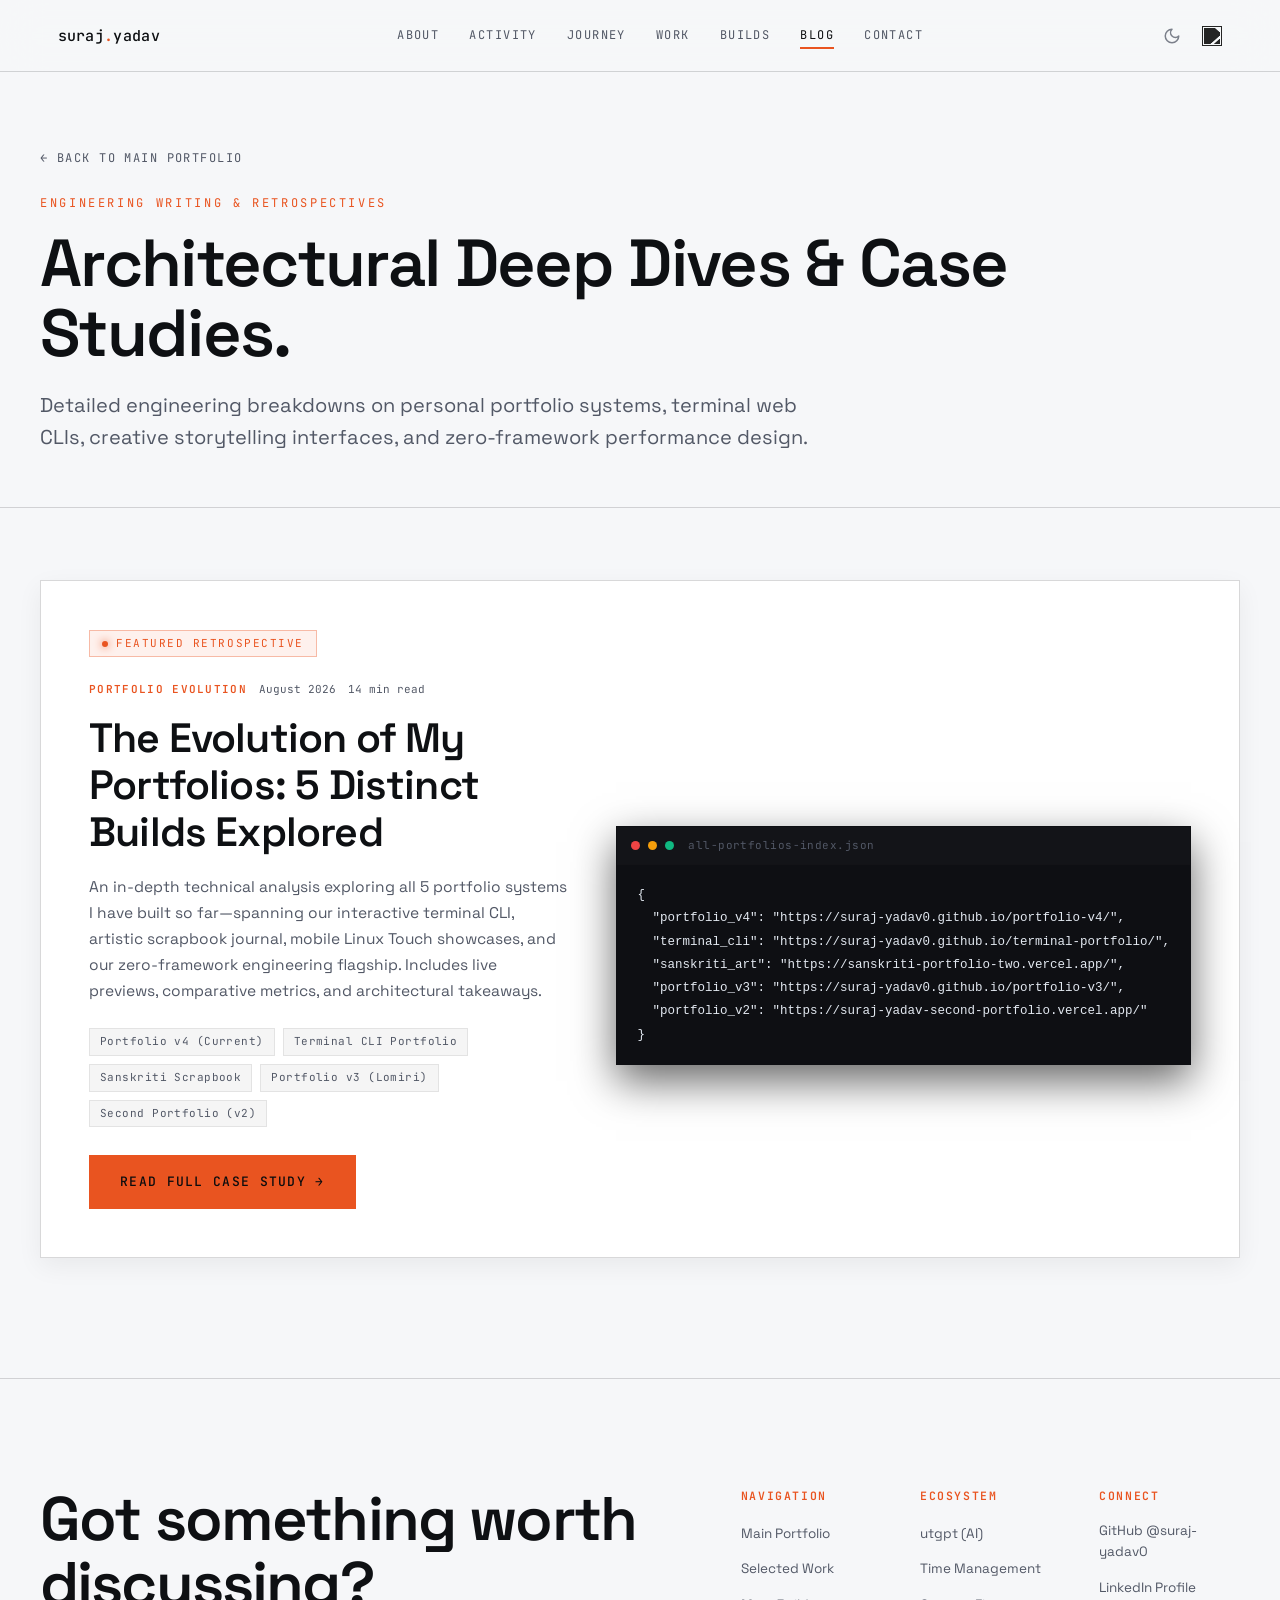
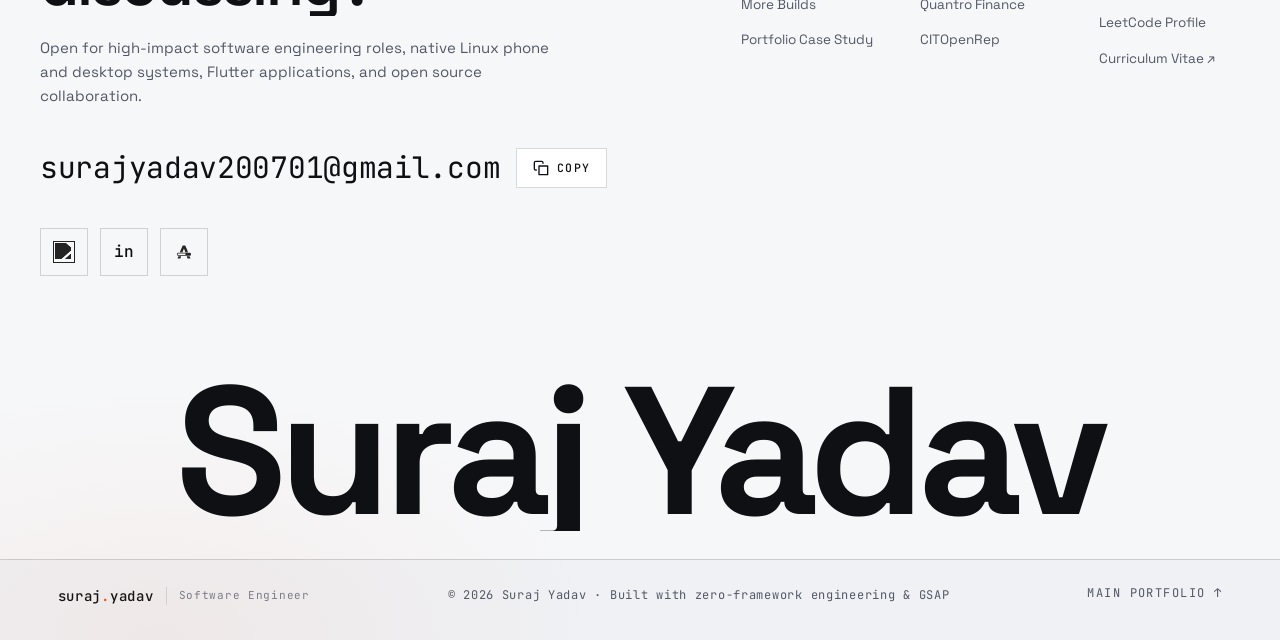
==== blog.html @ f17b277f "feat(footer): add monumental name typography, sitemap navigation grid, and GSAP scroll reveal" ====
<!DOCTYPE html>
<html lang="en">
<head>
  <meta charset="UTF-8">
  <meta name="viewport" content="width=device-width, initial-scale=1.0">
  <title>Engineering Blog · Suraj Yadav | Software Engineer</title>
  <meta name="description" content="Technical writing, case studies, and portfolio retrospectives by Suraj Yadav.">
  <link rel="canonical" href="https://suraj-yadav0.github.io/blog.html">

  <!-- Open Graph -->
  <meta property="og:type" content="website">
  <meta property="og:url" content="https://suraj-yadav0.github.io/blog.html">
  <meta property="og:site_name" content="Suraj Yadav · Engineering Blog">
  <meta property="og:title" content="Engineering Blog · Suraj Yadav">
  <meta property="og:description" content="Technical breakdowns on personal portfolio systems, Linux desktop tooling, and on-device software.">
  <meta property="og:image" content="https://avatars.githubusercontent.com/u/90672206?v=4&s=512">

  <!-- Favicon & PWA Manifest -->
  <link rel="icon" href="data:image/svg+xml,%3Csvg xmlns='http://www.w3.org/2000/svg' viewBox='0 0 64 64'%3E%3Crect width='64' height='64' rx='14' fill='%23E95420'/%3E%3Ctext x='32' y='43' font-family='ui-monospace,monospace' font-size='27' font-weight='700' text-anchor='middle' fill='%230B0C0E'%3ESY%3C/text%3E%3C/svg%3E">
  <link rel="manifest" href="site.webmanifest">
  <meta name="theme-color" content="#0B0C0E" media="(prefers-color-scheme: dark)">
  <meta name="theme-color" content="#F6F7F9" media="(prefers-color-scheme: light)">

  <link rel="preconnect" href="https://fonts.googleapis.com">
  <link rel="preconnect" href="https://fonts.gstatic.com" crossorigin>
  <link href="https://fonts.googleapis.com/css2?family=JetBrains+Mono:wght@400;500;600;700&family=Space+Grotesk:wght@400;500;600;700&display=swap" rel="stylesheet">
  <link rel="stylesheet" href="css/style.css">

  <script>
    (function () {
      var saved = localStorage.getItem("theme");
      var theme = saved || (window.matchMedia("(prefers-color-scheme: light)").matches ? "light" : "dark");
      document.documentElement.setAttribute("data-theme", theme);
    })();
  </script>
</head>
<body class="blog-body">
  <div class="scroll-progress" aria-hidden="true"><span></span></div>
  <div class="cursor-glow" aria-hidden="true"></div>

  <!-- SITE NAV -->
  <header class="nav">
    <a class="nav-logo" href="index.html" aria-label="Back to home">suraj<span aria-hidden="true">.</span>yadav</a>
    <nav class="nav-links" aria-label="Primary">
      <a href="index.html#about">About</a>
      <a href="index.html#activity">Activity</a>
      <a href="index.html#journey">Journey</a>
      <a href="index.html#work">Work</a>
      <a href="index.html#builds">Builds</a>
      <a class="active" href="blog.html">Blog</a>
      <a href="index.html#contact">Contact</a>
    </nav>
    <div class="nav-actions">
      <button class="theme-toggle" type="button" aria-label="Toggle light or dark theme" title="Toggle theme">
        <svg class="theme-icon sun-icon" width="18" height="18" viewBox="0 0 24 24" fill="none" stroke="currentColor" stroke-width="2" stroke-linecap="round" stroke-linejoin="round" aria-hidden="true">
          <circle cx="12" cy="12" r="4"></circle>
          <path d="M12 2v2M12 20v2M4.93 4.93l1.41 1.41M17.66 17.66l1.41 1.41M2 12h2M20 12h2M6.34 17.66l-1.41 1.41M19.07 4.93l-1.41 1.41"></path>
        </svg>
        <svg class="theme-icon moon-icon" width="18" height="18" viewBox="0 0 24 24" fill="none" stroke="currentColor" stroke-width="2" stroke-linecap="round" stroke-linejoin="round" aria-hidden="true">
          <path d="M12 3a6 6 0 0 0 9 9 9 9 0 1 1-9-9Z"></path>
        </svg>
      </button>
      <a class="nav-icon" href="https://github.com/suraj-yadav0" target="_blank" rel="noopener" aria-label="GitHub profile">
        <img class="icon-adaptive" src="https://cdn.simpleicons.org/github/E8E9EB" width="20" height="20" alt="" loading="lazy">
      </a>
    </div>
  </header>

  <main id="main">
    <section class="blog-hero">
      <div class="shell">
        <div class="blog-back-wrap">
          <a class="back-link" href="index.html">← Back to Main Portfolio</a>
        </div>
        <p class="eyebrow">Engineering Writing &amp; Retrospectives</p>
        <h1 class="blog-hero-title">Architectural Deep Dives &amp; Case Studies.</h1>
        <p class="blog-hero-sub">Detailed engineering breakdowns on personal portfolio systems, terminal web CLIs, creative storytelling interfaces, and zero-framework performance design.</p>
      </div>
    </section>

    <!-- FEATURED ARTICLE SECTION -->
    <section class="blog-posts-section">
      <div class="shell">

        <!-- SINGLE COMPREHENSIVE SPOTLIGHT ARTICLE -->
        <article class="featured-post-card" data-category="portfolios">
          <div class="featured-post-badge">
            <span class="pulse-dot"></span> FEATURED RETROSPECTIVE
          </div>
          <div class="featured-post-grid">
            <div class="featured-post-body">
              <div class="post-meta-row">
                <span class="post-tag">Portfolio Evolution</span>
                <span class="post-date">August 2026</span>
                <span class="post-readtime">14 min read</span>
              </div>
              <h2 class="featured-post-title">
                <a href="blog/evolution-of-my-portfolios.html">The Evolution of My Portfolios: 5 Distinct Builds Explored</a>
              </h2>
              <p class="featured-post-desc">An in-depth technical analysis exploring all 5 portfolio systems I have built so far—spanning our interactive terminal CLI, artistic scrapbook journal, mobile Linux Touch showcases, and our zero-framework engineering flagship. Includes live previews, comparative metrics, and architectural takeaways.</p>
              
              <div class="featured-post-takeaways">
                <span class="takeaway-pill">Portfolio v4 (Current)</span>
                <span class="takeaway-pill">Terminal CLI Portfolio</span>
                <span class="takeaway-pill">Sanskriti Scrapbook</span>
                <span class="takeaway-pill">Portfolio v3 (Lomiri)</span>
                <span class="takeaway-pill">Second Portfolio (v2)</span>
              </div>
              
              <div class="featured-post-action">
                <a class="btn btn-solid magnetic" href="blog/evolution-of-my-portfolios.html">Read Full Case Study →</a>
              </div>
            </div>

            <div class="featured-post-preview">
              <div class="code-preview-box">
                <div class="code-preview-head">
                  <span class="dot red"></span><span class="dot yellow"></span><span class="dot green"></span>
                  <span class="code-title">all-portfolios-index.json</span>
                </div>
                <pre class="code-block"><code>{
  "portfolio_v4": "https://suraj-yadav0.github.io/portfolio-v4/",
  "terminal_cli": "https://suraj-yadav0.github.io/terminal-portfolio/",
  "sanskriti_art": "https://sanskriti-portfolio-two.vercel.app/",
  "portfolio_v3": "https://suraj-yadav0.github.io/portfolio-v3/",
  "portfolio_v2": "https://suraj-yadav-second-portfolio.vercel.app/"
}</code></pre>
              </div>
            </div>
          </div>
        </article>

      </div>
    </section>

    <!-- FOOTER -->
    <footer class="contact" id="contact">
      <div class="shell">
        <div class="footer-top-grid">
          <div class="footer-contact-block">
            <h2 class="contact-title"><span class="line"><span class="line-inner">Got something worth</span></span><span class="line"><span class="line-inner">discussing?</span></span></h2>
            <p class="footer-desc">Open for high-impact software engineering roles, native Linux phone and desktop systems, Flutter applications, and open source collaboration.</p>
            <div class="email-row">
              <a class="email-link" href="mailto:surajyadav200701@gmail.com" title="Send email to surajyadav200701@gmail.com">surajyadav200701@gmail.com</a>
              <button class="copy-email-btn magnetic" type="button" aria-label="Copy email address to clipboard" data-copy="surajyadav200701@gmail.com" title="Copy email address">
                <svg class="copy-icon icon-copy" width="16" height="16" viewBox="0 0 24 24" fill="none" stroke="currentColor" stroke-width="2" stroke-linecap="round" stroke-linejoin="round" aria-hidden="true">
                  <rect x="9" y="9" width="13" height="13" rx="0" ry="0"></rect>
                  <path d="M5 15H4a2 2 0 0 1-2-2V4a2 2 0 0 1 2-2h9a2 2 0 0 1 2 2v1"></path>
                </svg>
                <svg class="copy-icon icon-check" width="16" height="16" viewBox="0 0 24 24" fill="none" stroke="currentColor" stroke-width="2.5" stroke-linecap="round" stroke-linejoin="round" aria-hidden="true">
                  <polyline points="20 6 9 17 4 12"></polyline>
                </svg>
                <span class="copy-btn-text">Copy</span>
              </button>
            </div>
            <ul class="social-row">
              <li><a href="https://github.com/suraj-yadav0" target="_blank" rel="noopener" aria-label="GitHub"><img src="https://cdn.simpleicons.org/github/E8E9EB" width="22" height="22" alt="" loading="lazy"></a></li>
              <li><a href="https://www.linkedin.com/in/suraj-yadav-a63b3b220" target="_blank" rel="noopener" aria-label="LinkedIn"><span class="social-txt">in</span></a></li>
              <li><a href="https://open-store.io/app/utgpt.surajyadav" target="_blank" rel="noopener" aria-label="OpenStore"><img src="assets/icons/openstore.svg" width="22" height="22" alt="" loading="lazy"></a></li>
            </ul>
          </div>

          <div class="footer-nav-grid">
            <div class="footer-nav-col">
              <span class="footer-col-title">Navigation</span>
              <ul>
                <li><a href="index.html">Main Portfolio</a></li>
                <li><a href="index.html#work">Selected Work</a></li>
                <li><a href="index.html#builds">More Builds</a></li>
                <li><a href="blog/evolution-of-my-portfolios.html">Portfolio Case Study</a></li>
              </ul>
            </div>
            <div class="footer-nav-col">
              <span class="footer-col-title">Ecosystem</span>
              <ul>
                <li><a href="https://open-store.io/app/utgpt.surajyadav" target="_blank" rel="noopener">utgpt (AI)</a></li>
                <li><a href="https://open-store.io/app/ubtms" target="_blank" rel="noopener">Time Management</a></li>
                <li><a href="https://money-manager-eight-nu.vercel.app" target="_blank" rel="noopener">Quantro Finance</a></li>
                <li><a href="https://github.com/CITOpenRep/timemanagement" target="_blank" rel="noopener">CITOpenRep</a></li>
              </ul>
            </div>
            <div class="footer-nav-col">
              <span class="footer-col-title">Connect</span>
              <ul>
                <li><a href="https://github.com/suraj-yadav0" target="_blank" rel="noopener">GitHub @suraj-yadav0</a></li>
                <li><a href="https://www.linkedin.com/in/suraj-yadav-a63b3b220" target="_blank" rel="noopener">LinkedIn Profile</a></li>
                <li><a href="https://www.leetcode.com/suraj_yadav07" target="_blank" rel="noopener">LeetCode Profile</a></li>
                <li><a href="https://suraj-yadav0.github.io/SurajYadav-sCV/cv.pdf" target="_blank" rel="noopener">Curriculum Vitae ↗</a></li>
              </ul>
            </div>
          </div>
        </div>

        <!-- Big Architectural Name Display -->
        <div class="footer-big-name-wrap" aria-label="Suraj Yadav">
          <p class="footer-big-name">Suraj Yadav</p>
        </div>
      </div>

      <div class="foot-bottom">
        <div class="foot-row">
          <div class="foot-brand">
            <a class="foot-logo" href="index.html" aria-label="Back to main portfolio">suraj<span class="accent-dot">.</span>yadav</a>
            <span class="foot-role">Software Engineer</span>
          </div>
          <div class="foot-copy">
            <p>© 2026 Suraj Yadav · Built with zero-framework engineering &amp; GSAP</p>
          </div>
          <a class="to-top" href="index.html">Main Portfolio ↑</a>
        </div>
      </div>
    </footer>
  </main>

  <div class="toast" id="toast" role="status" aria-live="polite" aria-hidden="true">
    <span class="toast-icon">✓</span>
    <span class="toast-msg">Copied to clipboard</span>
  </div>

  <script src="https://cdn.jsdelivr.net/npm/gsap@3.12.5/dist/gsap.min.js" defer></script>
  <script src="https://cdn.jsdelivr.net/npm/gsap@3.12.5/dist/ScrollTrigger.min.js" defer></script>
  <script src="https://cdn.jsdelivr.net/npm/lenis@1.1.18/dist/lenis.min.js" defer></script>
  <script src="js/main.js" defer></script>
</body>
</html>
---- css/style.css ----
/* ============================================================
   Suraj Yadav · Portfolio v4
   Dark engineering system · Space Grotesk + JetBrains Mono
   Accent: Ubuntu orange #E95420 (locked, single accent)
   Shape rule: radius 0 everywhere; circles only on images
   ============================================================ */

:root {
  --bg: #0B0C0E;
  --bg-2: #131417;
  --bg-3: #18191D;
  --line: rgba(232, 233, 235, 0.1);
  --line-strong: rgba(232, 233, 235, 0.22);
  --text: #F2F3F5;
  --text-2: #B2B7BF;
  --accent: #E95420;
  --accent-soft: rgba(233, 84, 32, 0.14);
  --accent-line: rgba(233, 84, 32, 0.4);
  --nav-bg: rgba(11, 12, 14, 0.82);
  --foot-bg: rgba(11, 12, 14, 0.4);
  --card-media-bg: #0E0F12;
  --hero-grid-line: rgba(232, 233, 235, 0.045);
  --hero-glow: rgba(233, 84, 32, 0.07);
  --card-shadow: 0 -28px 64px rgba(0, 0, 0, 0.75), 0 1px 0 rgba(232, 233, 235, 0.1);
  --pan-shadow: 0 12px 36px rgba(0, 0, 0, 0.4);
  --chip-bg: rgba(255, 255, 255, 0.04);
  --chip-text: #E2E4E8;
  --card-desc-color: #CBD0D6;
  --cursor-glow-bg: radial-gradient(circle, rgba(233, 84, 32, 0.12) 0%, rgba(233, 84, 32, 0.03) 45%, transparent 70%);
  --heat-l0: #17181D;
  --heat-l1: #52200F;
  --heat-l2: #8C2E0C;
  --heat-l3: #C64113;
  --heat-l4: #E95420;
  --font-d: "Space Grotesk", system-ui, -apple-system, sans-serif;
  --font-m: "JetBrains Mono", ui-monospace, SFMono-Regular, Menlo, monospace;
  --nav-h: 72px;
  --ease-out: cubic-bezier(0.16, 1, 0.3, 1);
}

[data-theme="light"] {
  --bg: #F6F7F9;
  --bg-2: #FFFFFF;
  --bg-3: #ECEEF2;
  --line: rgba(15, 17, 20, 0.08);
  --line-strong: rgba(15, 17, 20, 0.16);
  --text: #0E1013;
  --text-2: #525866;
  --accent: #E95420;
  --accent-soft: rgba(233, 84, 32, 0.08);
  --accent-line: rgba(233, 84, 32, 0.35);
  --nav-bg: rgba(246, 247, 249, 0.88);
  --foot-bg: rgba(236, 238, 242, 0.6);
  --card-media-bg: #E8EBEF;
  --hero-grid-line: rgba(15, 17, 20, 0.05);
  --hero-glow: rgba(233, 84, 32, 0.06);
  --card-shadow: 0 16px 40px rgba(0, 0, 0, 0.08), 0 1px 2px rgba(0, 0, 0, 0.04);
  --pan-shadow: 0 8px 24px rgba(0, 0, 0, 0.06);
  --chip-bg: rgba(15, 17, 20, 0.04);
  --chip-text: #2C3038;
  --card-desc-color: #525866;
  --cursor-glow-bg: radial-gradient(circle, rgba(233, 84, 32, 0.14) 0%, rgba(233, 84, 32, 0.03) 50%, transparent 70%);
  --heat-l0: #EBEDF0;
  --heat-l1: #FFD4C2;
  --heat-l2: #FFA583;
  --heat-l3: #F66D39;
  --heat-l4: #E95420;
}

*, *::before, *::after { box-sizing: border-box; margin: 0; padding: 0; }

html { scroll-behavior: smooth; }

body {
  background: var(--bg);
  color: var(--text);
  font-family: var(--font-d);
  font-size: 16px;
  line-height: 1.6;
  -webkit-font-smoothing: antialiased;
  overflow-x: hidden;
  min-height: 100dvh;
  transition: background-color 0.3s ease, color 0.3s ease;
}

img { display: block; max-width: 100%; }
ul, ol { list-style: none; }
a { color: inherit; text-decoration: none; }
button { font: inherit; color: inherit; background: none; border: 0; cursor: pointer; }

::selection { background: var(--accent); color: #0B0C0E; }

:focus-visible { outline: 2px solid var(--accent); outline-offset: 3px; }

section[id], footer[id] { scroll-margin-top: calc(var(--nav-h) + 24px); }

::-webkit-scrollbar { width: 10px; }
::-webkit-scrollbar-track { background: var(--bg); }
::-webkit-scrollbar-thumb { background: #26282E; border: 2px solid var(--bg); }

/* ---------- Utilities ---------- */

.shell { width: min(1200px, calc(100% - 48px)); margin-inline: auto; }
.shell-wide { width: min(1360px, calc(100% - 48px)); margin-inline: auto; }

.skip-link {
  position: fixed; top: -48px; left: 16px; z-index: 200;
  background: var(--accent); color: #0B0C0E;
  padding: 10px 18px; font-weight: 600; font-size: 14px;
  transition: top 0.25s var(--ease-out);
}
.skip-link:focus { top: 12px; }

/* ---------- Fixed layers ---------- */

.noise {
  position: fixed; inset: 0; z-index: 90; pointer-events: none; opacity: 0.05;
  background-image: url("data:image/svg+xml,%3Csvg xmlns='http://www.w3.org/2000/svg' width='160' height='160'%3E%3Cfilter id='n'%3E%3CfeTurbulence type='fractalNoise' baseFrequency='0.9' numOctaves='2' stitchTiles='stitch'/%3E%3C/filter%3E%3Crect width='100%25' height='100%25' filter='url(%23n)'/%3E%3C/svg%3E");
}

.scroll-progress { position: fixed; top: 0; left: 0; right: 0; height: 2px; z-index: 80; }
.scroll-progress span {
  display: block; height: 100%; width: 100%;
  background: var(--accent);
  transform-origin: left center;
  transform: scaleX(0);
}

/* ---------- Persistent Ambient Pointer Highlighter ---------- */

.cursor-glow {
  position: fixed;
  top: 0; left: 0;
  width: 260px; height: 260px;
  margin-top: -130px; margin-left: -130px;
  border-radius: 50%;
  pointer-events: none;
  background: var(--cursor-glow-bg);
  z-index: 45;
  opacity: 0;
  will-change: transform, opacity;
  transition: opacity 0.4s ease;
  mix-blend-mode: screen;
}
.cursor-glow.active { opacity: 1; }
.cursor-glow.hidden,
body:has(.heatmap-card:hover) .cursor-glow {
  opacity: 0 !important;
}

.loader {
  position: fixed; inset: 0; z-index: 100;
  display: grid; place-content: center; justify-items: center; gap: 20px;
  background: var(--bg);
}
html:not(.js) .loader { display: none; }
.loader-mark {
  font-family: var(--font-m); font-size: 15px; font-weight: 500;
  letter-spacing: 0.5em; text-indent: 0.5em; color: var(--text-2);
}
.loader-bar { width: 132px; height: 1px; background: var(--line-strong); overflow: hidden; }
.loader-bar span { display: block; height: 100%; width: 100%; background: var(--accent); transform-origin: left center; transform: scaleX(0); animation: loaderfill 1.6s var(--ease-out) forwards; }
@keyframes loaderfill { to { transform: scaleX(1); } }

html.lenis, html.lenis body { height: auto; }
.lenis.lenis-smooth { scroll-behavior: auto !important; }
.lenis.lenis-smooth [data-lenis-prevent] { overscroll-behavior: contain; }
.lenis.lenis-stopped { overflow: hidden; }

/* ---------- Nav ---------- */

.nav {
  position: fixed; top: 0; left: 0; right: 0; z-index: 60;
  width: 100%;
  max-width: 100vw;
  height: var(--nav-h);
  display: flex; align-items: center; justify-content: space-between; gap: 24px;
  padding-inline: clamp(16px, 4.5vw, 64px);
  background: var(--nav-bg);
  -webkit-backdrop-filter: blur(20px) saturate(140%);
  backdrop-filter: blur(20px) saturate(140%);
  border-bottom: 1px solid var(--line-strong);
  box-sizing: border-box;
  overflow: hidden;
  transition: transform 0.3s ease, background 0.3s ease, border-color 0.3s ease;
}
.nav-logo {
  font-family: var(--font-m); font-size: 15px; font-weight: 500;
  letter-spacing: 0.02em; white-space: nowrap;
  flex-shrink: 0;
}
.nav-logo span { color: var(--accent); }
.nav-links { display: flex; align-items: center; gap: clamp(16px, 2.4vw, 30px); }
.nav-links a {
  position: relative;
  font-family: var(--font-m); font-size: 12px; text-transform: uppercase;
  letter-spacing: 0.12em; color: var(--text-2);
  transition: color 0.25s ease;
  padding-block: 4px;
}
.nav-links a:hover, .nav-links a.active { color: var(--text); }
.nav-links a::after {
  content: ""; position: absolute; bottom: 0; left: 0; right: 0; height: 2px;
  background: var(--accent); transform: scaleX(0); transform-origin: left center;
  transition: transform 0.25s var(--ease-out);
}
.nav-links a.active::after { transform: scaleX(1); }

.nav-actions { display: flex; align-items: center; gap: 18px; }
.theme-toggle {
  display: grid; place-items: center;
  width: 24px; height: 24px;
  padding: 0; margin: 0;
  border: none;
  background: transparent;
  color: var(--text-2);
  opacity: 0.75;
  cursor: pointer;
  transition: opacity 0.2s ease, color 0.2s ease, transform 0.3s var(--ease-out);
}
.theme-toggle:hover {
  opacity: 1;
  color: var(--accent);
  transform: rotate(20deg) scale(1.08);
}
.sun-icon { display: block; }
.moon-icon { display: none; }
[data-theme="light"] .sun-icon { display: none; }
[data-theme="light"] .moon-icon { display: block; }

.nav-icon img { opacity: 0.75; transition: opacity 0.2s ease; }
.nav-icon:hover img { opacity: 1; }

/* ---------- Hero ---------- */

.hero { position: relative; min-height: 100dvh; display: flex; align-items: stretch; overflow: hidden; }
.hero-bg { position: absolute; inset: 0; will-change: transform; }
.hero-bg::before {
  content: ""; position: absolute; inset: 0;
  background-image:
    linear-gradient(var(--hero-grid-line) 1px, transparent 1px),
    linear-gradient(90deg, var(--hero-grid-line) 1px, transparent 1px);
  background-size: 72px 72px;
  -webkit-mask-image: radial-gradient(ellipse 95% 85% at 50% 38%, black 25%, transparent 78%);
  mask-image: radial-gradient(ellipse 95% 85% at 50% 38%, black 25%, transparent 78%);
}
.hero-bg::after {
  content: ""; position: absolute; inset: 0;
  background: radial-gradient(ellipse 55% 45% at 78% 8%, var(--hero-glow), transparent 70%);
}
.hero-inner {
  position: relative; z-index: 1;
  display: flex; flex-direction: column; justify-content: center;
  padding-top: calc(var(--nav-h) + 60px);
  padding-bottom: 72px;
  max-width: 100%;
}
.hero-status {
  display: flex;
  flex-wrap: wrap;
  align-items: center;
  gap: 8px 12px;
  font-family: var(--font-m);
  font-size: 11.5px;
  text-transform: uppercase;
  letter-spacing: 0.08em;
  color: var(--text-2);
  margin-bottom: 32px;
  max-width: 100%;
}
.hero-avatar { width: 24px; height: 24px; object-fit: cover; border: 1px solid var(--line-strong); flex-shrink: 0; }
.hero-status span { max-width: 100%; line-height: 1.4; word-break: break-word; }
.hero-title {
  font-size: clamp(2.4rem, 6.5vw, 6.25rem);
  font-weight: 600;
  line-height: 1.04;
  letter-spacing: -0.03em;
  word-break: break-word;
  overflow-wrap: break-word;
  max-width: 100%;
}
.hero-title .line { display: block; overflow: hidden; max-width: 100%; }
.hero-title .line-inner { display: inline-block; will-change: transform; max-width: 100%; }
.hero-title .line:nth-child(2) { padding-left: clamp(0px, 4vw, 72px); }
.hero-sub {
  margin-top: 32px; max-width: 46ch;
  font-size: clamp(1rem, 1.35vw, 1.125rem);
  line-height: 1.7; color: var(--text-2);
  word-break: break-word;
}
.hero-ctas { margin-top: 44px; display: flex; flex-wrap: wrap; gap: 16px; max-width: 100%; }

.btn {
  display: inline-flex; align-items: center; justify-content: center;
  height: 54px; padding: 0 30px; white-space: nowrap; max-width: 100%;
  font-family: var(--font-m); font-size: 13px; font-weight: 500;
  text-transform: uppercase; letter-spacing: 0.1em;
  border: 1px solid transparent;
  transition: background-color 0.25s ease, border-color 0.25s ease, color 0.25s ease;
}
.btn-solid { background: var(--accent); color: #0B0C0E; }
.btn-solid:hover { background: #F26A38; }
.btn-ghost { border-color: var(--line-strong); color: var(--text); }
.btn-ghost:hover { border-color: var(--text-2); background: rgba(232, 233, 235, 0.04); }
.btn:active { transform: translateY(1px); }

/* ---------- Ticker ---------- */

.ticker { border-block: 1px solid var(--line); padding: 18px 0; overflow: hidden; }
.marquee {
  overflow: hidden;
  -webkit-mask-image: linear-gradient(90deg, transparent, black 8%, black 92%, transparent);
  mask-image: linear-gradient(90deg, transparent, black 8%, black 92%, transparent);
}
.marquee-track { display: flex; gap: 56px; width: max-content; padding-right: 56px; }
.marquee-track.marquee-ready { animation: ticker-scroll 34s linear infinite; }
@keyframes ticker-scroll { to { transform: translateX(-50%); } }
.marquee-track li { display: flex; align-items: center; gap: 12px; flex-shrink: 0; }
.marquee-track li span {
  font-family: var(--font-m); font-size: 13px; text-transform: uppercase;
  letter-spacing: 0.12em; color: var(--text-2); white-space: nowrap;
}
.marquee-track li img { opacity: 0.9; }

/* ---------- Section headers ---------- */

section { padding-block: clamp(96px, 13vh, 160px) 0; }
.work, .manifesto, .stats, .activity, .journey, .morebuilds, .writing { padding-bottom: 0; }

.section-head { margin-bottom: 64px; display: grid; gap: 18px; }
.section-head h2 {
  font-size: clamp(2rem, 4.4vw, 3.3rem);
  font-weight: 600; letter-spacing: -0.02em; line-height: 1.08;
}
.eyebrow {
  font-family: var(--font-m); font-size: 12px; text-transform: uppercase;
  letter-spacing: 0.22em; color: var(--accent);
}

/* ---------- Flagship stack cards ---------- */

.stack-wrap { display: block; }
.stack-card {
  position: relative;
  display: grid; grid-template-columns: 1.05fr 1fr; gap: clamp(28px, 4vw, 56px);
  align-items: stretch;
  background: var(--bg-2);
  border: 1px solid var(--line-strong);
  padding: clamp(24px, 3.4vw, 44px);
  margin-bottom: 28px;
  min-height: min(76vh, 720px);
  box-shadow: var(--card-shadow);
  will-change: transform;
  --mouse-x: 50%;
  --mouse-y: 50%;
  transition: background-color 0.3s ease, border-color 0.3s ease, box-shadow 0.3s ease;
}
.stack-card::before, .pan-card::before, .cell::before {
  content: ""; position: absolute; inset: -1px; pointer-events: none;
  background: radial-gradient(450px circle at var(--mouse-x, 50%) var(--mouse-y, 50%), rgba(233, 84, 32, 0.18), transparent 45%);
  opacity: 0; transition: opacity 0.45s ease; z-index: 2;
}
.stack-card:hover::before, .pan-card:hover::before, .cell:hover::before {
  opacity: 1;
}

.card-meta-bar {
  display: flex; align-items: center; justify-content: space-between;
  padding-bottom: 14px; margin-bottom: 18px;
  border-bottom: 1px solid var(--line-strong);
  font-family: var(--font-m); font-size: 11px;
  letter-spacing: 0.16em; color: var(--text-2);
}
.card-idx { font-weight: 500; color: var(--text-2); }
.card-pulse {
  display: inline-flex; align-items: center; gap: 8px;
  font-size: 10.5px; text-transform: uppercase; color: var(--accent);
}
.pulse-dot {
  width: 6px; height: 6px; border-radius: 50%;
  background: var(--accent);
  box-shadow: 0 0 8px var(--accent);
  animation: pulse-glow 2s infinite ease-in-out;
}
@keyframes pulse-glow {
  0%, 100% { transform: scale(1); opacity: 1; }
  50% { transform: scale(1.4); opacity: 0.4; }
}

.card-media { position: relative; overflow: hidden; border: 1px solid var(--line-strong); background: var(--card-media-bg); min-height: 380px; }
.card-media img {
  width: 100%; height: 100%; object-fit: cover;
  filter: none;
  transform: scale(1.001);
  transition: transform 0.8s var(--ease-out);
}
.stack-card:hover .card-media img {
  transform: scale(1.03);
}
.card-body { position: relative; z-index: 3; display: flex; flex-direction: column; justify-content: center; padding-block: 8px; }
.card-tags {
  font-family: var(--font-m); font-size: 11px; text-transform: uppercase;
  letter-spacing: 0.2em; color: var(--accent); margin-bottom: 18px;
}
.card-title {
  font-size: clamp(2.2rem, 3.8vw, 3.4rem);
  font-weight: 600; letter-spacing: -0.02em; line-height: 1.02;
  color: var(--text);
  margin-bottom: 20px;
}
.card-desc { color: var(--card-desc-color); font-size: 15.5px; line-height: 1.7; max-width: 46ch; margin-bottom: 28px; }
.chip-row { display: flex; flex-wrap: wrap; gap: 10px; margin-bottom: 32px; }
.chip-row li {
  font-family: var(--font-m); font-size: 11px; text-transform: uppercase;
  letter-spacing: 0.14em; color: var(--chip-text);
  border: 1px solid var(--line-strong); background: var(--chip-bg); padding: 8px 12px;
}
.card-links { display: flex; flex-wrap: wrap; gap: 20px; align-items: center; }
.card-link {
  display: inline-flex; align-items: center; gap: 8px; width: fit-content;
  font-size: 14.5px; font-weight: 500; color: var(--text);
  border-bottom: 1px solid var(--line-strong); padding-bottom: 6px;
  transition: color 0.25s ease, border-color 0.25s ease, transform 0.25s var(--ease-out);
}
.card-link:hover { color: var(--accent); border-color: var(--accent); transform: translateX(3px); }

/* ---------- Universal word scroll scrub illumination ---------- */

.manifesto .shell { display: block; }
.scrub-text {
  font-size: clamp(1.65rem, 3.4vw, 2.85rem);
  font-weight: 500; line-height: 1.32; letter-spacing: -0.02em;
  max-width: 900px;
  cursor: default;
}

.w-group {
  display: inline;
}

.w {
  display: inline-block;
  will-change: opacity;
  transition: color 0.25s ease, text-shadow 0.25s ease;
}
.w:hover {
  color: #FFFFFF !important;
  text-shadow: 0 0 14px rgba(233, 84, 32, 0.45);
}

[data-theme="light"] .w:hover {
  color: #0E1013 !important;
  text-shadow: 0 0 10px rgba(233, 84, 32, 0.3);
}

.hero-title .line-inner,
.section-head h2,
.card-title,
.contact-title,
.contact-title .line-inner {
  transition: text-shadow 0.3s ease, color 0.3s ease;
  cursor: default;
}
.hero-title .line-inner:hover,
.section-head h2:hover,
.contact-title .line-inner:hover {
  text-shadow: 0 0 16px rgba(233, 84, 32, 0.25);
}

/* ---------- Stats bento ---------- */

.stats-grid {
  display: grid; grid-template-columns: repeat(12, 1fr);
  gap: 20px; grid-auto-flow: dense;
}
.cell {
  position: relative;
  display: flex; flex-direction: column; justify-content: space-between; gap: 20px;
  border: 1px solid var(--line);
  padding: clamp(24px, 2.6vw, 36px); min-height: 210px;
  transition: border-color 0.3s ease, transform 0.3s var(--ease-out);
}
.cell:hover { border-color: var(--line-strong); }
.cell-top-row {
  display: flex; align-items: center; justify-content: space-between; gap: 12px;
}
.cell-top-row .cell-kicker { margin-bottom: 0; }
.live-pill {
  display: inline-flex; align-items: center; gap: 6px;
  font-family: var(--font-m); font-size: 10px; text-transform: uppercase;
  letter-spacing: 0.14em; color: var(--accent);
  border: 1px solid var(--accent-line); background: var(--accent-soft);
  padding: 3px 8px; white-space: nowrap;
}
.cell-stats-sub {
  display: flex; flex-wrap: wrap; align-items: center; gap: 8px; margin-top: 4px;
}
.sub-badge {
  display: inline-flex; align-items: center; gap: 6px;
  font-family: var(--font-m); font-size: 11px; letter-spacing: 0.06em;
  color: var(--text-2); background: var(--chip-bg);
  border: 1px solid var(--line); padding: 4px 10px;
}
.sub-badge strong { color: var(--text); font-weight: 500; }
.sub-badge img { opacity: 0.85; }
.span6 { grid-column: span 6; }
.span4 { grid-column: span 4; }
.span3 { grid-column: span 3; }
.cell-num { background: transparent; }
.cell-mid { background: var(--bg-2); }
.numeral {
  font-family: var(--font-m); font-weight: 500;
  font-size: clamp(2.6rem, 4.4vw, 4rem); letter-spacing: -0.02em;
  color: var(--accent); line-height: 1;
}
.cell-label { color: var(--text-2); font-size: 14.5px; line-height: 1.65; max-width: 44ch; }
.cell-kicker {
  font-family: var(--font-m); font-size: 11px; text-transform: uppercase;
  letter-spacing: 0.2em; color: var(--text-2); margin-bottom: 14px;
}
.cell-big { font-size: clamp(1.45rem, 2.1vw, 1.9rem); font-weight: 600; letter-spacing: -0.01em; }
.cell-accent {
  background: linear-gradient(150deg, rgba(233, 84, 32, 0.2), rgba(233, 84, 32, 0.05));
  border-color: var(--accent-line);
}
.cell-img { position: relative; overflow: hidden; padding: 0; min-height: 240px; }
.cell-img img {
  position: absolute; inset: 0; width: 100%; height: 100%; object-fit: cover;
  filter: grayscale(0.85) contrast(1.05) brightness(0.62);
  transition: filter 0.5s ease, transform 0.5s ease;
}
.cell-img:hover img {
  filter: grayscale(0.4) contrast(1.08) brightness(0.75);
  transform: scale(1.04);
}

/* ---------- GitHub Activity & Achievements ---------- */

.activity { padding-bottom: 0; }

.heatmap-card {
  position: relative;
  background: var(--bg-2);
  border: 1px solid var(--line-strong);
  padding: clamp(20px, 3vw, 36px);
  margin-bottom: 44px;
  box-shadow: var(--pan-shadow);
  overflow: hidden;
  max-width: 100%;
  transition: background-color 0.3s ease, border-color 0.3s ease, box-shadow 0.3s ease;
}

.heatmap-head {
  display: flex; flex-wrap: wrap; align-items: center; justify-content: space-between;
  gap: 16px; padding-bottom: 18px; margin-bottom: 18px;
  border-bottom: 1px solid var(--line-strong);
}
.heatmap-title {
  font-family: var(--font-m); font-size: 13px; font-weight: 600;
  text-transform: uppercase; letter-spacing: 0.14em; color: var(--text);
}
.heatmap-sub {
  font-family: var(--font-m); font-size: 12px; color: var(--text-2); margin-left: 8px;
}
.heatmap-meta { display: flex; align-items: center; gap: 16px; flex-wrap: wrap; }

.heatmap-alltime-pill {
  display: inline-flex; align-items: center; gap: 8px;
  font-family: var(--font-m); font-size: 11px; text-transform: uppercase;
  letter-spacing: 0.12em; color: var(--accent);
  background: var(--accent-soft); border: 1px solid var(--accent-line);
  padding: 5px 12px;
}
.heatmap-alltime-pill strong { color: var(--text); font-weight: 700; }

.heatmap-profile-link {
  display: inline-flex; align-items: center; gap: 6px;
  font-family: var(--font-m); font-size: 12px; text-transform: uppercase;
  letter-spacing: 0.1em; color: var(--text);
  border-bottom: 1px solid var(--line-strong); padding-bottom: 3px;
  transition: color 0.2s ease, border-color 0.2s ease;
}
.heatmap-profile-link:hover { color: var(--accent); border-color: var(--accent); }

/* Year switcher tabs */
.heatmap-years-bar {
  display: flex; flex-wrap: wrap; gap: 8px;
  margin-bottom: 18px;
}
.year-tab {
  font-family: var(--font-m); font-size: 11.5px;
  letter-spacing: 0.08em; text-transform: uppercase;
  padding: 6px 14px;
  background: var(--bg); border: 1px solid var(--line);
  color: var(--text-2); cursor: pointer;
  transition: background-color 0.2s ease, border-color 0.2s ease, color 0.2s ease;
}
.year-tab:hover {
  border-color: var(--line-strong); color: var(--text);
}
.year-tab.active {
  background: var(--accent-soft); border-color: var(--accent);
  color: var(--accent); font-weight: 600;
}

.heatmap-scroll-wrap {
  position: relative;
  width: 100%;
  overflow-x: auto;
  -webkit-overflow-scrolling: touch;
  padding-block: 8px 14px;
}
.heatmap-scroll-wrap::-webkit-scrollbar { height: 6px; }
.heatmap-scroll-wrap::-webkit-scrollbar-track { background: var(--bg); }
.heatmap-scroll-wrap::-webkit-scrollbar-thumb { background: var(--line-strong); }

.heatmap-inner {
  min-width: 820px;
  display: flex;
  justify-content: center;
  align-items: center;
}
.heatmap-svg {
  width: 100%;
  max-width: 860px;
  height: auto;
  display: block;
  overflow: visible;
}
.heat-square {
  cursor: pointer;
  shape-rendering: geometricPrecision;
  transition: stroke 0.15s ease, filter 0.15s ease;
}
.heat-square:hover {
  stroke: #FFFFFF;
  stroke-width: 1.5px;
  filter: drop-shadow(0 0 5px var(--accent));
}
[data-theme="light"] .heat-square:hover {
  stroke: #0E1013;
}

.heatmap-month-txt {
  font-family: var(--font-m);
  font-size: 10px;
  fill: var(--text-2);
  letter-spacing: 0.04em;
}
.heatmap-wday-txt {
  font-family: var(--font-m);
  font-size: 9px;
  fill: var(--text-2);
}

/* Floating interactive tooltip */
.heat-tooltip {
  position: absolute;
  pointer-events: none;
  z-index: 60;
  opacity: 0;
  visibility: hidden;
  transform: translate(-50%, -100%) translateY(-10px);
  transition: opacity 0.15s ease, transform 0.15s ease, visibility 0.15s ease;
}
.heat-tooltip.show {
  opacity: 1;
  visibility: visible;
  transform: translate(-50%, -100%) translateY(-8px);
}
.heat-tooltip-body {
  background: #0C0D11;
  color: #FFFFFF;
  border: 1px solid var(--accent);
  box-shadow: 0 10px 28px rgba(0, 0, 0, 0.75);
  padding: 7px 12px;
  font-family: var(--font-m);
  font-size: 11.5px;
  letter-spacing: 0.04em;
  white-space: nowrap;
}
.heat-tooltip-body strong {
  color: var(--accent);
  font-weight: 700;
}
[data-theme="light"] .heat-tooltip-body {
  background: #FFFFFF;
  color: #0E1013;
  box-shadow: 0 8px 24px rgba(0, 0, 0, 0.15);
}
.heat-tooltip-arrow {
  position: absolute;
  bottom: -4px; left: 50%;
  transform: translateX(-50%) rotate(45deg);
  width: 8px; height: 8px;
  background: #0C0D11;
  border-right: 1px solid var(--accent);
  border-bottom: 1px solid var(--accent);
}
[data-theme="light"] .heat-tooltip-arrow {
  background: #FFFFFF;
}

.heatmap-footer {
  display: flex; flex-wrap: wrap; align-items: center; justify-content: space-between;
  gap: 16px; margin-top: 18px; padding-top: 16px;
  border-top: 1px solid var(--line);
  font-family: var(--font-m); font-size: 11.5px; color: var(--text-2);
}
.heatmap-period-info { display: flex; align-items: center; gap: 14px; flex-wrap: wrap; }
.heatmap-period-info strong { color: var(--text); font-weight: 600; }
.heatmap-peak-badge {
  font-size: 10.5px; text-transform: uppercase; letter-spacing: 0.1em;
  color: var(--accent); background: var(--accent-soft); border: 1px solid var(--accent-line);
  padding: 2px 8px;
}
.heatmap-legend { display: flex; align-items: center; gap: 5px; }
.legend-txt { font-size: 10.5px; text-transform: uppercase; letter-spacing: 0.08em; margin-inline: 2px; }
.legend-box { width: 11px; height: 11px; border: 1px solid rgba(255, 255, 255, 0.08); }
.legend-box.level-0 { background: var(--heat-l0); }
.legend-box.level-1 { background: var(--heat-l1); }
.legend-box.level-2 { background: var(--heat-l2); }
.legend-box.level-3 { background: var(--heat-l3); }
.legend-box.level-4 { background: var(--heat-l4); }

/* ---------- Trophies Grid ---------- */

.trophies-wrap { margin-top: 40px; }
.trophies-head {
  display: flex; flex-wrap: wrap; align-items: center; justify-content: space-between;
  gap: 12px; margin-bottom: 22px;
}
.trophies-badge {
  font-family: var(--font-m); font-size: 11px; text-transform: uppercase;
  letter-spacing: 0.12em; color: #F59E0B;
  background: rgba(245, 158, 11, 0.1); border: 1px solid rgba(245, 158, 11, 0.3);
  padding: 4px 10px;
}

.trophies-grid {
  display: grid;
  grid-template-columns: repeat(auto-fill, minmax(130px, 1fr));
  gap: 12px;
  align-items: stretch;
}

.trophy-card {
  position: relative;
  display: flex;
  flex-direction: column;
  align-items: center;
  justify-content: space-between;
  background: var(--bg-2);
  border: 1px solid var(--line-strong);
  padding: 16px 8px 14px;
  height: 100%;
  min-height: 180px;
  box-sizing: border-box;
  text-align: center;
  transition: border-color 0.25s ease, box-shadow 0.25s ease, background-color 0.3s ease;
  --mouse-x: 50%;
  --mouse-y: 50%;
}
.trophy-card::before {
  content: ""; position: absolute; inset: -1px; pointer-events: none;
  background: radial-gradient(180px circle at var(--mouse-x, 50%) var(--mouse-y, 50%), rgba(233, 84, 32, 0.15), transparent 45%);
  opacity: 0; transition: opacity 0.4s ease; z-index: 2;
}
.trophy-card:hover::before { opacity: 1; }
.trophy-card:hover {
  border-color: var(--accent);
  box-shadow: 0 8px 24px rgba(0, 0, 0, 0.25);
}

.trophy-tag {
  font-family: var(--font-m); font-size: 9.5px; font-weight: 600;
  text-transform: uppercase; letter-spacing: 0.1em; color: #60A5FA;
  margin-bottom: 6px; width: 100%; white-space: nowrap; overflow: hidden; text-overflow: ellipsis;
}
.trophy-icon-wrap {
  display: flex; align-items: center; justify-content: center;
  height: 60px; width: 100%; margin-block: 4px;
}
.trophy-svg { display: block; max-width: 100%; height: auto; }
.trophy-title {
  font-size: 11px; font-weight: 600; color: var(--text);
  margin-top: 6px; line-height: 1.25;
  min-height: 28px;
  display: flex; align-items: center; justify-content: center;
  text-align: center;
}
.trophy-pts {
  font-family: var(--font-m); font-size: 10px; color: var(--text-2); margin-top: 2px;
}
.trophy-bar {
  width: 78%; height: 2px; background: var(--line-strong);
  margin-top: 8px; overflow: hidden;
}
.trophy-bar span { display: block; height: 100%; }

/* ---------- Journey timeline ---------- */

.journey .tl-rail path { stroke: rgba(232, 233, 235, 0.1); stroke-width: 2; vector-effect: non-scaling-stroke; fill: none; }
.journey .tl { position: relative; padding-left: 52px; }
.tl-rail { position: absolute; left: 8px; top: 4px; bottom: 4px; width: 2px; height: auto; }
.tl-list { display: grid; gap: 76px; }
.tl-item { display: grid; grid-template-columns: 190px 1fr; gap: 32px; }
.tl-when p {
  font-family: var(--font-m); font-size: 12px; text-transform: uppercase;
  letter-spacing: 0.14em; color: var(--text-2); padding-top: 7px;
}
.tl-what h3 { font-size: clamp(1.35rem, 2.3vw, 1.8rem); font-weight: 600; letter-spacing: -0.01em; }
.tl-org { margin-top: 8px; font-size: 14px; font-weight: 500; color: var(--accent); }
.tl-body { margin-top: 16px; color: var(--text-2); font-size: 15.5px; line-height: 1.7; max-width: 62ch; }
.tl-progress { stroke: var(--accent) !important; }

/* ---------- More builds horizontal pan ---------- */

.morebuilds { overflow: hidden; }
.pan-pin { padding-top: clamp(96px, 13vh, 160px); }
.pan-head {
  display: flex; flex-wrap: wrap; align-items: flex-end; justify-content: space-between;
  gap: 24px; margin-bottom: 56px;
}
.pan-head-content h2 {
  font-size: clamp(2rem, 4.4vw, 3.3rem);
  font-weight: 600; letter-spacing: -0.02em;
}
.pan-head-content p { color: var(--text-2); max-width: 46ch; margin-top: 8px; }
.pan-progress-wrap {
  display: flex; align-items: center; gap: 14px;
  font-family: var(--font-m); font-size: 12px; letter-spacing: 0.1em;
  color: var(--text-2);
}
.pan-progress-track {
  width: 140px; height: 2px; background: var(--line-strong);
  overflow: hidden; position: relative;
}
.pan-progress-bar {
  height: 100%; width: 100%; background: var(--accent);
  transform-origin: left center; transform: scaleX(0.09);
  transition: transform 0.1s linear;
}
.pan-track-wrap {
  overflow-x: auto;
  scrollbar-width: none;
  -webkit-overflow-scrolling: touch;
  scroll-snap-type: x mandatory;
}
@media (min-width: 900px) {
  .pan-track-wrap { overflow: visible; scroll-snap-type: none; }
}
.pan-track-wrap::-webkit-scrollbar { display: none; }
.pan-track { display: flex; gap: 24px; width: max-content; padding-inline: 24px; padding-right: 48px; }
@media (min-width: 1248px) {
  .pan-track { padding-inline: max(calc((100vw - 1200px) / 2), 24px); }
}
.pan-card {
  width: clamp(280px, 30vw, 400px); flex-shrink: 0;
  border: 1px solid var(--line-strong); background: var(--bg-2);
  scroll-snap-align: center;
  position: relative;
  box-shadow: var(--pan-shadow);
  will-change: transform;
  --mouse-x: 50%;
  --mouse-y: 50%;
  transition: background-color 0.3s ease, border-color 0.3s ease, box-shadow 0.3s ease;
}
.pan-card figure { overflow: hidden; aspect-ratio: 720 / 520; border-bottom: 1px solid var(--line-strong); background: var(--card-media-bg); }
.pan-card figure img {
  width: 100%; height: 100%; object-fit: cover;
  filter: none;
  transform: scale(1.001);
  transition: transform 0.8s var(--ease-out);
}
.pan-card:hover figure img {
  transform: scale(1.03);
}
.pan-meta { position: relative; z-index: 3; padding: 24px 24px 28px; }
.pan-meta h3 { font-size: 1.25rem; font-weight: 600; color: var(--text); margin-bottom: 8px; }
.pan-meta p { color: var(--card-desc-color); font-size: 14px; line-height: 1.6; }
.pan-links { display: flex; gap: 20px; margin-top: 16px; }
.pan-links a {
  font-family: var(--font-m); font-size: 12px; text-transform: uppercase;
  letter-spacing: 0.12em; color: var(--text);
  border-bottom: 1px solid var(--line-strong); padding-bottom: 4px;
  transition: color 0.2s ease, border-color 0.2s ease, transform 0.2s ease;
}
.pan-links a:hover { color: var(--accent); border-color: var(--accent); transform: translateX(2px); }

/* ---------- Contact footer ---------- */

.contact {
  border-top: 1px solid var(--line-strong);
  padding: clamp(90px, 12vh, 150px) 0 0;
  position: relative;
  overflow: hidden;
}
.contact::before {
  content: ""; position: absolute; inset: 0; pointer-events: none;
  background: radial-gradient(ellipse 50% 42% at 12% 100%, var(--hero-glow), transparent 70%);
}
.contact .shell { position: relative; padding-bottom: 0; }

.footer-top-grid {
  display: grid;
  grid-template-columns: 1.25fr 1fr;
  gap: clamp(36px, 6vw, 80px);
  align-items: start;
  position: relative;
  z-index: 2;
}

.footer-contact-block {
  display: flex;
  flex-direction: column;
}

.contact-title {
  font-size: clamp(2.2rem, 4.8vw, 4.2rem);
  font-weight: 600; line-height: 1.05; letter-spacing: -0.03em;
}
.contact-title .line { display: block; overflow: hidden; }
.contact-title .line-inner { display: inline-block; will-change: transform; }

.footer-desc {
  margin-top: 20px;
  font-size: 15px;
  line-height: 1.6;
  color: var(--text-2);
  max-width: 520px;
}

.email-row {
  display: flex; flex-wrap: wrap; align-items: center; gap: 16px;
  margin-top: 36px;
}
.email-link {
  display: inline-block; margin-top: 0;
  font-family: var(--font-m); font-size: clamp(1.05rem, 2.4vw, 1.85rem); font-weight: 400;
  letter-spacing: -0.01em;
  background-image: linear-gradient(var(--accent), var(--accent));
  background-repeat: no-repeat; background-position: 0 100%; background-size: 0% 2px;
  transition: background-size 0.5s var(--ease-out), color 0.3s ease;
  overflow-wrap: anywhere;
}
.email-link:hover { color: var(--accent); background-size: 100% 2px; }

.copy-email-btn {
  display: inline-flex; align-items: center; gap: 8px;
  height: 40px; padding: 0 16px;
  font-family: var(--font-m); font-size: 11.5px; font-weight: 500;
  text-transform: uppercase; letter-spacing: 0.1em;
  border: 1px solid var(--line-strong); background: var(--bg-2);
  color: var(--text); cursor: pointer; white-space: nowrap;
  transition: background-color 0.25s ease, border-color 0.25s ease, color 0.25s ease, transform 0.25s var(--ease-out);
}
.copy-email-btn:hover {
  border-color: var(--accent); background: var(--accent-soft); color: var(--accent);
}
.copy-email-btn .icon-check { display: none; }
.copy-email-btn.copied {
  border-color: #22c55e; background: rgba(34, 197, 94, 0.12); color: #22c55e;
}
.copy-email-btn.copied .icon-copy { display: none; }
.copy-email-btn.copied .icon-check { display: inline-block; }

.social-row { display: flex; gap: 12px; margin-top: 36px; }
.social-row a {
  display: grid; place-items: center; width: 48px; height: 48px;
  border: 1px solid var(--line-strong);
  transition: background-color 0.25s ease, border-color 0.25s ease;
}
.social-row a:hover { background: var(--accent); border-color: var(--accent); }
.social-row a:hover img { filter: brightness(0) invert(1); }
.social-row a:hover .social-txt { color: #FFFFFF; }
.social-txt {
  font-family: var(--font-m); font-size: 16px; font-weight: 500;
  color: var(--text); line-height: 1;
}

/* Footer Navigation Sitemap */
.footer-nav-grid {
  display: grid;
  grid-template-columns: repeat(3, 1fr);
  gap: clamp(20px, 3vw, 40px);
}
.footer-nav-col {
  display: flex;
  flex-direction: column;
  gap: 14px;
}
.footer-col-title {
  font-family: var(--font-m);
  font-size: 11.5px;
  text-transform: uppercase;
  letter-spacing: 0.14em;
  color: var(--accent);
  font-weight: 600;
}
.footer-nav-col ul {
  display: flex;
  flex-direction: column;
  gap: 10px;
}
.footer-nav-col a {
  font-family: var(--font-d);
  font-size: 13.5px;
  color: var(--text-2);
  transition: color 0.2s ease, transform 0.2s ease;
  display: inline-block;
}
.footer-nav-col a:hover {
  color: var(--text);
  transform: translateX(3px);
}

/* Big Name Architectural Display at Bottom */
.footer-big-name-wrap {
  width: 100%;
  max-width: 100vw;
  overflow: hidden;
  margin-top: clamp(48px, 8vw, 96px);
  margin-bottom: clamp(12px, 2.5vw, 28px);
  padding-inline: clamp(12px, 3.5vw, 48px);
  display: flex;
  justify-content: center;
  align-items: center;
  box-sizing: border-box;
  position: relative;
  user-select: none;
}
.footer-big-name {
  font-family: var(--font-d);
  font-size: clamp(3.4rem, 14.2vw, 16.5rem);
  font-weight: 700;
  line-height: 0.88;
  letter-spacing: -0.04em;
  color: var(--text);
  text-align: center;
  white-space: nowrap;
  margin: 0;
  padding: 0;
  width: 100%;
  display: block;
  cursor: default;
  transition: color 0.3s ease, letter-spacing 0.5s var(--ease-out);
}
.footer-big-name:hover {
  letter-spacing: -0.02em;
}

/* ---------- Toast notification ---------- */

.toast {
  position: fixed; bottom: 32px; right: 32px; z-index: 150;
  display: flex; align-items: center; gap: 12px;
  padding: 14px 20px;
  background: var(--bg-2);
  border: 1px solid var(--accent);
  box-shadow: 0 16px 40px rgba(0, 0, 0, 0.6);
  font-family: var(--font-m); font-size: 12.5px; letter-spacing: 0.04em;
  color: var(--text);
  pointer-events: none;
  opacity: 0; transform: translateY(16px);
  transition: opacity 0.3s var(--ease-out), transform 0.3s var(--ease-out);
}
.toast.show { opacity: 1; transform: translateY(0); pointer-events: auto; }
.toast-icon {
  display: grid; place-items: center;
  width: 20px; height: 20px;
  background: var(--accent); color: #0B0C0E;
  font-weight: 700; font-size: 11px;
}

/* Footer Bottom Bar */
.foot-bottom {
  width: 100%;
  border-top: 1px solid var(--line-strong);
  padding: 24px 0 32px;
  background: var(--foot-bg);
  transition: background-color 0.3s ease, border-color 0.3s ease;
}
.foot-row {
  display: flex;
  flex-wrap: wrap;
  align-items: center;
  justify-content: space-between;
  gap: 16px;
  padding-inline: clamp(24px, 4.5vw, 64px);
  font-family: var(--font-m);
  font-size: 12px;
  letter-spacing: 0.06em;
  color: var(--text-2);
}
.foot-brand {
  display: flex;
  align-items: center;
  gap: 12px;
}
.foot-logo {
  font-family: var(--font-m);
  font-size: 14px;
  font-weight: 500;
  color: var(--text);
}
.foot-logo .accent-dot {
  color: var(--accent);
}
.foot-role {
  font-size: 11px;
  color: var(--text-2);
  opacity: 0.75;
  border-left: 1px solid var(--line-strong);
  padding-left: 12px;
}
.foot-copy {
  display: flex;
  align-items: center;
  gap: 8px;
}
.to-top {
  font-family: var(--font-m);
  font-size: 12px;
  text-transform: uppercase;
  letter-spacing: 0.12em;
  color: var(--text-2);
  border-bottom: 1px solid transparent;
  padding-bottom: 3px;
  transition: color 0.2s ease, border-color 0.2s ease;
}
.to-top:hover {
  color: var(--text);
  border-color: var(--accent);
}

/* ---------- Adaptive Icons & Elements for Light Mode ---------- */

[data-theme="light"] .marquee-track img,
[data-theme="light"] .nav-icon img,
[data-theme="light"] .card-links img,
[data-theme="light"] .sub-badge img,
[data-theme="light"] .social-row img {
  filter: brightness(0);
  opacity: 0.85;
}

[data-theme="light"] .social-row a:hover img {
  filter: brightness(0) invert(1);
  opacity: 1;
}

[data-theme="light"] .toast {
  background: #FFFFFF;
  box-shadow: 0 12px 32px rgba(0, 0, 0, 0.12);
}

[data-theme="light"] .copy-email-btn {
  background: #FFFFFF;
}

[data-theme="light"] .noise {
  opacity: 0.03;
  filter: invert(1);
}

/* ============================================================
   BLOG & EDITORIAL ARTICLES
   ============================================================ */

.blog-hero {
  padding-top: calc(var(--nav-h) + clamp(48px, 8vh, 80px));
  padding-bottom: clamp(40px, 6vh, 64px);
  border-bottom: 1px solid var(--line-strong);
}
.blog-back-wrap { margin-bottom: 24px; }
.back-link {
  font-family: var(--font-m); font-size: 12px; text-transform: uppercase;
  letter-spacing: 0.12em; color: var(--text-2);
  border-bottom: 1px solid transparent; padding-bottom: 2px;
  transition: color 0.2s ease, border-color 0.2s ease;
}
.back-link:hover { color: var(--accent); border-color: var(--accent); }
.blog-hero-title {
  font-size: clamp(2.4rem, 5.2vw, 4.2rem);
  font-weight: 600; line-height: 1.05; letter-spacing: -0.025em;
  margin-block: 16px 20px;
}
.blog-hero-sub {
  font-size: clamp(1rem, 1.8vw, 1.25rem);
  color: var(--card-desc-color); max-width: 780px; line-height: 1.6;
}

/* Filter pills */
.blog-filter-bar {
  display: flex; flex-wrap: wrap; gap: 10px; margin-top: 36px;
}
.filter-pill {
  font-family: var(--font-m); font-size: 11.5px; text-transform: uppercase;
  letter-spacing: 0.08em; padding: 8px 16px;
  background: var(--bg-2); border: 1px solid var(--line);
  color: var(--text-2); cursor: pointer;
  transition: background-color 0.2s ease, border-color 0.2s ease, color 0.2s ease;
}
.filter-pill:hover { border-color: var(--line-strong); color: var(--text); }
.filter-pill.active {
  background: var(--accent-soft); border-color: var(--accent);
  color: var(--accent); font-weight: 600;
}

/* Featured post */
.blog-posts-section { padding-block: clamp(60px, 8vh, 100px); }
.featured-post-card {
  position: relative;
  background: var(--bg-2); border: 1px solid var(--line-strong);
  padding: clamp(28px, 4vw, 48px);
  margin-bottom: 48px;
  box-shadow: var(--pan-shadow);
  transition: border-color 0.3s ease;
}
.featured-post-card:hover { border-color: var(--accent); }
.featured-post-badge {
  display: inline-flex; align-items: center; gap: 8px;
  font-family: var(--font-m); font-size: 11px; text-transform: uppercase;
  letter-spacing: 0.14em; color: var(--accent);
  background: var(--accent-soft); border: 1px solid var(--accent-line);
  padding: 4px 12px; margin-bottom: 24px;
}
.featured-post-grid {
  display: grid; grid-template-columns: 1.2fr 0.8fr; gap: clamp(28px, 4vw, 48px);
  align-items: center;
}
.post-meta-row {
  display: flex; flex-wrap: wrap; align-items: center; gap: 12px;
  font-family: var(--font-m); font-size: 11px; color: var(--text-2);
  margin-bottom: 16px;
}
.post-tag {
  color: var(--accent); text-transform: uppercase; letter-spacing: 0.12em;
  font-weight: 600;
}
.featured-post-title {
  font-size: clamp(1.8rem, 3.2vw, 2.6rem);
  font-weight: 600; line-height: 1.15; letter-spacing: -0.02em;
  margin-bottom: 18px;
}
.featured-post-title a { color: var(--text); transition: color 0.2s ease; }
.featured-post-title a:hover { color: var(--accent); }
.featured-post-desc {
  font-size: 15.5px; line-height: 1.68; color: var(--card-desc-color);
  margin-bottom: 24px;
}
.featured-post-takeaways { display: flex; flex-wrap: wrap; gap: 8px; margin-bottom: 28px; }
.takeaway-pill {
  font-family: var(--font-m); font-size: 11px; letter-spacing: 0.04em;
  background: var(--chip-bg); border: 1px solid var(--line);
  color: var(--text-2); padding: 4px 10px;
}

/* Code box preview */
.code-preview-box {
  background: #0E0F13; border: 1px solid var(--line-strong);
  box-shadow: 0 16px 40px rgba(0, 0, 0, 0.6);
}
.code-preview-head {
  display: flex; align-items: center; gap: 8px;
  padding: 10px 14px; border-bottom: 1px solid var(--line);
  background: rgba(255, 255, 255, 0.02);
}
.dot { width: 9px; height: 9px; border-radius: 50%; display: inline-block; }
.dot.red { background: #EF4444; }
.dot.yellow { background: #F59E0B; }
.dot.green { background: #10B981; }
.code-title {
  font-family: var(--font-m); font-size: 11px; color: var(--text-2);
  margin-left: 6px; letter-spacing: 0.04em;
}
.code-block {
  padding: 18px 20px; margin: 0; font-family: var(--font-m);
  font-size: 12.5px; line-height: 1.7; color: #E2E8F0;
  overflow-x: auto;
}

/* Articles grid */
.articles-grid {
  display: grid; grid-template-columns: repeat(auto-fit, minmax(280px, 1fr));
  gap: 24px;
}
.article-card {
  display: flex; flex-direction: column; justify-content: space-between;
  background: var(--bg-2); border: 1px solid var(--line-strong);
  padding: 28px 24px 24px; min-height: 240px;
  transition: border-color 0.25s ease, transform 0.25s var(--ease-out);
}
.article-card:hover {
  border-color: var(--accent); transform: translateY(-3px);
}
.article-title {
  font-size: 1.25rem; font-weight: 600; line-height: 1.3;
  margin-block: 14px 12px;
}
.article-title a { color: var(--text); transition: color 0.2s ease; }
.article-title a:hover { color: var(--accent); }
.article-desc { font-size: 14px; line-height: 1.6; color: var(--card-desc-color); margin-bottom: 20px; }
.article-footer {
  display: flex; align-items: center; justify-content: space-between;
  padding-top: 16px; border-top: 1px solid var(--line);
  font-family: var(--font-m); font-size: 11.5px; color: var(--text-2);
}
.article-link {
  color: var(--accent); text-transform: uppercase; letter-spacing: 0.08em;
  font-weight: 600;
}

/* ============================================================
   ARTICLE DETAIL PAGE
   ============================================================ */

.article-header {
  padding-top: calc(var(--nav-h) + clamp(48px, 8vh, 80px));
  padding-bottom: 40px;
  border-bottom: 1px solid var(--line-strong);
}
.article-breadcrumb { margin-bottom: 24px; }
.article-shell { max-width: 1100px; }
.article-main-title {
  font-size: clamp(2.4rem, 4.8vw, 3.8rem);
  font-weight: 600; line-height: 1.08; letter-spacing: -0.025em;
  margin-block: 16px 20px; max-width: 960px;
}
.article-lead {
  font-size: clamp(1.1rem, 2vw, 1.35rem);
  line-height: 1.6; color: var(--card-desc-color); max-width: 820px;
  margin-bottom: 32px;
}
.author-bar { display: flex; align-items: center; gap: 14px; }
.author-avatar { border-radius: 50%; border: 1px solid var(--accent); }
.author-info { display: flex; flex-direction: column; gap: 2px; }
.author-name { font-weight: 600; font-size: 14.5px; color: var(--text); }
.author-role { font-family: var(--font-m); font-size: 11.5px; color: var(--text-2); }

/* Article layout with sticky TOC */
.article-layout {
  display: grid; grid-template-columns: 260px 1fr; gap: clamp(36px, 5vw, 64px);
  padding-block: clamp(48px, 7vh, 80px);
}
.article-toc { position: relative; }
.toc-inner {
  position: sticky; top: calc(var(--nav-h) + 32px);
  padding: 20px; background: var(--bg-2); border: 1px solid var(--line-strong);
}
.toc-title {
  font-family: var(--font-m); font-size: 11px; text-transform: uppercase;
  letter-spacing: 0.14em; color: var(--accent); margin-bottom: 14px;
}
.toc-nav { display: flex; flex-direction: column; gap: 10px; }
.toc-nav a {
  font-family: var(--font-m); font-size: 11.5px; color: var(--text-2);
  line-height: 1.4; transition: color 0.2s ease, transform 0.2s ease;
}
.toc-nav a:hover { color: var(--accent); transform: translateX(3px); }

/* Article content typography */
.article-content { max-width: 720px; }
.article-content section { padding-block: 0 48px; }
.article-content h2 {
  font-size: clamp(1.6rem, 2.8vw, 2.1rem);
  font-weight: 600; letter-spacing: -0.015em; line-height: 1.2;
  margin-block: 24px 16px; color: var(--text);
  border-bottom: 1px solid var(--line); padding-bottom: 12px;
}
.article-content h3 {
  font-size: 1.25rem; font-weight: 600; margin-block: 20px 10px;
  color: var(--text);
}
.article-content p {
  font-size: 16px; line-height: 1.78; color: var(--card-desc-color);
  margin-bottom: 20px;
}
.article-content ul, .article-content ol {
  margin-bottom: 24px; padding-left: 20px;
  color: var(--card-desc-color); font-size: 15.5px; line-height: 1.75;
}
.article-content li { margin-bottom: 8px; }
.article-content strong { color: var(--text); font-weight: 600; }
.article-content em { color: var(--text); font-style: italic; }

.version-badge {
  display: inline-block; font-family: var(--font-m); font-size: 11px;
  text-transform: uppercase; letter-spacing: 0.12em;
  color: var(--text-2); background: var(--bg-3); border: 1px solid var(--line-strong);
  padding: 4px 12px; margin-bottom: 16px;
}
.version-badge.highlight {
  color: var(--accent); background: var(--accent-soft); border-color: var(--accent-line);
}

/* Portfolio preview mockups */
.portfolio-preview-card {
  background: var(--bg-2); border: 1px solid var(--line-strong);
  margin-block: 20px 28px; box-shadow: var(--pan-shadow);
  transition: border-color 0.25s ease, transform 0.25s var(--ease-out);
}
.portfolio-preview-card:hover {
  border-color: var(--accent); transform: translateY(-2px);
}
.mockup-header {
  display: flex; align-items: center; justify-content: space-between;
  gap: 12px; padding: 12px 18px; border-bottom: 1px solid var(--line);
  background: rgba(255, 255, 255, 0.02); font-family: var(--font-m);
}
.mockup-dots { display: flex; align-items: center; gap: 6px; }
.mockup-dot { width: 10px; height: 10px; border-radius: 50%; display: inline-block; }
.mockup-dot.red { background: #EF4444; }
.mockup-dot.yellow { background: #F59E0B; }
.mockup-dot.green { background: #10B981; }
.mockup-url-bar {
  display: flex; align-items: center; gap: 6px;
  background: var(--bg); border: 1px solid var(--line);
  padding: 4px 12px; font-size: 11px; color: var(--text-2);
  flex-grow: 1; max-width: 420px; overflow: hidden; text-overflow: ellipsis; white-space: nowrap;
}
.url-lock { font-size: 11px; opacity: 0.8; }
.mockup-btn {
  font-size: 11px; font-weight: 600; text-transform: uppercase; letter-spacing: 0.08em;
  color: var(--accent); background: var(--accent-soft); border: 1px solid var(--accent-line);
  padding: 4px 10px; transition: background 0.2s ease, color 0.2s ease;
}
.mockup-btn:hover { background: var(--accent); color: #0B0C0E; }
.mockup-body { padding: 22px 24px; }
.mockup-kicker {
  font-family: var(--font-m); font-size: 10px; text-transform: uppercase;
  letter-spacing: 0.16em; color: var(--accent); margin-bottom: 6px;
}
.mockup-title { font-size: 1.2rem; font-weight: 600; color: var(--text); margin-bottom: 8px; }
.mockup-desc { font-size: 14px; line-height: 1.6; color: var(--card-desc-color); margin-bottom: 16px; }
.mockup-tags { display: flex; flex-wrap: wrap; gap: 8px; }
.mockup-tag {
  font-family: var(--font-m); font-size: 11px; color: var(--text-2);
  background: var(--chip-bg); border: 1px solid var(--line);
  padding: 3px 8px;
}

/* Terminal mockup variant */
.terminal-head { background: #0E1015; }
.terminal-body-mockup {
  background: #090A0D; font-family: var(--font-m);
  padding: 20px 24px;
}
.terminal-prompt-line { font-size: 13px; color: var(--text-2); margin-bottom: 4px; }
.t-user { color: #10B981; font-weight: 600; }
.t-path { color: #3B82F6; font-weight: 600; }
.t-cmd { color: #F59E0B; font-weight: 600; }
.terminal-output { font-size: 13px; color: #E2E8F0; margin-bottom: 12px; padding-left: 8px; }

/* Scrapbook mockup variant */
.scrapbook-card { border-color: rgba(217, 119, 6, 0.35); }
.scrapbook-head { background: rgba(217, 119, 6, 0.06); }
.scrapbook-body { background: rgba(254, 243, 199, 0.03); }

.article-callout {
  padding: 20px 24px; background: var(--bg-2); border-left: 3px solid var(--accent);
  margin-block: 24px;
}
.callout-kicker {
  font-family: var(--font-m); font-size: 10.5px; text-transform: uppercase;
  letter-spacing: 0.14em; color: var(--accent); margin-bottom: 6px;
}
.article-callout p { margin-bottom: 0; font-size: 15px; }

/* Evolution table */
.table-wrap { overflow-x: auto; margin-block: 24px 36px; }
.evolution-table {
  width: 100%; border-collapse: collapse; text-align: left;
  font-family: var(--font-m); font-size: 12.5px;
}
.evolution-table th, .evolution-table td {
  padding: 12px 16px; border: 1px solid var(--line-strong);
}
.evolution-table th {
  background: var(--bg-2); color: var(--accent); text-transform: uppercase;
  letter-spacing: 0.08em; font-size: 11px;
}
.evolution-table td { background: var(--bg); color: var(--text-2); }
.evolution-table tr:hover td { background: var(--bg-2); color: var(--text); }

/* Takeaways list */
.takeaways-list { display: grid; gap: 20px; margin-block: 24px 40px; }
.takeaway-item {
  display: grid; grid-template-columns: 48px 1fr; gap: 18px;
  background: var(--bg-2); border: 1px solid var(--line-strong);
  padding: 20px 22px;
}
.takeaway-num {
  font-family: var(--font-m); font-size: 18px; font-weight: 700;
  color: var(--accent);
}
.takeaway-text h4 { font-size: 1.1rem; font-weight: 600; color: var(--text); margin-bottom: 6px; }
.takeaway-text p { margin-bottom: 0; font-size: 14.5px; line-height: 1.6; }

/* Author bio box */
.article-author-box {
  display: flex; gap: 20px; align-items: flex-start;
  padding: 28px; background: var(--bg-2); border: 1px solid var(--line-strong);
  margin-top: 48px;
}
.author-box-avatar { border-radius: 50%; border: 2px solid var(--accent); flex-shrink: 0; }
.author-box-content h3 { font-size: 1.15rem; font-weight: 600; color: var(--text); margin-bottom: 6px; }
.author-box-content p { font-size: 14px; line-height: 1.6; color: var(--card-desc-color); margin-bottom: 12px; }
.author-box-links { display: flex; gap: 14px; font-family: var(--font-m); font-size: 12px; }
.author-box-links a { color: var(--accent); text-decoration: underline; }

/* Pager */
.article-pager {
  display: grid; grid-template-columns: 1fr 1fr; gap: 20px;
  margin-top: 40px; padding-top: 32px; border-top: 1px solid var(--line);
}
.pager-btn {
  display: flex; flex-direction: column; gap: 4px;
  padding: 18px 20px; background: var(--bg-2); border: 1px solid var(--line-strong);
  transition: border-color 0.2s ease;
}
.pager-btn:hover { border-color: var(--accent); }
.pager-label {
  font-family: var(--font-m); font-size: 10.5px; text-transform: uppercase;
  letter-spacing: 0.12em; color: var(--accent);
}
.pager-title { font-weight: 600; font-size: 13.5px; color: var(--text); }
.pager-btn.next { text-align: right; }

/* ---------- Responsive Media Queries & Mobile System ---------- */

/* Overflow guard for small screens */
html, body {
  overflow-x: hidden;
  max-width: 100vw;
}

@media (max-width: 1024px) {
  .stack-card { grid-template-columns: 1fr; min-height: 0; padding: clamp(24px, 4vw, 40px); }
  .card-media { min-height: 260px; aspect-ratio: 16 / 10; }
  .tl-item { grid-template-columns: 140px 1fr; }
  .article-layout { grid-template-columns: 220px 1fr; gap: 36px; }
}

@media (max-width: 900px) {
  .span6, .span4, .span3 { grid-column: span 6; }
  .cell-img { grid-column: span 12; }
  .cell { min-height: 160px; }
  .stack-card { box-shadow: 0 -16px 40px rgba(0, 0, 0, 0.35); }
  .featured-post-grid { grid-template-columns: 1fr; gap: 28px; }
  .article-layout { grid-template-columns: 1fr; }
  .article-toc { display: none; }
  .article-pager { grid-template-columns: 1fr; }
}

@media (max-width: 768px) {
  :root { --nav-h: 56px; }
  
  /* Strict container constraints */
  html, body, main, section, footer, .hero, .morebuilds {
    width: 100% !important;
    max-width: 100vw !important;
    overflow-x: clip !important;
    box-sizing: border-box !important;
  }

  section { padding-block: clamp(56px, 9vh, 88px) 0; }
  .section-head { margin-bottom: 36px; gap: 12px; }
  .section-head h2 {
    font-size: clamp(1.65rem, 6.8vw, 2.6rem);
    word-break: break-word;
  }
  .shell, .shell-wide {
    width: 100% !important;
    max-width: calc(100vw - 32px) !important;
    margin-inline: auto !important;
    box-sizing: border-box !important;
    padding-inline: 0 !important;
  }

  /* Robust 2-Row Grid Mobile Navigation Bar */
  .nav {
    display: grid !important;
    grid-template-columns: 1fr auto !important;
    grid-template-rows: auto auto !important;
    padding-inline: 16px !important;
    padding-block: 10px 8px !important;
    gap: 6px 12px !important;
    height: auto !important;
    min-height: 0 !important;
    width: 100% !important;
    max-width: 100vw !important;
    box-sizing: border-box !important;
    overflow: hidden !important;
    background: rgba(11, 12, 14, 0.96) !important;
  }
  [data-theme="light"] .nav {
    background: rgba(246, 247, 249, 0.96) !important;
  }
  .nav-logo {
    grid-column: 1 !important;
    grid-row: 1 !important;
    align-self: center !important;
    min-width: 0 !important;
  }
  .nav-actions {
    grid-column: 2 !important;
    grid-row: 1 !important;
    align-self: center !important;
    justify-self: end !important;
    gap: 14px !important;
    min-width: 0 !important;
    flex-shrink: 0 !important;
  }
  .nav-links {
    grid-column: 1 / -1 !important;
    grid-row: 2 !important;
    display: flex !important;
    align-items: center !important;
    gap: 14px !important;
    width: 100% !important;
    min-width: 0 !important;
    max-width: 100% !important;
    overflow-x: auto !important;
    -webkit-overflow-scrolling: touch !important;
    scrollbar-width: none !important;
    padding-top: 6px !important;
    padding-bottom: 2px !important;
    border-top: 1px solid var(--line) !important;
  }
  .nav-links::-webkit-scrollbar { display: none; }
  .nav-links a {
    font-size: 11px !important;
    white-space: nowrap !important;
    padding: 2px 0 !important;
    flex-shrink: 0 !important;
  }

  /* Hero Section */
  .hero-inner { padding-top: calc(var(--nav-h) + 48px); padding-bottom: 44px; }
  .hero-name { font-size: clamp(2.2rem, 10vw, 4.4rem); word-break: break-word; }
  .hero-tagline { font-size: clamp(1.3rem, 5.5vw, 2.2rem); margin-block: 14px 18px; word-break: break-word; }
  .hero-desc { font-size: 14px; line-height: 1.6; }
  .hero-status { flex-direction: column; align-items: flex-start; gap: 8px; }
  .hero-status span { max-width: 100%; font-size: 11.5px; }
  .hero-ctas { flex-direction: column; width: 100%; gap: 10px; }
  .btn { width: 100%; height: 46px; font-size: 12px; }

  /* Bento Stats Grid */
  .proof-grid { gap: 12px; width: 100%; max-width: 100%; }
  .span6, .span4, .span3, .cell-img { grid-column: span 12 !important; }
  .cell { padding: 18px 16px; min-height: 120px; }
  .cell-num { font-size: clamp(1.8rem, 7.5vw, 2.6rem); }
  .cell-desc { font-size: 13px; line-height: 1.5; }

  /* Heatmap Card */
  .heatmap-card { padding: 16px 12px; margin-bottom: 28px; width: 100%; }
  .heatmap-head {
    flex-direction: column; align-items: flex-start;
    gap: 12px; padding-bottom: 12px; margin-bottom: 12px;
  }
  .heatmap-meta { width: 100%; justify-content: space-between; gap: 8px; }
  .heatmap-alltime-pill { font-size: 9.5px; padding: 3px 8px; }
  .heatmap-years-bar {
    width: 100%; overflow-x: auto; -webkit-overflow-scrolling: touch;
    flex-wrap: nowrap; padding-bottom: 6px; gap: 6px;
  }
  .year-tab { font-size: 10px; padding: 4px 8px; white-space: nowrap; flex-shrink: 0; }
  .heatmap-scroll-wrap {
    width: 100%; max-width: 100%; overflow-x: auto; -webkit-overflow-scrolling: touch;
    padding-bottom: 8px;
  }
  .heatmap-foot {
    flex-direction: column; align-items: flex-start;
    gap: 10px; margin-top: 12px; padding-top: 12px;
  }
  .heatmap-legend { width: 100%; justify-content: flex-start; }

  /* Achievement Trophies */
  .trophy-grid { grid-template-columns: repeat(auto-fill, minmax(96px, 1fr)); gap: 8px; }
  .trophy-card { padding: 10px 6px; min-height: 135px; }
  .trophy-icon svg { width: 40px; height: 40px; }
  .trophy-name { font-size: 9px; min-height: 22px; }
  .trophy-rank { font-size: 8.5px; padding: 2px 5px; }

  /* Timeline */
  .tl { padding-left: 20px; }
  .tl-rail { left: 2px; }
  .tl-item { grid-template-columns: 1fr; gap: 8px; }
  .tl-when p { padding-top: 0; }
  .tl-meta-chips { gap: 6px; }
  .chip { font-size: 9.5px; padding: 2px 7px; }

  /* Selected Work Stack Cards */
  .stack-card {
    padding: 18px 14px;
    gap: 16px;
    margin-bottom: 20px;
    border-radius: 0;
    width: 100%;
  }
  .card-media { min-height: 160px; max-height: 220px; aspect-ratio: 16 / 9; }
  .card-title { font-size: clamp(1.3rem, 5.5vw, 1.85rem); }
  .card-desc { font-size: 13px; line-height: 1.55; margin-bottom: 14px; }
  .card-links { flex-wrap: wrap; gap: 8px; }
  .card-links a { font-size: 10.5px; padding: 6px 10px; }

  /* Horizontal Pan Section */
  .pan-head { margin-bottom: 24px; }
  .pan-track-wrap {
    width: 100vw !important;
    max-width: 100vw !important;
    overflow-x: auto !important;
    -webkit-overflow-scrolling: touch !important;
    scroll-snap-type: x mandatory !important;
    padding-bottom: 12px;
    margin-inline: -16px;
    padding-inline: 16px;
    box-sizing: border-box;
  }
  .pan-track {
    display: flex !important;
    gap: 14px !important;
    width: max-content !important;
    padding-inline: 16px !important;
    padding-right: 32px !important;
    box-sizing: border-box;
  }
  .pan-card {
    width: 78vw !important;
    max-width: 300px !important;
    flex-shrink: 0 !important;
    scroll-snap-align: start !important;
    box-sizing: border-box;
  }
  .pan-meta { padding: 14px; }
  .pan-meta h3 { font-size: 1.1rem; }
  .pan-meta p { font-size: 12.5px; line-height: 1.5; }

  /* Featured Writing / Blog Section */
  .featured-post-card { padding: 18px 14px; margin-bottom: 28px; width: 100%; }
  .featured-post-title { font-size: clamp(1.25rem, 5vw, 1.75rem); line-height: 1.2; }
  .featured-post-desc { font-size: 13px; line-height: 1.55; }
  .featured-post-takeaways { gap: 5px; margin-bottom: 16px; }
  .takeaway-pill { font-size: 9.5px; padding: 2px 7px; }
  .featured-post-action {
    display: flex; flex-direction: column; align-items: stretch; gap: 8px;
  }
  .featured-post-action .btn { margin-left: 0 !important; width: 100%; }
  .code-preview-box { max-width: 100%; }
  .code-block { font-size: 10.5px; padding: 12px 14px; line-height: 1.45; }

  /* Blog Hub & Article Pages */
  .blog-hero { padding-top: calc(var(--nav-h) + 48px); padding-bottom: 28px; }
  .blog-hero-title { font-size: clamp(1.7rem, 7vw, 2.7rem); line-height: 1.1; }
  .blog-hero-sub { font-size: 13.5px; }
  .article-header { padding-top: calc(var(--nav-h) + 48px); padding-bottom: 20px; }
  .article-main-title { font-size: clamp(1.6rem, 6.5vw, 2.4rem); line-height: 1.12; }
  .article-lead { font-size: 14px; line-height: 1.55; }
  .article-layout { padding-block: 24px; }
  .article-content section { padding-block: 0 32px; }
  .article-content h2 { font-size: 1.35rem; }
  .article-content p, .article-content ul, .article-content ol { font-size: 14px; line-height: 1.65; }

  /* Portfolio Preview Mockup Cards */
  .portfolio-preview-card { margin-block: 14px 18px; width: 100%; }
  .mockup-header {
    flex-direction: column; align-items: stretch; gap: 8px; padding: 10px 12px;
  }
  .mockup-url-bar { max-width: 100%; font-size: 9.5px; order: 2; }
  .mockup-btn { align-self: flex-start; order: 3; font-size: 9.5px; }
  .mockup-body { padding: 14px 12px; }
  .terminal-body-mockup { padding: 12px 10px; font-size: 10.5px; }

  /* Tables & Takeaways */
  .table-wrap { margin-block: 14px 20px; -webkit-overflow-scrolling: touch; width: 100%; }
  .evolution-table th, .evolution-table td { padding: 7px 9px; font-size: 10.5px; white-space: nowrap; }
  .takeaway-item { grid-template-columns: 1fr; gap: 6px; padding: 12px 14px; }
  .article-author-box { flex-direction: column; align-items: flex-start; gap: 10px; padding: 16px 14px; }
  .article-pager { grid-template-columns: 1fr; gap: 10px; }

  /* Contact & Footer */
  .footer-top-grid {
    grid-template-columns: 1fr;
    gap: 36px;
  }
  .footer-nav-grid {
    grid-template-columns: repeat(2, 1fr);
    gap: 24px;
  }
  .footer-big-name-wrap {
    margin-top: 36px;
    margin-bottom: 16px;
    padding-inline: 8px;
  }
  .footer-big-name {
    font-size: clamp(2.4rem, 13.5vw, 5.5rem);
    letter-spacing: -0.03em;
  }
  .email-row {
    flex-direction: column; align-items: stretch; gap: 10px; margin-top: 24px;
  }
  .copy-email-btn { width: 100%; justify-content: center; height: 44px; }
  .email-link { font-size: clamp(1rem, 5vw, 1.5rem); word-break: break-all; }
  .social-row { flex-wrap: wrap; gap: 8px; margin-top: 24px; }
  .social-row a { width: 42px; height: 42px; }
  .foot-row { flex-direction: column; align-items: center; text-align: center; gap: 12px; }
  .foot-brand { flex-direction: column; gap: 4px; }
  .foot-role { border-left: none; padding-left: 0; }
  .toast { left: 12px; right: 12px; bottom: 16px; justify-content: center; text-align: center; }
}

@media (max-width: 480px) {
  .shell, .shell-wide { max-width: calc(100vw - 24px) !important; }
  .hero-inner { padding-top: calc(var(--nav-h) + 40px); }
  .hero-name { font-size: clamp(1.9rem, 11vw, 3rem); }
  .hero-tagline { font-size: clamp(1.15rem, 6vw, 1.7rem); }
  .trophy-grid { grid-template-columns: repeat(2, 1fr); }
  .marquee-track { gap: 24px; padding-right: 24px; }
  .marquee-track li span { font-size: 11px; }
  .cell-num { font-size: 2rem; }
  .card-media { min-height: 150px; }
  .footer-nav-grid { grid-template-columns: 1fr; gap: 20px; }
  .footer-big-name { font-size: clamp(2.1rem, 13vw, 4.2rem); }
}

/* ---------- Reduced motion ---------- */

@media (prefers-reduced-motion: reduce) {
  html { scroll-behavior: auto; }
  .marquee-track.marquee-ready { animation: none; }
  *, *::before, *::after { transition-duration: 0.01ms !important; animation-duration: 0.01ms !important; }
  .loader-bar span { animation: none; transform: scaleX(1); }
}
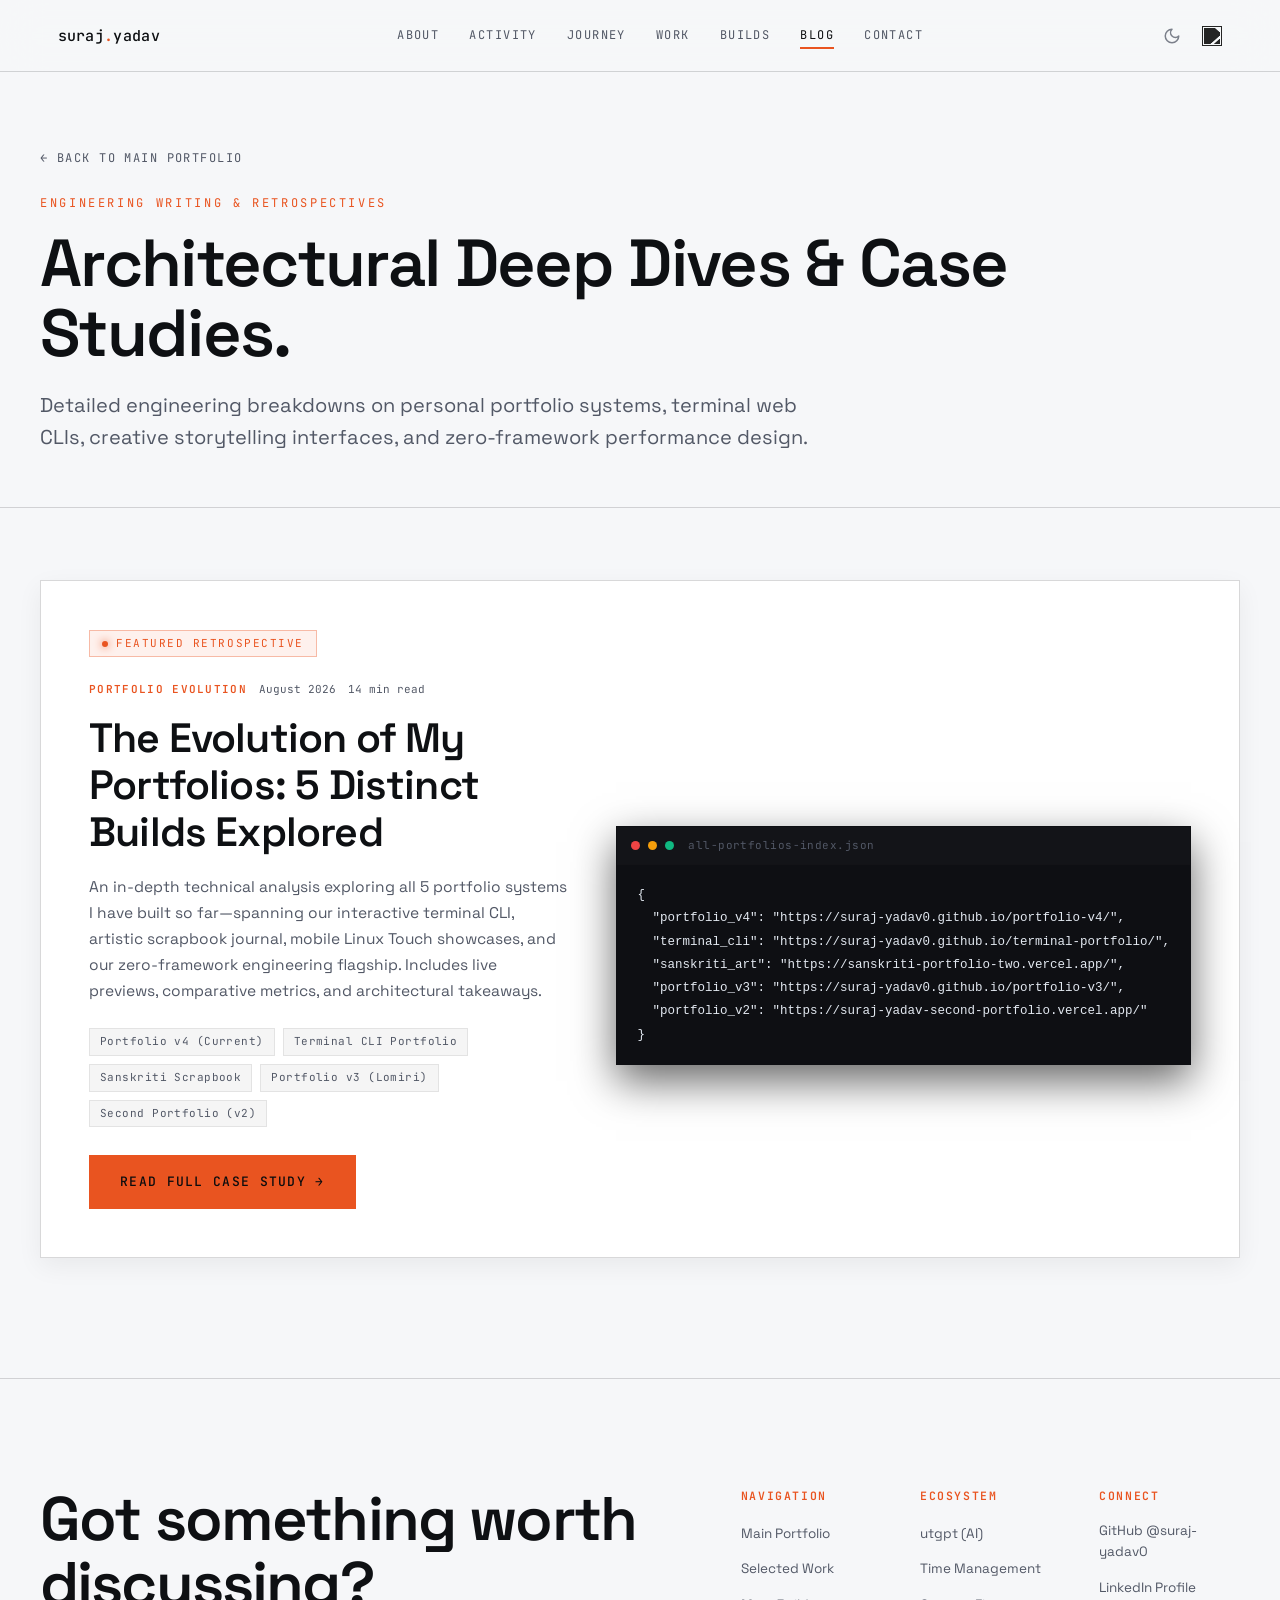
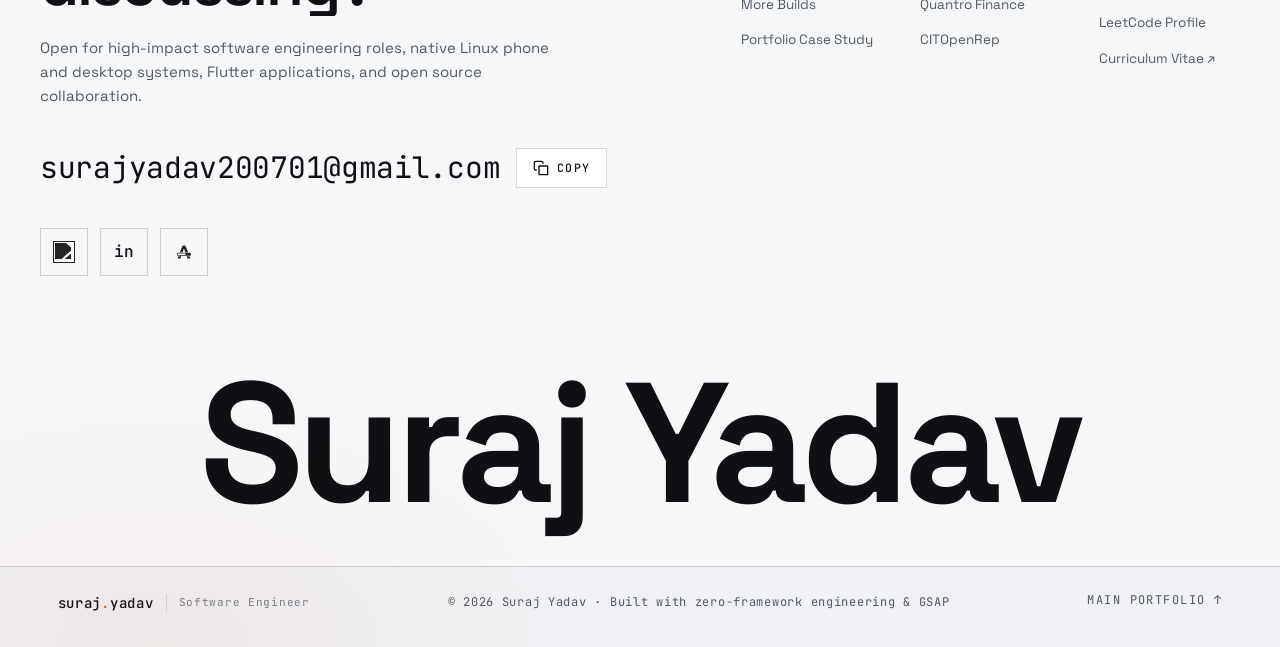
==== commit 788a0cae: "fix(footer): resolve text trimming on big name by using scalable full-width SVG vector typography" ====
--- a/blog.html
+++ b/blog.html
@@ -190,11 +190,13 @@
             </div>
           </div>
         </div>
-
-        <!-- Big Architectural Name Display -->
-        <div class="footer-big-name-wrap" aria-label="Suraj Yadav">
-          <p class="footer-big-name">Suraj Yadav</p>
-        </div>
+      </div>
+
+      <!-- Monumental Name Display spanning full width -->
+      <div class="footer-big-name-wrap" aria-label="Suraj Yadav">
+        <svg class="footer-name-svg" viewBox="0 0 1140 170" preserveAspectRatio="xMidYMid meet" aria-hidden="true">
+          <text x="50%" y="78%" text-anchor="middle" class="footer-svg-text">Suraj Yadav</text>
+        </svg>
       </div>
 
       <div class="foot-bottom">
--- a/css/style.css
+++ b/css/style.css
@@ -1015,14 +1015,14 @@
   transform: translateX(3px);
 }
 
-/* Big Name Architectural Display at Bottom */
+/* Big Name Monumental Display at Bottom */
 .footer-big-name-wrap {
   width: 100%;
   max-width: 100vw;
   overflow: hidden;
-  margin-top: clamp(48px, 8vw, 96px);
-  margin-bottom: clamp(12px, 2.5vw, 28px);
-  padding-inline: clamp(12px, 3.5vw, 48px);
+  margin-top: clamp(48px, 7vw, 96px);
+  margin-bottom: clamp(12px, 2vw, 28px);
+  padding-inline: clamp(16px, 4vw, 64px);
   display: flex;
   justify-content: center;
   align-items: center;
@@ -1030,24 +1030,21 @@
   position: relative;
   user-select: none;
 }
-.footer-big-name {
+.footer-name-svg {
+  width: 100%;
+  max-width: 1320px;
+  height: auto;
+  display: block;
+  overflow: visible;
+  pointer-events: none;
+}
+.footer-svg-text {
   font-family: var(--font-d);
-  font-size: clamp(3.4rem, 14.2vw, 16.5rem);
+  font-size: 165px;
   font-weight: 700;
-  line-height: 0.88;
-  letter-spacing: -0.04em;
-  color: var(--text);
-  text-align: center;
-  white-space: nowrap;
-  margin: 0;
-  padding: 0;
-  width: 100%;
-  display: block;
-  cursor: default;
-  transition: color 0.3s ease, letter-spacing 0.5s var(--ease-out);
-}
-.footer-big-name:hover {
-  letter-spacing: -0.02em;
+  letter-spacing: -0.035em;
+  fill: var(--text);
+  transition: fill 0.3s ease;
 }
 
 /* ---------- Toast notification ---------- */
@@ -1790,13 +1787,9 @@
     gap: 24px;
   }
   .footer-big-name-wrap {
-    margin-top: 36px;
-    margin-bottom: 16px;
-    padding-inline: 8px;
-  }
-  .footer-big-name {
-    font-size: clamp(2.4rem, 13.5vw, 5.5rem);
-    letter-spacing: -0.03em;
+    margin-top: 32px;
+    margin-bottom: 12px;
+    padding-inline: 12px;
   }
   .email-row {
     flex-direction: column; align-items: stretch; gap: 10px; margin-top: 24px;
@@ -1822,7 +1815,7 @@
   .cell-num { font-size: 2rem; }
   .card-media { min-height: 150px; }
   .footer-nav-grid { grid-template-columns: 1fr; gap: 20px; }
-  .footer-big-name { font-size: clamp(2.1rem, 13vw, 4.2rem); }
+  .footer-big-name-wrap { padding-inline: 6px; }
 }
 
 /* ---------- Reduced motion ---------- */
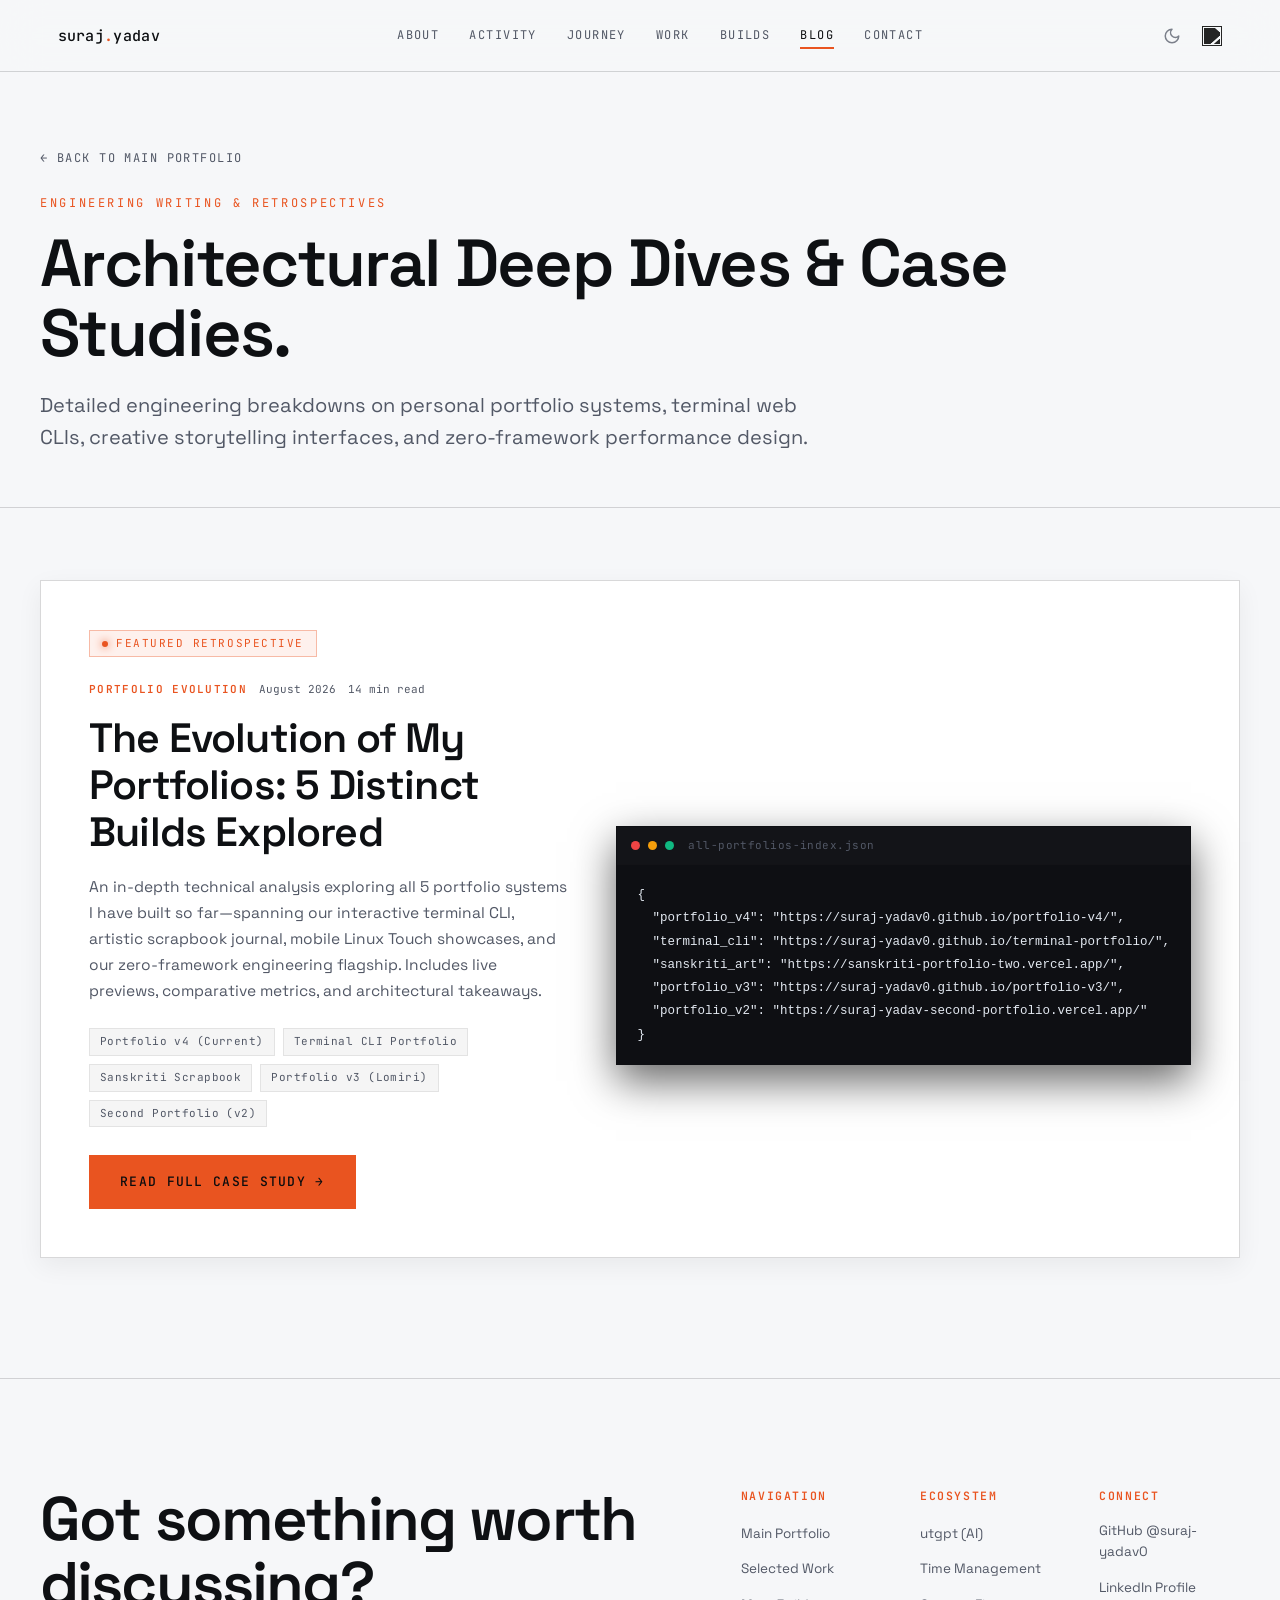
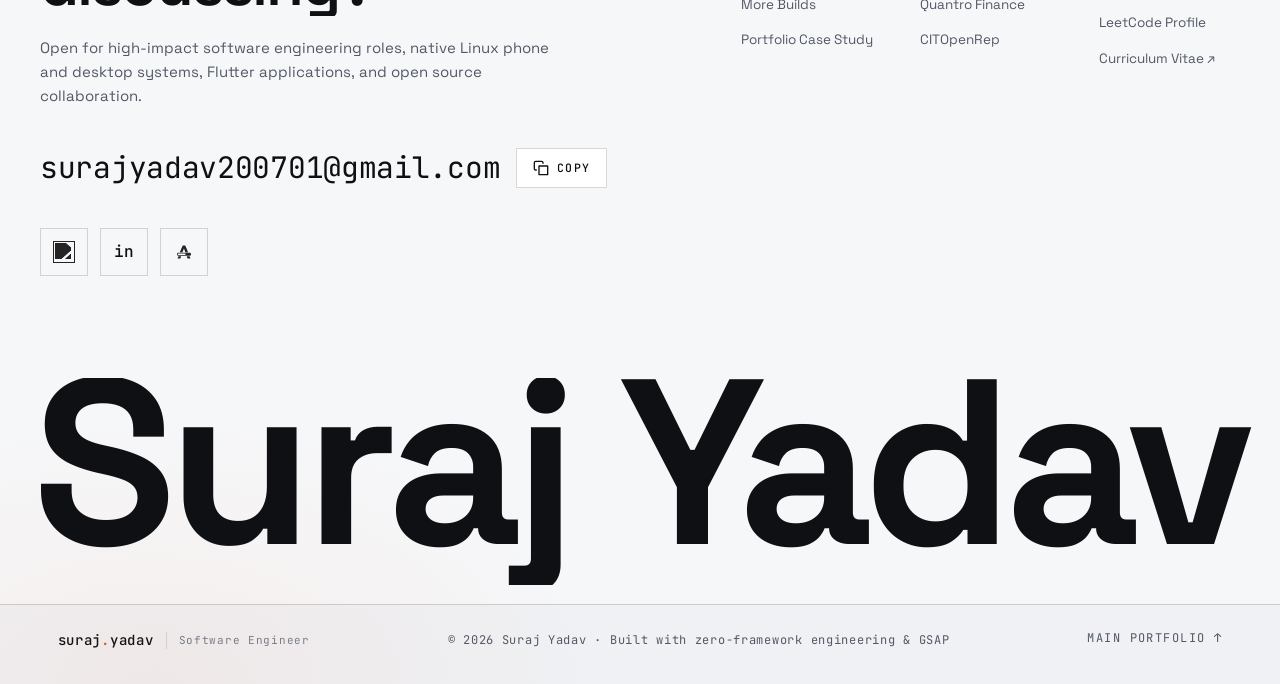
==== commit efe0bd73: "style(footer): expand big name size and max-width for edge-to-edge monumental scale" ====
--- a/blog.html
+++ b/blog.html
@@ -194,8 +194,8 @@
 
       <!-- Monumental Name Display spanning full width -->
       <div class="footer-big-name-wrap" aria-label="Suraj Yadav">
-        <svg class="footer-name-svg" viewBox="0 0 1140 170" preserveAspectRatio="xMidYMid meet" aria-hidden="true">
-          <text x="50%" y="78%" text-anchor="middle" class="footer-svg-text">Suraj Yadav</text>
+        <svg class="footer-name-svg" viewBox="0 0 940 160" preserveAspectRatio="xMidYMid meet" aria-hidden="true">
+          <text x="50%" y="80%" text-anchor="middle" class="footer-svg-text">Suraj Yadav</text>
         </svg>
       </div>
 
--- a/css/style.css
+++ b/css/style.css
@@ -1020,9 +1020,9 @@
   width: 100%;
   max-width: 100vw;
   overflow: hidden;
-  margin-top: clamp(48px, 7vw, 96px);
-  margin-bottom: clamp(12px, 2vw, 28px);
-  padding-inline: clamp(16px, 4vw, 64px);
+  margin-top: clamp(48px, 8vw, 110px);
+  margin-bottom: clamp(8px, 1.5vw, 20px);
+  padding-inline: clamp(8px, 2.5vw, 36px);
   display: flex;
   justify-content: center;
   align-items: center;
@@ -1032,7 +1032,7 @@
 }
 .footer-name-svg {
   width: 100%;
-  max-width: 1320px;
+  max-width: min(1800px, 98vw);
   height: auto;
   display: block;
   overflow: visible;
@@ -1040,7 +1040,7 @@
 }
 .footer-svg-text {
   font-family: var(--font-d);
-  font-size: 165px;
+  font-size: 182px;
   font-weight: 700;
   letter-spacing: -0.035em;
   fill: var(--text);
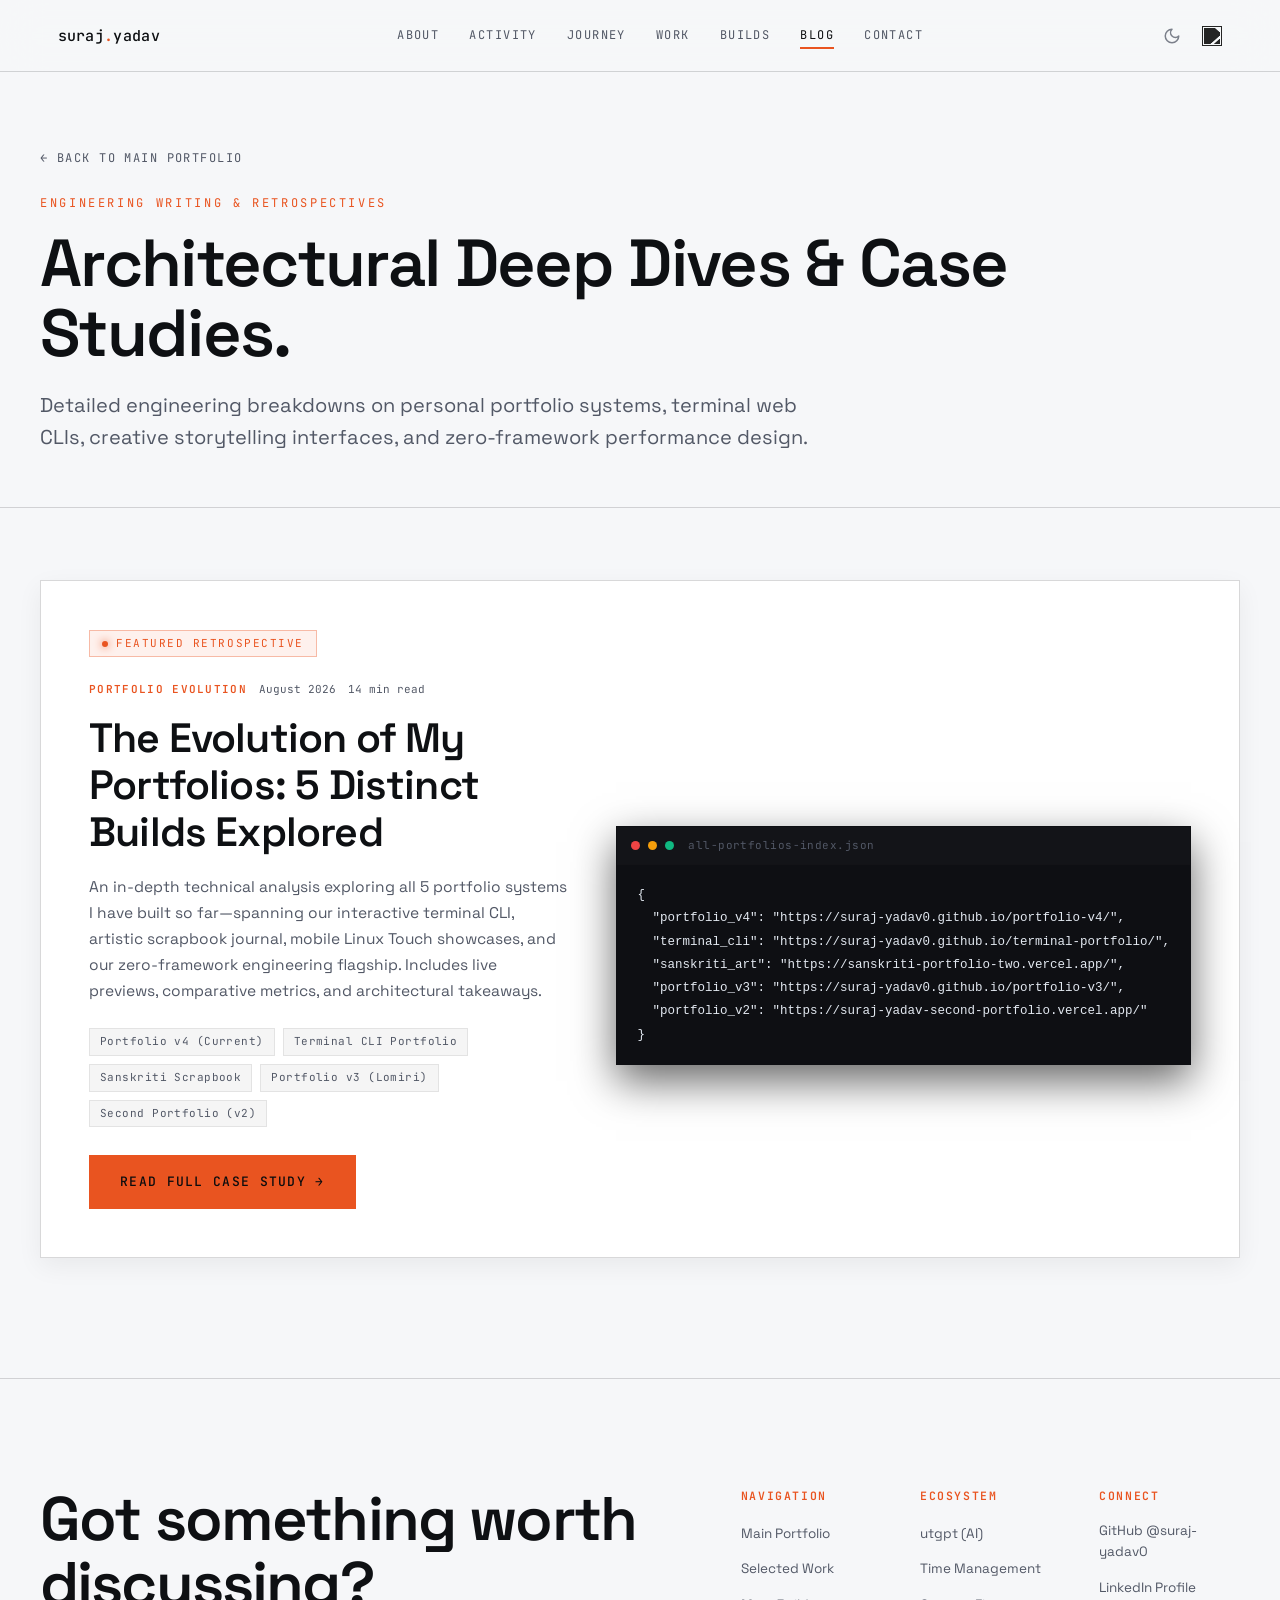
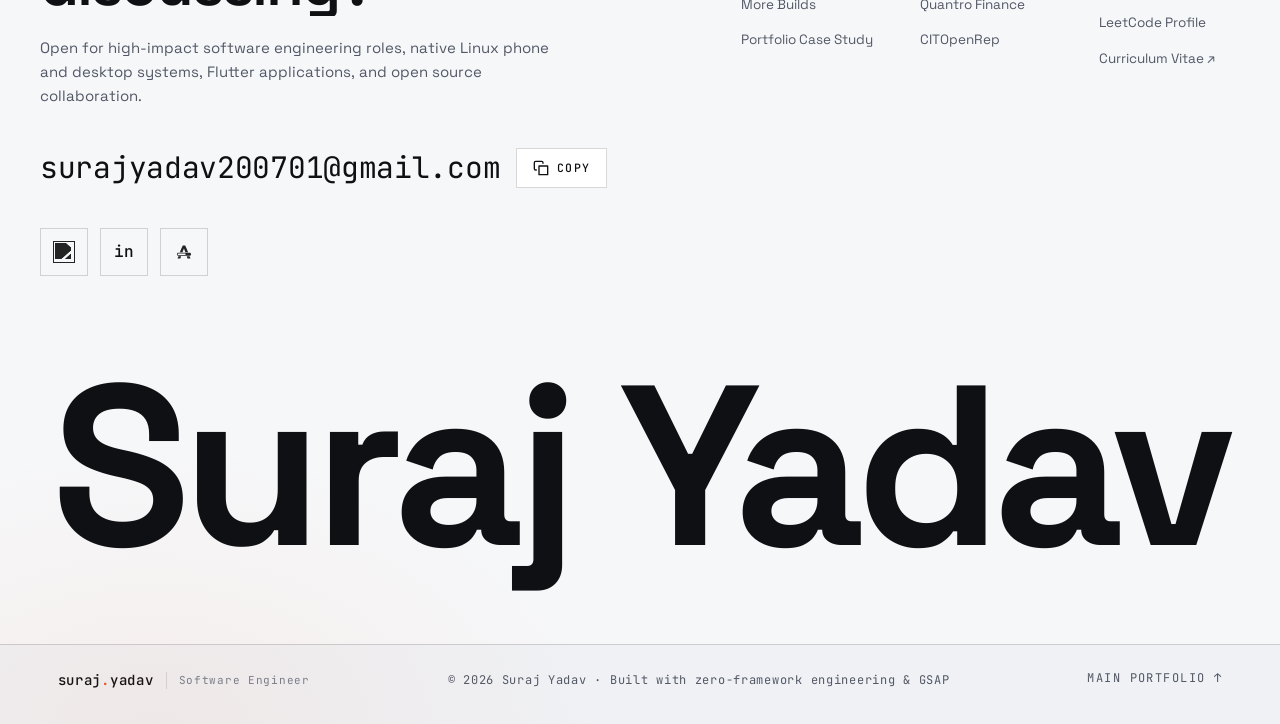
==== commit 04981c3f: "fix(footer): expand vertical viewBox and baseline to eliminate top/bottom clipping on letters" ====
--- a/blog.html
+++ b/blog.html
@@ -194,8 +194,8 @@
 
       <!-- Monumental Name Display spanning full width -->
       <div class="footer-big-name-wrap" aria-label="Suraj Yadav">
-        <svg class="footer-name-svg" viewBox="0 0 940 160" preserveAspectRatio="xMidYMid meet" aria-hidden="true">
-          <text x="50%" y="80%" text-anchor="middle" class="footer-svg-text">Suraj Yadav</text>
+        <svg class="footer-name-svg" viewBox="0 0 960 220" preserveAspectRatio="xMidYMid meet" aria-hidden="true">
+          <text x="50%" y="152" text-anchor="middle" class="footer-svg-text">Suraj Yadav</text>
         </svg>
       </div>
 
--- a/css/style.css
+++ b/css/style.css
@@ -1020,8 +1020,8 @@
   width: 100%;
   max-width: 100vw;
   overflow: hidden;
-  margin-top: clamp(48px, 8vw, 110px);
-  margin-bottom: clamp(8px, 1.5vw, 20px);
+  margin-top: clamp(40px, 6vw, 84px);
+  margin-bottom: clamp(4px, 1vw, 16px);
   padding-inline: clamp(8px, 2.5vw, 36px);
   display: flex;
   justify-content: center;
@@ -1040,7 +1040,7 @@
 }
 .footer-svg-text {
   font-family: var(--font-d);
-  font-size: 182px;
+  font-size: 180px;
   font-weight: 700;
   letter-spacing: -0.035em;
   fill: var(--text);
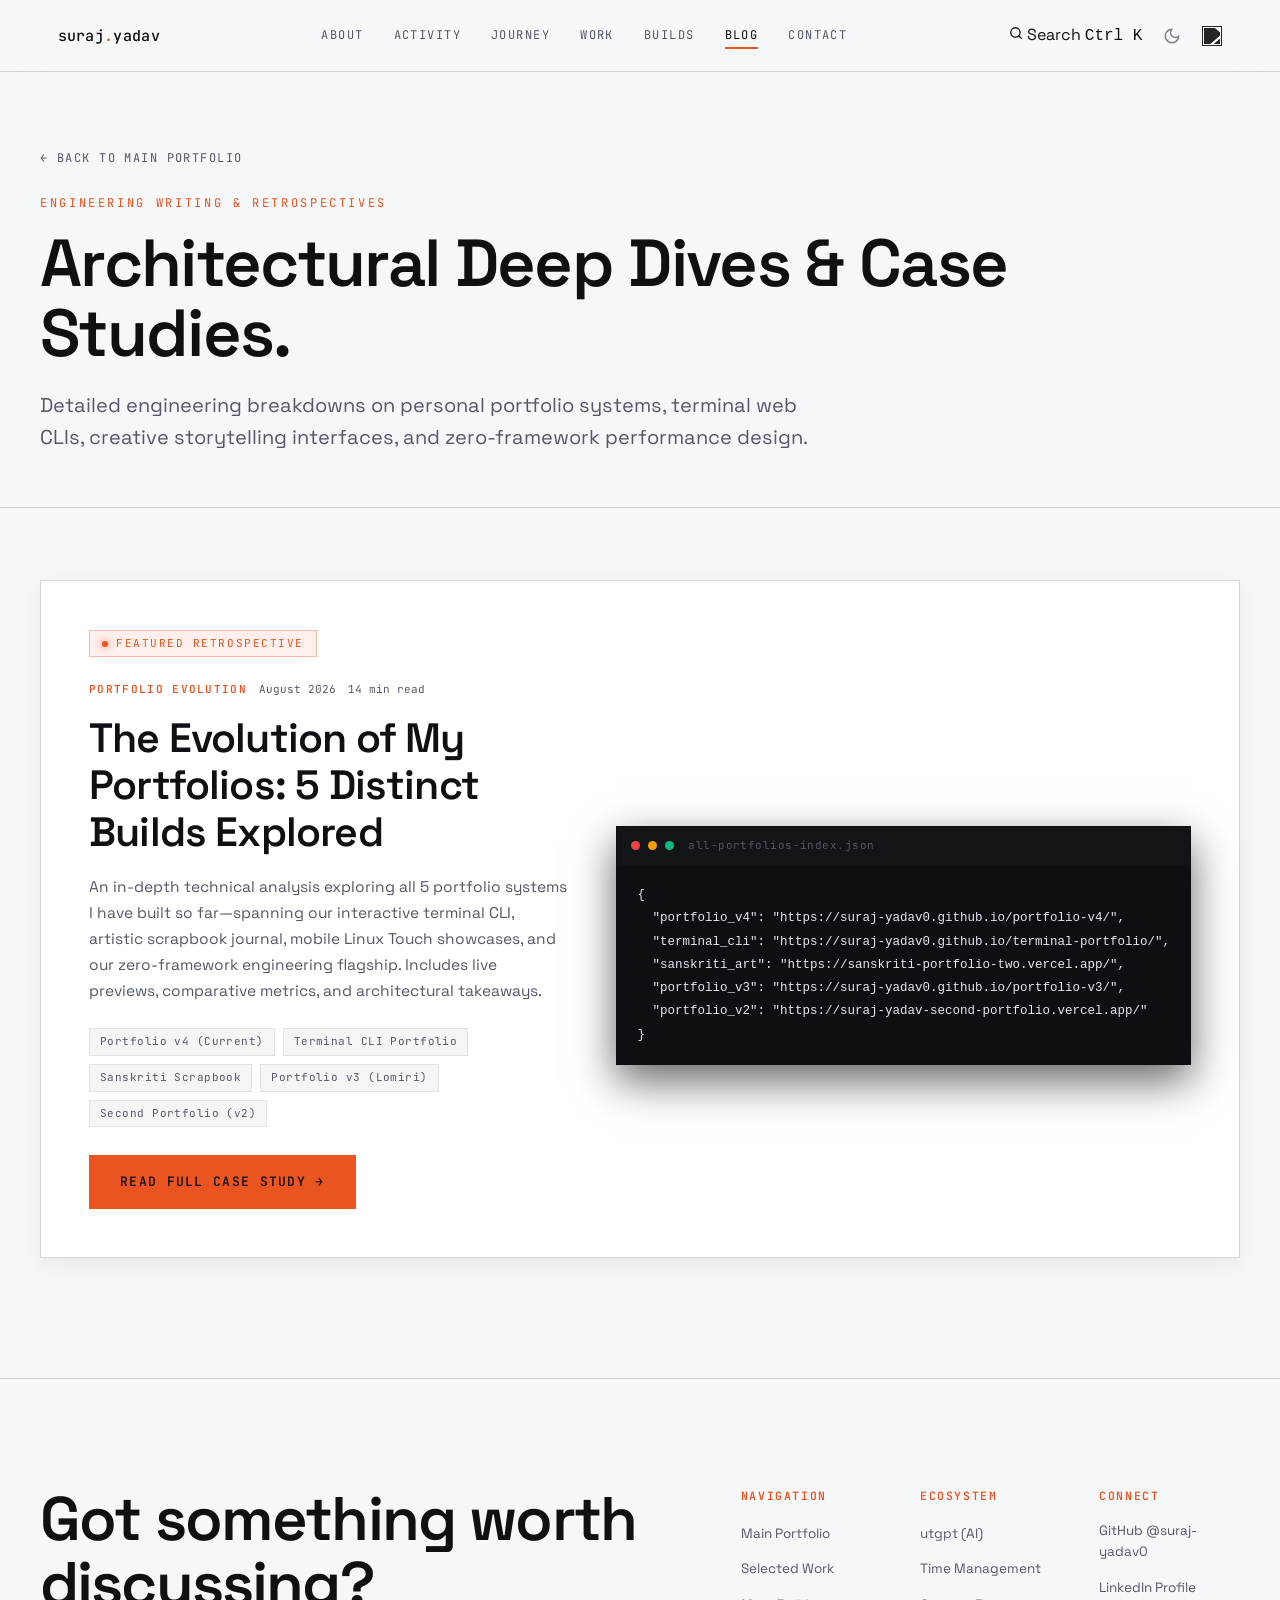
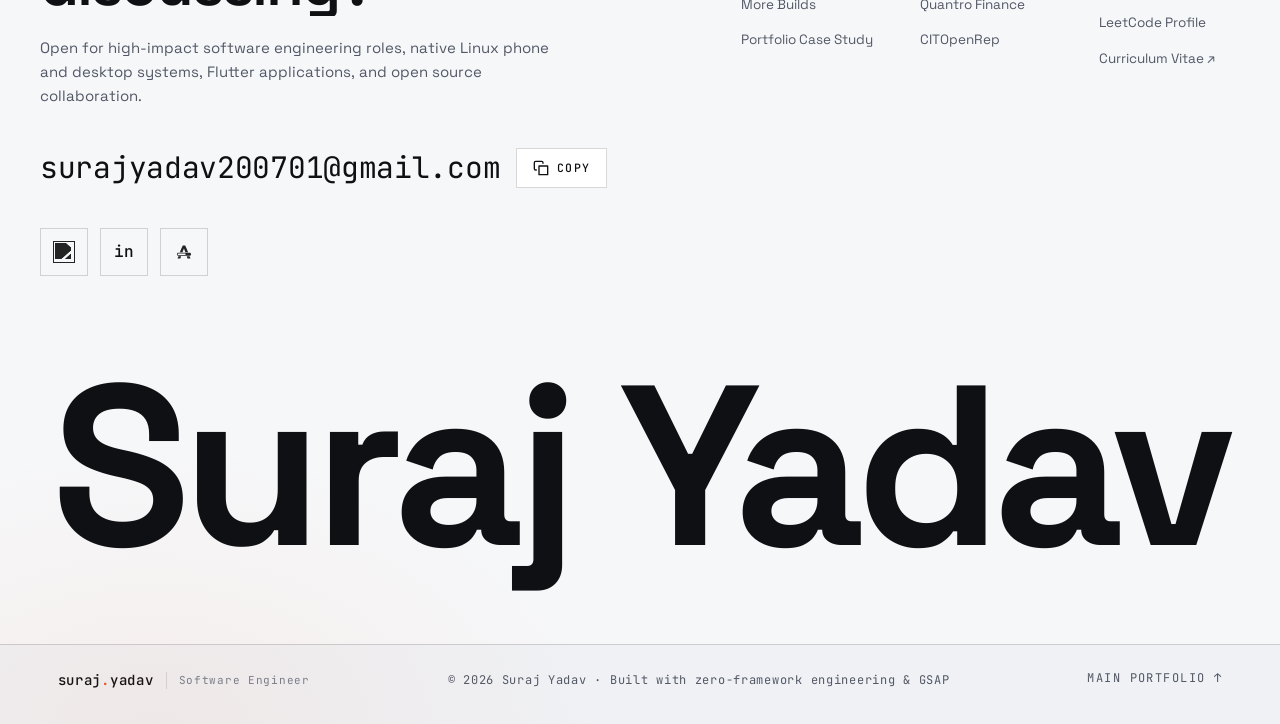
==== commit ffd83599: "feat(palette): add command palette modal and web audio feedback engine" ====
--- a/blog.html
+++ b/blog.html
@@ -51,6 +51,14 @@
       <a href="index.html#contact">Contact</a>
     </nav>
     <div class="nav-actions">
+      <button class="cmd-trigger" type="button" aria-label="Open command palette (Ctrl+K)" title="Open command palette (Ctrl+K)">
+        <svg class="cmd-trigger-icon" width="14" height="14" viewBox="0 0 24 24" fill="none" stroke="currentColor" stroke-width="2.2" stroke-linecap="round" stroke-linejoin="round" aria-hidden="true">
+          <circle cx="11" cy="11" r="8"></circle>
+          <line x1="21" y1="21" x2="16.65" y2="16.65"></line>
+        </svg>
+        <span class="cmd-trigger-text">Search</span>
+        <kbd class="cmd-trigger-kbd"><span class="cmd-kbd-mod">Ctrl</span> K</kbd>
+      </button>
       <button class="theme-toggle" type="button" aria-label="Toggle light or dark theme" title="Toggle theme">
         <svg class="theme-icon sun-icon" width="18" height="18" viewBox="0 0 24 24" fill="none" stroke="currentColor" stroke-width="2" stroke-linecap="round" stroke-linejoin="round" aria-hidden="true">
           <circle cx="12" cy="12" r="4"></circle>
@@ -219,6 +227,36 @@
     <span class="toast-msg">Copied to clipboard</span>
   </div>
 
+  <!-- COMMAND PALETTE MODAL -->
+  <div class="cmd-backdrop" id="cmd-palette" role="dialog" aria-modal="true" aria-label="Command palette" hidden>
+    <div class="cmd-modal">
+      <div class="cmd-search-wrap">
+        <svg class="cmd-search-icon" width="16" height="16" viewBox="0 0 24 24" fill="none" stroke="currentColor" stroke-width="2.2" stroke-linecap="round" stroke-linejoin="round" aria-hidden="true">
+          <circle cx="11" cy="11" r="8"></circle>
+          <line x1="21" y1="21" x2="16.65" y2="16.65"></line>
+        </svg>
+        <input type="text" class="cmd-input" placeholder="Search commands, projects, sections..." autocomplete="off" autocorrect="off" autocapitalize="off" spellcheck="false" aria-autocomplete="list" aria-controls="cmd-list">
+        <button class="cmd-close" type="button" aria-label="Close command palette">
+          <kbd>Esc</kbd>
+        </button>
+      </div>
+      <div class="cmd-list-wrap" id="cmd-list" role="listbox" aria-label="Commands and projects"></div>
+      <footer class="cmd-foot">
+        <div class="cmd-foot-hints">
+          <span class="cmd-hint-item"><kbd class="cmd-key">↑</kbd><kbd class="cmd-key">↓</kbd> Navigate</span>
+          <span class="cmd-hint-item"><kbd class="cmd-key">Enter</kbd> Select</span>
+          <span class="cmd-hint-item"><kbd class="cmd-key">Esc</kbd> Close</span>
+        </div>
+        <span class="cmd-foot-tag">SY·OS v4</span>
+      </footer>
+    </div>
+  </div>
+
+  <div class="toast" id="toast" role="status" aria-live="polite" aria-hidden="true">
+    <span class="toast-icon">✓</span>
+    <span class="toast-msg">Copied to clipboard</span>
+  </div>
+
   <script src="https://cdn.jsdelivr.net/npm/gsap@3.12.5/dist/gsap.min.js" defer></script>
   <script src="https://cdn.jsdelivr.net/npm/gsap@3.12.5/dist/ScrollTrigger.min.js" defer></script>
   <script src="https://cdn.jsdelivr.net/npm/lenis@1.1.18/dist/lenis.min.js" defer></script>
--- a/css/style.css
+++ b/css/style.css
@@ -325,7 +325,8 @@
 /* ---------- Section headers ---------- */
 
 section { padding-block: clamp(96px, 13vh, 160px) 0; }
-.work, .manifesto, .stats, .activity, .journey, .morebuilds, .writing { padding-bottom: 0; }
+.manifesto, .stats, .activity, .journey, .morebuilds, .writing { padding-bottom: 0; }
+.work { padding-bottom: clamp(64px, 9vh, 120px); position: relative; z-index: 1; }
 
 .section-head { margin-bottom: 64px; display: grid; gap: 18px; }
 .section-head h2 {
@@ -337,45 +338,104 @@
   letter-spacing: 0.22em; color: var(--accent);
 }
 
-/* ---------- Flagship stack cards ---------- */
-
-.stack-wrap { display: block; }
-.stack-card {
+/* ---------- Editorial Modern Project Showcase Cards ---------- */
+
+.editorial-projects-list {
+  display: flex;
+  flex-direction: column;
+  gap: clamp(48px, 7vw, 96px);
+  margin-top: 16px;
+}
+
+.project-showcase-card {
   position: relative;
-  display: grid; grid-template-columns: 1.05fr 1fr; gap: clamp(28px, 4vw, 56px);
-  align-items: stretch;
+  display: grid;
+  grid-template-columns: 1.15fr 1fr;
+  gap: clamp(32px, 4.5vw, 64px);
+  align-items: center;
   background: var(--bg-2);
   border: 1px solid var(--line-strong);
-  padding: clamp(24px, 3.4vw, 44px);
-  margin-bottom: 28px;
-  min-height: min(76vh, 720px);
-  box-shadow: var(--card-shadow);
-  will-change: transform;
+  padding: clamp(24px, 3.5vw, 44px);
+  box-shadow: 0 16px 40px rgba(0, 0, 0, 0.25);
+  transition: border-color 0.3s ease, box-shadow 0.3s ease, transform 0.3s var(--ease-out);
   --mouse-x: 50%;
   --mouse-y: 50%;
-  transition: background-color 0.3s ease, border-color 0.3s ease, box-shadow 0.3s ease;
-}
-.stack-card::before, .pan-card::before, .cell::before {
+}
+.project-showcase-card::before, .pan-card::before, .cell::before {
   content: ""; position: absolute; inset: -1px; pointer-events: none;
-  background: radial-gradient(450px circle at var(--mouse-x, 50%) var(--mouse-y, 50%), rgba(233, 84, 32, 0.18), transparent 45%);
-  opacity: 0; transition: opacity 0.45s ease; z-index: 2;
-}
-.stack-card:hover::before, .pan-card:hover::before, .cell:hover::before {
+  background: radial-gradient(550px circle at var(--mouse-x, 50%) var(--mouse-y, 50%), rgba(233, 84, 32, 0.16), transparent 50%);
+  opacity: 0; transition: opacity 0.4s ease; z-index: 2;
+}
+.project-showcase-card:hover {
+  border-color: var(--accent-line, var(--accent));
+  box-shadow: 0 24px 60px rgba(0, 0, 0, 0.4);
+}
+.project-showcase-card:hover::before, .pan-card:hover::before, .cell:hover::before {
   opacity: 1;
 }
 
-.card-meta-bar {
-  display: flex; align-items: center; justify-content: space-between;
-  padding-bottom: 14px; margin-bottom: 18px;
-  border-bottom: 1px solid var(--line-strong);
-  font-family: var(--font-m); font-size: 11px;
-  letter-spacing: 0.16em; color: var(--text-2);
-}
-.card-idx { font-weight: 500; color: var(--text-2); }
-.card-pulse {
-  display: inline-flex; align-items: center; gap: 8px;
-  font-size: 10.5px; text-transform: uppercase; color: var(--accent);
-}
+/* Alternating Layout (Left/Right rhythm on desktop) */
+@media (min-width: 901px) {
+  .project-showcase-card:nth-child(even) {
+    grid-template-columns: 1fr 1.15fr;
+  }
+  .project-showcase-card:nth-child(even) .project-media-frame {
+    order: 2;
+  }
+}
+
+.project-media-frame {
+  position: relative;
+  overflow: hidden;
+  border: 1px solid var(--line-strong);
+  background: var(--bg);
+  box-shadow: 0 12px 32px rgba(0, 0, 0, 0.3);
+}
+.media-frame-bar {
+  display: flex;
+  align-items: center;
+  justify-content: space-between;
+  padding: 10px 14px;
+  background: var(--bg-3, rgba(255, 255, 255, 0.03));
+  border-bottom: 1px solid var(--line);
+  font-family: var(--font-m);
+  font-size: 11px;
+  color: var(--text-2);
+}
+.frame-dots {
+  display: flex;
+  gap: 6px;
+  align-items: center;
+}
+.frame-dots .dot {
+  width: 8px;
+  height: 8px;
+  border-radius: 50%;
+  background: var(--line-strong);
+}
+.frame-dots .dot:nth-child(1) { background: #EF4444; opacity: 0.85; }
+.frame-dots .dot:nth-child(2) { background: #F59E0B; opacity: 0.85; }
+.frame-dots .dot:nth-child(3) { background: #10B981; opacity: 0.85; }
+.frame-url {
+  opacity: 0.75;
+  letter-spacing: 0.04em;
+  font-size: 10.5px;
+  max-width: 240px;
+  overflow: hidden;
+  text-overflow: ellipsis;
+  white-space: nowrap;
+}
+.frame-status {
+  display: inline-flex;
+  align-items: center;
+  gap: 6px;
+  font-size: 9.5px;
+  letter-spacing: 0.12em;
+  color: var(--accent);
+  text-transform: uppercase;
+  font-weight: 600;
+}
+
 .pulse-dot {
   width: 6px; height: 6px; border-radius: 50%;
   background: var(--accent);
@@ -387,42 +447,144 @@
   50% { transform: scale(1.4); opacity: 0.4; }
 }
 
-.card-media { position: relative; overflow: hidden; border: 1px solid var(--line-strong); background: var(--card-media-bg); min-height: 380px; }
+.card-media {
+  position: relative;
+  overflow: hidden;
+  background: var(--card-media-bg);
+  aspect-ratio: 16 / 10;
+  display: block;
+}
 .card-media img {
-  width: 100%; height: 100%; object-fit: cover;
-  filter: none;
+  width: 100%;
+  height: 100%;
+  object-fit: cover;
+  display: block;
   transform: scale(1.001);
-  transition: transform 0.8s var(--ease-out);
-}
-.stack-card:hover .card-media img {
+  filter: grayscale(100%) contrast(1.12) brightness(0.85);
+  transition: filter 0.45s cubic-bezier(0.16, 1, 0.3, 1),
+              transform 0.65s cubic-bezier(0.16, 1, 0.3, 1);
+  will-change: filter, transform;
+}
+[data-theme="light"] .card-media img {
+  filter: grayscale(100%) contrast(1.06) brightness(0.92);
+}
+.project-showcase-card:hover .card-media img {
+  filter: grayscale(0%) contrast(1) brightness(1);
   transform: scale(1.03);
 }
-.card-body { position: relative; z-index: 3; display: flex; flex-direction: column; justify-content: center; padding-block: 8px; }
-.card-tags {
-  font-family: var(--font-m); font-size: 11px; text-transform: uppercase;
-  letter-spacing: 0.2em; color: var(--accent); margin-bottom: 18px;
-}
-.card-title {
-  font-size: clamp(2.2rem, 3.8vw, 3.4rem);
-  font-weight: 600; letter-spacing: -0.02em; line-height: 1.02;
+
+.project-content {
+  position: relative;
+  z-index: 3;
+  display: flex;
+  flex-direction: column;
+  justify-content: center;
+  padding-block: 4px;
+}
+.project-meta-top {
+  display: flex;
+  align-items: center;
+  justify-content: space-between;
+  gap: 12px;
+  padding-bottom: 12px;
+  margin-bottom: 16px;
+  border-bottom: 1px solid var(--line);
+}
+.project-idx {
+  font-family: var(--font-m);
+  font-size: 11px;
+  letter-spacing: 0.16em;
+  color: var(--accent);
+  font-weight: 600;
+}
+.project-category {
+  font-family: var(--font-m);
+  font-size: 10.5px;
+  letter-spacing: 0.12em;
+  color: var(--text-2);
+  text-transform: uppercase;
+}
+.project-title {
+  font-size: clamp(2rem, 3.4vw, 3rem);
+  font-weight: 700;
+  letter-spacing: -0.025em;
+  line-height: 1.05;
   color: var(--text);
-  margin-bottom: 20px;
-}
-.card-desc { color: var(--card-desc-color); font-size: 15.5px; line-height: 1.7; max-width: 46ch; margin-bottom: 28px; }
-.chip-row { display: flex; flex-wrap: wrap; gap: 10px; margin-bottom: 32px; }
+  margin-bottom: 12px;
+}
+.project-tagline {
+  font-size: 15px;
+  font-weight: 500;
+  color: var(--text);
+  line-height: 1.5;
+  margin-bottom: 12px;
+}
+.project-desc {
+  font-size: 13.5px;
+  line-height: 1.65;
+  color: var(--text-2);
+  margin-bottom: 22px;
+  max-width: 52ch;
+}
+.chip-row {
+  display: flex;
+  flex-wrap: wrap;
+  gap: 8px;
+  margin-bottom: 26px;
+}
 .chip-row li {
-  font-family: var(--font-m); font-size: 11px; text-transform: uppercase;
-  letter-spacing: 0.14em; color: var(--chip-text);
-  border: 1px solid var(--line-strong); background: var(--chip-bg); padding: 8px 12px;
-}
-.card-links { display: flex; flex-wrap: wrap; gap: 20px; align-items: center; }
-.card-link {
-  display: inline-flex; align-items: center; gap: 8px; width: fit-content;
-  font-size: 14.5px; font-weight: 500; color: var(--text);
-  border-bottom: 1px solid var(--line-strong); padding-bottom: 6px;
-  transition: color 0.25s ease, border-color 0.25s ease, transform 0.25s var(--ease-out);
-}
-.card-link:hover { color: var(--accent); border-color: var(--accent); transform: translateX(3px); }
+  font-family: var(--font-m);
+  font-size: 10.5px;
+  text-transform: uppercase;
+  letter-spacing: 0.12em;
+  color: var(--chip-text);
+  border: 1px solid var(--line-strong);
+  background: var(--chip-bg);
+  padding: 6px 10px;
+}
+.project-actions {
+  display: flex;
+  align-items: center;
+  gap: 12px;
+  flex-wrap: wrap;
+}
+.project-actions .btn {
+  display: inline-flex;
+  align-items: center;
+  gap: 8px;
+  height: 40px;
+  padding: 0 16px;
+  font-family: var(--font-m);
+  font-size: 11px;
+  font-weight: 600;
+  text-transform: uppercase;
+  letter-spacing: 0.1em;
+  text-decoration: none;
+  cursor: pointer;
+  transition: all 0.25s ease;
+}
+.project-actions .btn-primary {
+  background: var(--accent);
+  color: #0E1013;
+  border: 1px solid var(--accent);
+}
+.project-actions .btn-primary:hover {
+  background: #FFFFFF;
+  border-color: #FFFFFF;
+  color: #0E1013;
+  transform: translateY(-2px);
+}
+.project-actions .btn-ghost {
+  background: transparent;
+  color: var(--text);
+  border: 1px solid var(--line-strong);
+}
+.project-actions .btn-ghost:hover {
+  border-color: var(--accent);
+  color: var(--accent);
+  background: var(--accent-soft);
+  transform: translateY(-2px);
+}
 
 /* ---------- Universal word scroll scrub illumination ---------- */
 
@@ -440,6 +602,7 @@
 
 .w {
   display: inline-block;
+  opacity: 0.18;
   will-change: opacity;
   transition: color 0.25s ease, text-shadow 0.25s ease;
 }
@@ -526,11 +689,16 @@
 .cell-img { position: relative; overflow: hidden; padding: 0; min-height: 240px; }
 .cell-img img {
   position: absolute; inset: 0; width: 100%; height: 100%; object-fit: cover;
-  filter: grayscale(0.85) contrast(1.05) brightness(0.62);
-  transition: filter 0.5s ease, transform 0.5s ease;
+  filter: grayscale(100%) contrast(1.12) brightness(0.8);
+  transition: filter 0.45s cubic-bezier(0.16, 1, 0.3, 1),
+              transform 0.65s cubic-bezier(0.16, 1, 0.3, 1);
+  will-change: filter, transform;
+}
+[data-theme="light"] .cell-img img {
+  filter: grayscale(100%) contrast(1.06) brightness(0.92);
 }
 .cell-img:hover img {
-  filter: grayscale(0.4) contrast(1.08) brightness(0.75);
+  filter: grayscale(0%) contrast(1) brightness(1);
   transform: scale(1.04);
 }
 
@@ -814,66 +982,145 @@
 .tl-body { margin-top: 16px; color: var(--text-2); font-size: 15.5px; line-height: 1.7; max-width: 62ch; }
 .tl-progress { stroke: var(--accent) !important; }
 
-/* ---------- More builds horizontal pan ---------- */
-
-.morebuilds { overflow: hidden; }
-.pan-pin { padding-top: clamp(96px, 13vh, 160px); }
+/* ---------- More builds infinite horizontal marquee ---------- */
+ 
+.morebuilds {
+  position: relative;
+  z-index: 2;
+  background: var(--bg);
+  overflow: hidden;
+  padding-block: clamp(64px, 10vh, 120px) clamp(80px, 12vh, 140px);
+}
+.pan-pin {
+  padding-top: 0;
+  background: transparent;
+}
 .pan-head {
   display: flex; flex-wrap: wrap; align-items: flex-end; justify-content: space-between;
-  gap: 24px; margin-bottom: 56px;
+  gap: 24px; margin-bottom: 36px;
 }
 .pan-head-content h2 {
   font-size: clamp(2rem, 4.4vw, 3.3rem);
   font-weight: 600; letter-spacing: -0.02em;
 }
 .pan-head-content p { color: var(--text-2); max-width: 46ch; margin-top: 8px; }
+
+.pan-controls {
+  display: flex;
+  align-items: center;
+  gap: 16px;
+  flex-wrap: wrap;
+}
 .pan-progress-wrap {
   display: flex; align-items: center; gap: 14px;
   font-family: var(--font-m); font-size: 12px; letter-spacing: 0.1em;
   color: var(--text-2);
 }
 .pan-progress-track {
-  width: 140px; height: 2px; background: var(--line-strong);
+  width: 120px; height: 2px; background: var(--line-strong);
   overflow: hidden; position: relative;
 }
 .pan-progress-bar {
   height: 100%; width: 100%; background: var(--accent);
   transform-origin: left center; transform: scaleX(0.09);
-  transition: transform 0.1s linear;
-}
+  transition: transform 0.15s ease-out;
+}
+
+.pan-nav-btns {
+  display: flex;
+  align-items: center;
+  gap: 8px;
+}
+.pan-nav-btn {
+  display: inline-flex;
+  align-items: center;
+  justify-content: center;
+  width: 36px;
+  height: 36px;
+  background: var(--bg-2);
+  border: 1px solid var(--line-strong);
+  color: var(--text);
+  cursor: pointer;
+  border-radius: 0;
+  transition: all 0.2s ease;
+}
+.pan-nav-btn:hover {
+  background: var(--accent);
+  border-color: var(--accent);
+  color: #0E1013;
+  transform: translateY(-2px);
+}
+.pan-nav-btn:active {
+  transform: scale(0.95);
+}
+
 .pan-track-wrap {
-  overflow-x: auto;
-  scrollbar-width: none;
-  -webkit-overflow-scrolling: touch;
-  scroll-snap-type: x mandatory;
-}
-@media (min-width: 900px) {
-  .pan-track-wrap { overflow: visible; scroll-snap-type: none; }
-}
-.pan-track-wrap::-webkit-scrollbar { display: none; }
-.pan-track { display: flex; gap: 24px; width: max-content; padding-inline: 24px; padding-right: 48px; }
-@media (min-width: 1248px) {
-  .pan-track { padding-inline: max(calc((100vw - 1200px) / 2), 24px); }
+  overflow: hidden;
+  width: 100%;
+  position: relative;
+  mask-image: linear-gradient(to right, transparent, black 3%, black 97%, transparent);
+  -webkit-mask-image: linear-gradient(to right, transparent, black 3%, black 97%, transparent);
+  padding-block: 12px 24px;
+}
+.pan-marquee-inner {
+  display: flex;
+  gap: 24px;
+  width: max-content;
+  animation: pan-infinite-marquee 50s linear infinite;
+  will-change: transform;
+}
+.pan-marquee-inner:hover,
+.pan-marquee-inner.is-paused {
+  animation-play-state: paused;
+}
+
+@keyframes pan-infinite-marquee {
+  0% {
+    transform: translate3d(0, 0, 0);
+  }
+  100% {
+    transform: translate3d(calc(-50% - 12px), 0, 0);
+  }
+}
+
+.pan-track {
+  display: flex;
+  gap: 24px;
+  width: max-content;
+  list-style: none;
+  margin: 0;
+  padding: 0;
 }
 .pan-card {
-  width: clamp(280px, 30vw, 400px); flex-shrink: 0;
-  border: 1px solid var(--line-strong); background: var(--bg-2);
-  scroll-snap-align: center;
+  width: clamp(280px, 28vw, 360px);
+  flex-shrink: 0;
+  border: 1px solid var(--line-strong);
+  background: var(--bg-2);
   position: relative;
   box-shadow: var(--pan-shadow);
   will-change: transform;
   --mouse-x: 50%;
   --mouse-y: 50%;
-  transition: background-color 0.3s ease, border-color 0.3s ease, box-shadow 0.3s ease;
+  transition: background-color 0.3s ease, border-color 0.3s ease, transform 0.3s var(--ease-out);
+}
+.pan-card:hover {
+  border-color: var(--accent);
+  transform: translateY(-4px);
 }
 .pan-card figure { overflow: hidden; aspect-ratio: 720 / 520; border-bottom: 1px solid var(--line-strong); background: var(--card-media-bg); }
 .pan-card figure img {
   width: 100%; height: 100%; object-fit: cover;
-  filter: none;
+  filter: grayscale(100%) contrast(1.12) brightness(0.85);
   transform: scale(1.001);
-  transition: transform 0.8s var(--ease-out);
+  transition: filter 0.45s cubic-bezier(0.16, 1, 0.3, 1),
+              transform 0.65s var(--ease-out);
+  will-change: filter, transform;
+}
+[data-theme="light"] .pan-card figure img {
+  filter: grayscale(100%) contrast(1.06) brightness(0.92);
 }
 .pan-card:hover figure img {
+  filter: grayscale(0%) contrast(1) brightness(1);
   transform: scale(1.03);
 }
 .pan-meta { position: relative; z-index: 3; padding: 24px 24px 28px; }
@@ -1544,7 +1791,15 @@
   .span6, .span4, .span3 { grid-column: span 6; }
   .cell-img { grid-column: span 12; }
   .cell { min-height: 160px; }
-  .stack-card { box-shadow: 0 -16px 40px rgba(0, 0, 0, 0.35); }
+  .project-showcase-card {
+    grid-template-columns: 1fr !important;
+    gap: 24px;
+    padding: clamp(20px, 4vw, 32px);
+    margin-bottom: 36px;
+  }
+  .project-showcase-card:nth-child(even) .project-media-frame {
+    order: 0 !important;
+  }
   .featured-post-grid { grid-template-columns: 1fr; gap: 28px; }
   .article-layout { grid-template-columns: 1fr; }
   .article-toc { display: none; }
@@ -1562,6 +1817,7 @@
     box-sizing: border-box !important;
   }
 
+  section[id], footer[id] { scroll-margin-top: 80px; }
   section { padding-block: clamp(56px, 9vh, 88px) 0; }
   .section-head { margin-bottom: 36px; gap: 12px; }
   .section-head h2 {
@@ -1689,19 +1945,22 @@
   .tl-meta-chips { gap: 6px; }
   .chip { font-size: 9.5px; padding: 2px 7px; }
 
-  /* Selected Work Stack Cards */
-  .stack-card {
-    padding: 18px 14px;
+  /* Selected Work Editorial Cards */
+  .editorial-projects-list {
+    gap: 28px;
+  }
+  .project-showcase-card {
+    padding: 16px 14px;
     gap: 16px;
     margin-bottom: 20px;
     border-radius: 0;
     width: 100%;
   }
-  .card-media { min-height: 160px; max-height: 220px; aspect-ratio: 16 / 9; }
-  .card-title { font-size: clamp(1.3rem, 5.5vw, 1.85rem); }
-  .card-desc { font-size: 13px; line-height: 1.55; margin-bottom: 14px; }
-  .card-links { flex-wrap: wrap; gap: 8px; }
-  .card-links a { font-size: 10.5px; padding: 6px 10px; }
+  .project-title { font-size: clamp(1.4rem, 6vw, 1.9rem); margin-bottom: 8px; }
+  .project-tagline { font-size: 13.5px; margin-bottom: 8px; }
+  .project-desc { font-size: 13px; line-height: 1.55; margin-bottom: 16px; }
+  .project-actions { gap: 10px; }
+  .project-actions .btn { font-size: 10.5px; height: 36px; padding: 0 12px; }
 
   /* Horizontal Pan Section */
   .pan-head { margin-bottom: 24px; }
@@ -1778,29 +2037,111 @@
   .article-pager { grid-template-columns: 1fr; gap: 10px; }
 
   /* Contact & Footer */
+  .contact {
+    padding-top: clamp(40px, 7vh, 60px);
+    scroll-margin-top: calc(var(--nav-h) + 24px);
+  }
+  .contact-title {
+    font-size: clamp(1.75rem, 6.8vw, 2.6rem);
+    line-height: 1.08;
+  }
+  .footer-desc {
+    font-size: 13.5px;
+    line-height: 1.55;
+    margin-top: 12px;
+  }
   .footer-top-grid {
     grid-template-columns: 1fr;
-    gap: 36px;
+    gap: 24px;
+  }
+  .email-row {
+    display: flex;
+    flex-direction: row;
+    align-items: center;
+    justify-content: space-between;
+    gap: 8px;
+    margin-top: 18px;
+    padding: 8px 12px;
+    background: var(--bg-2);
+    border: 1px solid var(--line-strong);
+    width: 100%;
+    box-sizing: border-box;
+  }
+  .email-link {
+    font-size: clamp(12px, 3.6vw, 14px);
+    margin: 0;
+    white-space: nowrap;
+    overflow: hidden;
+    text-overflow: ellipsis;
+  }
+  .copy-email-btn {
+    height: 32px;
+    padding: 0 12px;
+    font-size: 10.5px;
+    flex-shrink: 0;
+  }
+  .social-row {
+    display: flex;
+    flex-wrap: wrap;
+    gap: 8px;
+    margin-top: 16px;
+  }
+  .social-row a {
+    width: 38px;
+    height: 38px;
+  }
+  .social-row a img {
+    width: 18px;
+    height: 18px;
+  }
+  .social-txt {
+    font-size: 14px;
   }
   .footer-nav-grid {
-    grid-template-columns: repeat(2, 1fr);
-    gap: 24px;
+    display: grid;
+    grid-template-columns: repeat(3, 1fr);
+    gap: 16px 10px;
+    margin-top: 20px;
+    padding-top: 18px;
+    border-top: 1px solid var(--line);
+  }
+  .footer-nav-col {
+    gap: 8px;
+  }
+  .footer-col-title {
+    font-size: 10.5px;
+    letter-spacing: 0.1em;
+  }
+  .footer-nav-col ul {
+    gap: 6px;
+  }
+  .footer-nav-col a {
+    font-size: 11.5px;
+    line-height: 1.35;
   }
   .footer-big-name-wrap {
-    margin-top: 32px;
-    margin-bottom: 12px;
-    padding-inline: 12px;
-  }
-  .email-row {
-    flex-direction: column; align-items: stretch; gap: 10px; margin-top: 24px;
-  }
-  .copy-email-btn { width: 100%; justify-content: center; height: 44px; }
-  .email-link { font-size: clamp(1rem, 5vw, 1.5rem); word-break: break-all; }
-  .social-row { flex-wrap: wrap; gap: 8px; margin-top: 24px; }
-  .social-row a { width: 42px; height: 42px; }
-  .foot-row { flex-direction: column; align-items: center; text-align: center; gap: 12px; }
-  .foot-brand { flex-direction: column; gap: 4px; }
-  .foot-role { border-left: none; padding-left: 0; }
+    margin-top: 24px;
+    margin-bottom: 8px;
+    padding-inline: 4px;
+  }
+  .foot-bottom {
+    padding: 16px 0 24px;
+  }
+  .foot-row {
+    flex-direction: column;
+    align-items: center;
+    text-align: center;
+    gap: 8px;
+    font-size: 11px;
+  }
+  .foot-brand {
+    flex-direction: row;
+    gap: 8px;
+  }
+  .foot-role {
+    border-left: 1px solid var(--line-strong);
+    padding-left: 8px;
+  }
   .toast { left: 12px; right: 12px; bottom: 16px; justify-content: center; text-align: center; }
 }
 
@@ -1814,8 +2155,13 @@
   .marquee-track li span { font-size: 11px; }
   .cell-num { font-size: 2rem; }
   .card-media { min-height: 150px; }
-  .footer-nav-grid { grid-template-columns: 1fr; gap: 20px; }
-  .footer-big-name-wrap { padding-inline: 6px; }
+  .footer-nav-grid {
+    grid-template-columns: repeat(3, 1fr);
+    gap: 12px 6px;
+  }
+  .footer-col-title { font-size: 9.5px; }
+  .footer-nav-col a { font-size: 10.5px; }
+  .footer-big-name-wrap { padding-inline: 2px; }
 }
 
 /* ---------- Reduced motion ---------- */
@@ -1826,3 +2172,324 @@
   *, *::before, *::after { transition-duration: 0.01ms !important; animation-duration: 0.01ms !important; }
   .loader-bar span { animation: none; transform: scaleX(1); }
 }
+
+
+/* Command palette dialog */
+
+body.cmd-open {
+  overflow: hidden !important;
+}
+
+.cmd-backdrop {
+  position: fixed;
+  inset: 0;
+  z-index: 300;
+  background: rgba(11, 12, 14, 0.78);
+  -webkit-backdrop-filter: blur(14px);
+  backdrop-filter: blur(14px);
+  display: flex;
+  align-items: flex-start;
+  justify-content: center;
+  padding: clamp(36px, 10vh, 96px) 16px 24px;
+  opacity: 0;
+  visibility: hidden;
+  transition: opacity 0.2s ease, visibility 0.2s ease;
+}
+[data-theme="light"] .cmd-backdrop {
+  background: rgba(246, 247, 249, 0.82);
+}
+.cmd-backdrop.is-open {
+  opacity: 1;
+  visibility: visible;
+}
+
+.cmd-modal {
+  width: min(600px, 100%);
+  max-height: min(540px, calc(100dvh - 80px));
+  background: var(--bg-2);
+  border: 1px solid var(--line-strong);
+  border-radius: 12px;
+  box-shadow: 0 24px 64px rgba(0, 0, 0, 0.7), 0 0 0 1px var(--line);
+  display: flex;
+  flex-direction: column;
+  overflow: hidden;
+  transform: translateY(-8px) scale(0.985);
+  transition: transform 0.2s var(--ease-out);
+}
+[data-theme="light"] .cmd-modal {
+  box-shadow: 0 20px 48px rgba(0, 0, 0, 0.12), 0 0 0 1px var(--line);
+}
+.cmd-backdrop.is-open .cmd-modal {
+  transform: translateY(0) scale(1);
+}
+
+.cmd-search-wrap {
+  display: flex;
+  align-items: center;
+  gap: 12px;
+  padding: 14px 18px;
+  border-bottom: 1px solid var(--line);
+  background: var(--bg-2);
+}
+.cmd-search-icon {
+  color: var(--text-2);
+  flex-shrink: 0;
+}
+.cmd-input {
+  flex: 1;
+  min-width: 0;
+  background: transparent;
+  border: none;
+  outline: none;
+  font-family: var(--font-d);
+  font-size: 15px;
+  color: var(--text);
+  padding: 0;
+  line-height: 1.4;
+}
+.cmd-input::placeholder {
+  color: var(--text-2);
+  opacity: 0.7;
+  font-size: 14px;
+}
+.cmd-close {
+  background: transparent;
+  border: none;
+  padding: 0;
+  cursor: pointer;
+  color: var(--text-2);
+  display: inline-flex;
+  align-items: center;
+}
+.cmd-close kbd {
+  font-family: var(--font-m);
+  font-size: 11px;
+  padding: 2px 6px;
+  border-radius: 4px;
+  background: var(--bg-3);
+  border: 1px solid var(--line-strong);
+  color: var(--text-2);
+  display: inline-block;
+  line-height: 1;
+  transition: color 0.15s ease, border-color 0.15s ease;
+}
+.cmd-close:hover kbd {
+  color: var(--text);
+  border-color: var(--accent-line);
+}
+
+.cmd-list-wrap {
+  flex: 1;
+  overflow-y: auto;
+  padding: 10px 8px;
+  overscroll-behavior: contain;
+}
+.cmd-list-wrap::-webkit-scrollbar {
+  width: 6px;
+}
+.cmd-list-wrap::-webkit-scrollbar-track {
+  background: transparent;
+}
+.cmd-list-wrap::-webkit-scrollbar-thumb {
+  background: var(--line-strong);
+  border-radius: 3px;
+}
+
+.cmd-group {
+  margin-bottom: 8px;
+}
+.cmd-group:last-child {
+  margin-bottom: 0;
+}
+.cmd-group-title {
+  font-family: var(--font-m);
+  font-size: 10.5px;
+  text-transform: uppercase;
+  letter-spacing: 0.12em;
+  color: var(--text-2);
+  padding: 6px 10px 4px;
+  opacity: 0.75;
+}
+
+.cmd-item {
+  display: flex;
+  align-items: center;
+  justify-content: space-between;
+  gap: 12px;
+  padding: 8px 12px;
+  border-radius: 8px;
+  cursor: pointer;
+  color: var(--text);
+  border: 1px solid transparent;
+  text-decoration: none;
+  transition: background 0.12s ease, border-color 0.12s ease;
+  user-select: none;
+  margin-block: 1px;
+}
+.cmd-item-left {
+  display: flex;
+  align-items: center;
+  gap: 12px;
+  min-width: 0;
+  flex: 1;
+}
+.cmd-item-icon {
+  display: grid;
+  place-items: center;
+  width: 28px;
+  height: 28px;
+  border-radius: 6px;
+  background: var(--bg-3);
+  color: var(--text-2);
+  flex-shrink: 0;
+  border: 1px solid var(--line);
+  transition: background 0.12s ease, color 0.12s ease, border-color 0.12s ease;
+}
+.cmd-item-info {
+  min-width: 0;
+  flex: 1;
+}
+.cmd-item-title {
+  font-size: 13.5px;
+  font-weight: 500;
+  color: var(--text);
+  white-space: nowrap;
+  overflow: hidden;
+  text-overflow: ellipsis;
+  line-height: 1.35;
+}
+.cmd-item-desc {
+  font-size: 11.5px;
+  color: var(--text-2);
+  white-space: nowrap;
+  overflow: hidden;
+  text-overflow: ellipsis;
+  line-height: 1.3;
+}
+.cmd-item-meta {
+  display: flex;
+  align-items: center;
+  gap: 8px;
+  flex-shrink: 0;
+}
+.cmd-item-tag {
+  font-family: var(--font-m);
+  font-size: 10px;
+  padding: 2px 6px;
+  border-radius: 4px;
+  background: var(--chip-bg);
+  color: var(--text-2);
+  border: 1px solid var(--line);
+  letter-spacing: 0.04em;
+}
+.cmd-item-hint {
+  display: none;
+  font-family: var(--font-m);
+  font-size: 11px;
+  padding: 2px 6px;
+  border-radius: 4px;
+  background: var(--accent-soft);
+  color: var(--accent);
+  border: 1px solid var(--accent-line);
+}
+
+.cmd-item.is-active {
+  background: var(--bg-3);
+  border-color: var(--line-strong);
+}
+.cmd-item.is-active .cmd-item-icon {
+  background: var(--accent-soft);
+  color: var(--accent);
+  border-color: var(--accent-line);
+}
+.cmd-item.is-active .cmd-item-hint {
+  display: inline-flex;
+  align-items: center;
+}
+.cmd-item.is-active .cmd-item-tag {
+  display: none;
+}
+
+.cmd-empty {
+  padding: 36px 16px;
+  text-align: center;
+  color: var(--text-2);
+}
+.cmd-empty-title {
+  font-size: 14px;
+  font-weight: 500;
+  color: var(--text);
+  margin-bottom: 4px;
+}
+.cmd-empty-desc {
+  font-size: 12px;
+  color: var(--text-2);
+}
+
+.cmd-foot {
+  padding: 9px 16px;
+  border-top: 1px solid var(--line);
+  background: var(--bg);
+  display: flex;
+  align-items: center;
+  justify-content: space-between;
+  font-family: var(--font-m);
+  font-size: 11px;
+  color: var(--text-2);
+}
+.cmd-foot-hints {
+  display: flex;
+  align-items: center;
+  gap: 12px;
+}
+.cmd-hint-item {
+  display: inline-flex;
+  align-items: center;
+  gap: 4px;
+}
+.cmd-key {
+  font-family: var(--font-m);
+  font-size: 9.5px;
+  padding: 1px 4px;
+  border-radius: 3px;
+  background: var(--bg-2);
+  border: 1px solid var(--line-strong);
+  color: var(--text);
+  line-height: 1.2;
+}
+.cmd-foot-tag {
+  font-size: 10px;
+  letter-spacing: 0.08em;
+  opacity: 0.6;
+}
+
+@media (max-width: 768px) {
+  .cmd-backdrop {
+    padding: 16px 12px;
+  }
+  .cmd-modal {
+    max-height: calc(100dvh - 32px);
+    border-radius: 10px;
+  }
+  .cmd-search-wrap {
+    padding: 12px 14px;
+  }
+  .cmd-input {
+    font-size: 14px;
+  }
+  .cmd-item-desc {
+    max-width: 170px;
+  }
+  .cmd-foot-hints .cmd-hint-item:first-child {
+    display: none;
+  }
+}
+
+/* ---------- Reduced motion ---------- */
+
+@media (prefers-reduced-motion: reduce) {
+  html { scroll-behavior: auto; }
+  .marquee-track.marquee-ready { animation: none; }
+  *, *::before, *::after { transition-duration: 0.01ms !important; animation-duration: 0.01ms !important; }
+  .loader-bar span { animation: none; transform: scaleX(1); }
+}
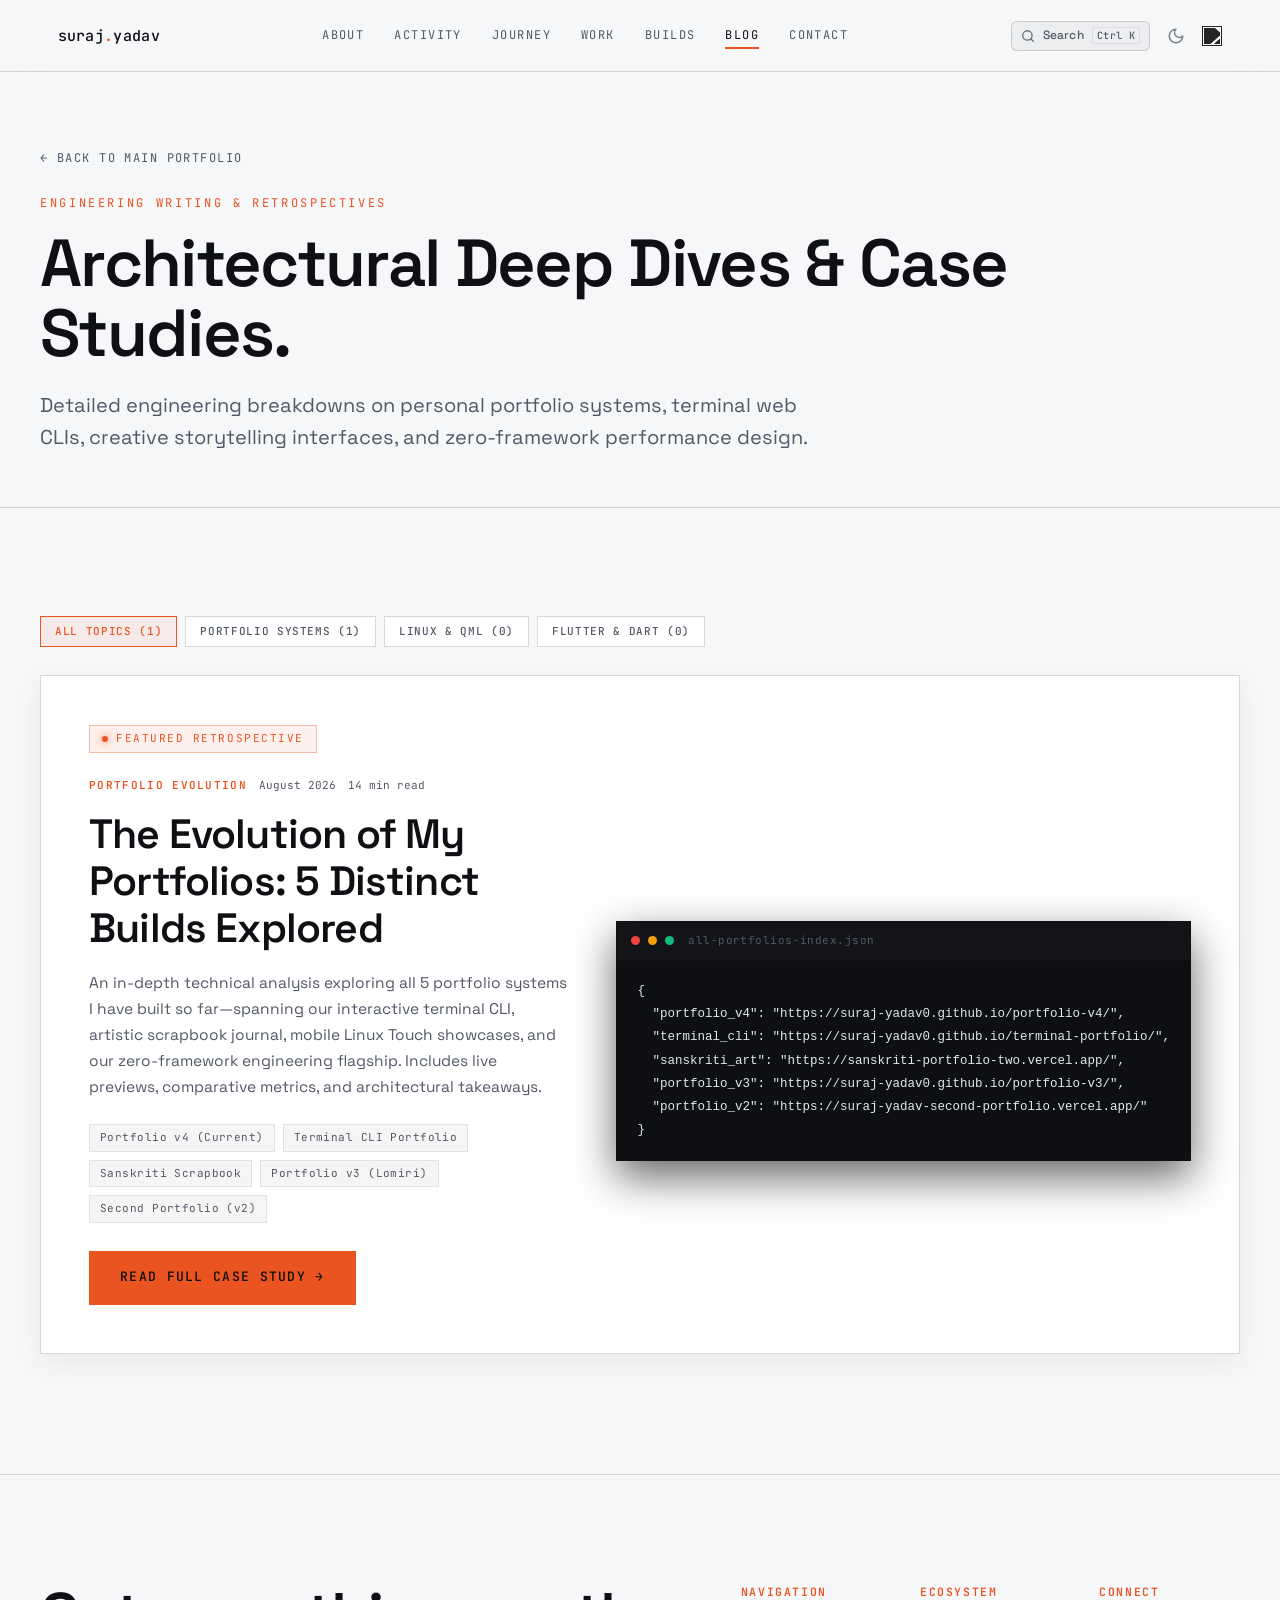
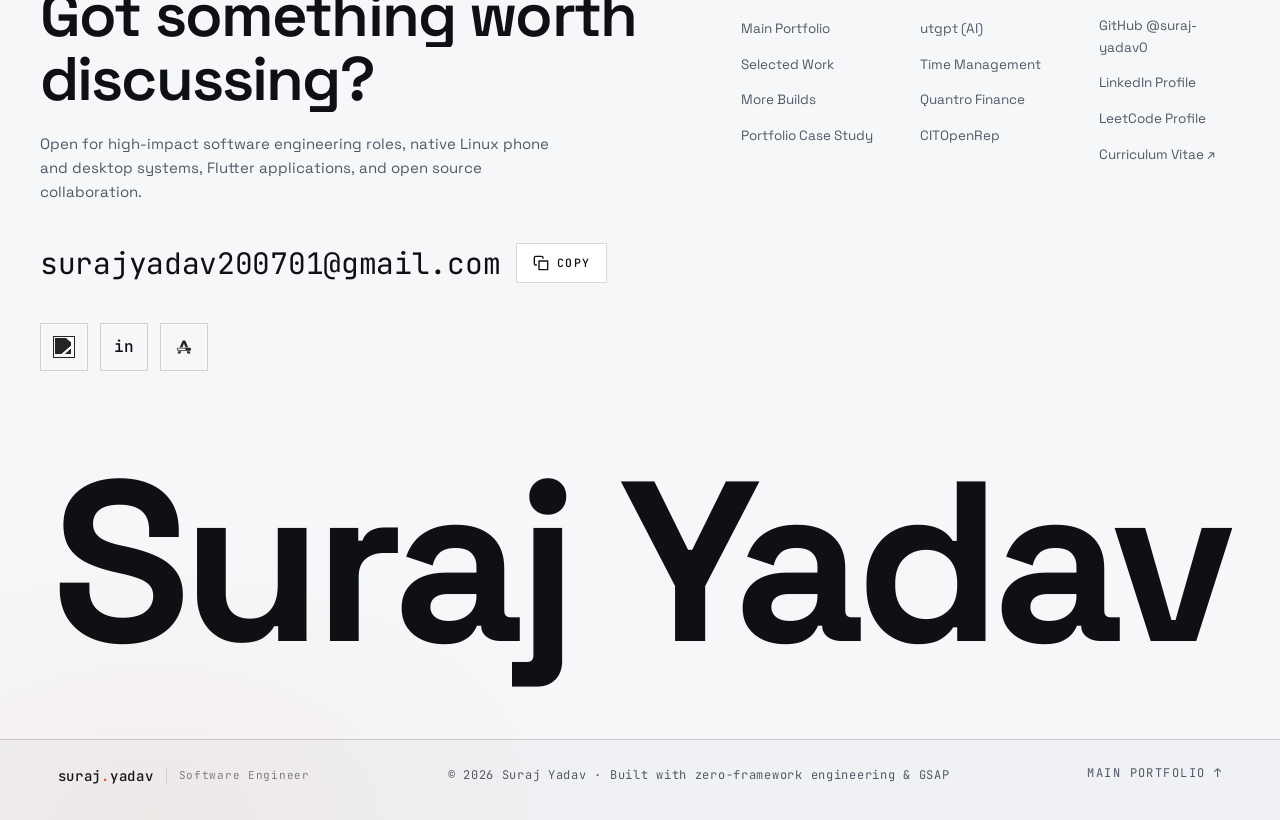
==== commit 6cb07527: "feat(blog): add reading progress, toc scrollspy, share utilities, and code blocks" ====
--- a/blog.html
+++ b/blog.html
@@ -89,6 +89,14 @@
     <!-- FEATURED ARTICLE SECTION -->
     <section class="blog-posts-section">
       <div class="shell">
+
+        <!-- TOPIC FILTER PILLS -->
+        <div class="blog-filter-bar" role="tablist" aria-label="Filter blog topics">
+          <button class="blog-filter-pill active" type="button" data-filter="all">All Topics (1)</button>
+          <button class="blog-filter-pill" type="button" data-filter="portfolios">Portfolio Systems (1)</button>
+          <button class="blog-filter-pill" type="button" data-filter="linux">Linux &amp; QML (0)</button>
+          <button class="blog-filter-pill" type="button" data-filter="flutter">Flutter &amp; Dart (0)</button>
+        </div>
 
         <!-- SINGLE COMPREHENSIVE SPOTLIGHT ARTICLE -->
         <article class="featured-post-card" data-category="portfolios">
@@ -222,11 +230,6 @@
     </footer>
   </main>
 
-  <div class="toast" id="toast" role="status" aria-live="polite" aria-hidden="true">
-    <span class="toast-icon">✓</span>
-    <span class="toast-msg">Copied to clipboard</span>
-  </div>
-
   <!-- COMMAND PALETTE MODAL -->
   <div class="cmd-backdrop" id="cmd-palette" role="dialog" aria-modal="true" aria-label="Command palette" hidden>
     <div class="cmd-modal">
--- a/css/style.css
+++ b/css/style.css
@@ -206,7 +206,53 @@
 }
 .nav-links a.active::after { transform: scaleX(1); }
 
-.nav-actions { display: flex; align-items: center; gap: 18px; }
+.nav-actions { display: flex; align-items: center; gap: 14px; }
+
+.cmd-trigger {
+  display: inline-flex;
+  align-items: center;
+  gap: 8px;
+  height: 30px;
+  padding: 0 9px;
+  border-radius: 6px;
+  background: rgba(255, 255, 255, 0.04);
+  border: 1px solid var(--line-strong);
+  color: var(--text-2);
+  font-family: var(--font-d);
+  font-size: 12px;
+  font-weight: 500;
+  cursor: pointer;
+  outline: none;
+  transition: background 0.2s ease, border-color 0.2s ease, color 0.2s ease;
+}
+[data-theme="light"] .cmd-trigger {
+  background: rgba(15, 17, 20, 0.04);
+}
+.cmd-trigger:hover {
+  color: var(--text);
+  border-color: var(--accent-line);
+  background: var(--accent-soft);
+}
+.cmd-trigger-icon {
+  flex-shrink: 0;
+  color: currentColor;
+  opacity: 0.85;
+}
+.cmd-trigger-text {
+  font-size: 12px;
+  letter-spacing: 0.02em;
+}
+.cmd-trigger-kbd {
+  font-family: var(--font-m);
+  font-size: 10px;
+  padding: 1px 4px;
+  border-radius: 3px;
+  background: var(--bg-3);
+  border: 1px solid var(--line);
+  color: var(--text-2);
+  line-height: 1.3;
+  letter-spacing: 0.04em;
+}
 .theme-toggle {
   display: grid; place-items: center;
   width: 24px; height: 24px;
@@ -586,6 +632,170 @@
   transform: translateY(-2px);
 }
 
+/* Flagship Technical Deep Dive Drawer */
+.project-actions .btn-inspect {
+  background: var(--bg-3);
+  color: var(--text);
+  border: 1px solid var(--line-strong);
+}
+.project-actions .btn-inspect:hover,
+.project-actions .btn-inspect.is-active {
+  border-color: var(--accent);
+  color: var(--accent);
+  background: var(--accent-soft);
+  transform: translateY(-2px);
+}
+.project-actions .btn-inspect svg {
+  color: currentColor;
+  transition: transform 0.2s ease;
+}
+.project-actions .btn-inspect.is-active svg {
+  transform: rotate(90deg);
+}
+
+.project-inspector {
+  grid-column: 1 / -1;
+  order: 10;
+  width: 100%;
+  margin-top: 24px;
+  padding-top: 22px;
+  border-top: 1px solid var(--line);
+  display: none;
+}
+.project-inspector.is-expanded {
+  display: block;
+  animation: inspector-fade 0.25s var(--ease-out);
+}
+@keyframes inspector-fade {
+  from { opacity: 0; transform: translateY(-6px); }
+  to { opacity: 1; transform: translateY(0); }
+}
+
+.inspector-header {
+  display: flex;
+  align-items: center;
+  justify-content: space-between;
+  gap: 16px;
+  margin-bottom: 16px;
+  flex-wrap: wrap;
+}
+.inspector-tabs {
+  display: flex;
+  gap: 6px;
+  background: var(--bg);
+  border: 1px solid var(--line-strong);
+  padding: 3px;
+}
+.inspector-tab-btn {
+  background: transparent;
+  border: none;
+  color: var(--text-2);
+  font-family: var(--font-m);
+  font-size: 11px;
+  font-weight: 500;
+  text-transform: uppercase;
+  letter-spacing: 0.08em;
+  padding: 6px 12px;
+  cursor: pointer;
+  transition: color 0.2s ease, background-color 0.2s ease;
+}
+.inspector-tab-btn:hover {
+  color: var(--text);
+}
+.inspector-tab-btn.is-active {
+  background: var(--bg-2);
+  color: var(--accent);
+  border: 1px solid var(--line);
+}
+[data-theme="light"] .inspector-tab-btn.is-active {
+  background: #FFFFFF;
+}
+
+.inspector-panel {
+  display: none;
+}
+.inspector-panel.is-active {
+  display: block;
+}
+
+.inspector-arch-grid {
+  display: grid;
+  grid-template-columns: repeat(auto-fit, minmax(260px, 1fr));
+  gap: 12px;
+}
+.arch-card {
+  background: var(--bg);
+  border: 1px solid var(--line);
+  padding: 16px;
+}
+.arch-card h4 {
+  font-family: var(--font-m);
+  font-size: 11px;
+  text-transform: uppercase;
+  letter-spacing: 0.1em;
+  color: var(--accent);
+  margin-bottom: 6px;
+}
+.arch-card p {
+  font-size: 13.5px;
+  color: var(--card-desc-color);
+  line-height: 1.55;
+}
+
+.inspector-code-box {
+  background: var(--bg);
+  border: 1px solid var(--line-strong);
+  overflow: hidden;
+}
+.code-box-header {
+  display: flex;
+  align-items: center;
+  justify-content: space-between;
+  padding: 8px 14px;
+  background: var(--bg-3);
+  border-bottom: 1px solid var(--line);
+  font-family: var(--font-m);
+  font-size: 11px;
+}
+.code-box-lang {
+  color: var(--text-2);
+  letter-spacing: 0.06em;
+  text-transform: uppercase;
+}
+.code-copy-btn {
+  display: inline-flex;
+  align-items: center;
+  gap: 6px;
+  background: transparent;
+  border: 1px solid var(--line);
+  color: var(--text-2);
+  padding: 3px 8px;
+  font-family: var(--font-m);
+  font-size: 10px;
+  cursor: pointer;
+  text-transform: uppercase;
+  letter-spacing: 0.06em;
+  transition: all 0.15s ease;
+}
+.code-copy-btn:hover {
+  color: var(--text);
+  border-color: var(--accent-line);
+}
+.inspector-code-box pre {
+  padding: 14px 16px;
+  overflow-x: auto;
+  margin: 0;
+  font-family: var(--font-m);
+  font-size: 12.5px;
+  line-height: 1.6;
+  color: #E2E4E8;
+}
+[data-theme="light"] .inspector-code-box pre {
+  color: #1E293B;
+  background: #F8FAFC;
+}
+
+
 /* ---------- Universal word scroll scrub illumination ---------- */
 
 .manifesto .shell { display: block; }
@@ -666,9 +876,102 @@
 }
 .sub-badge strong { color: var(--text); font-weight: 500; }
 .sub-badge img { opacity: 0.85; }
+.span12 { grid-column: span 12; }
 .span6 { grid-column: span 6; }
 .span4 { grid-column: span 4; }
 .span3 { grid-column: span 3; }
+
+/* Compact Engineering Focus Strip */
+.focus-strip-wrap {
+  margin-bottom: 20px;
+}
+.focus-strip {
+  display: flex;
+  align-items: center;
+  justify-content: space-between;
+  gap: 16px;
+  background: var(--bg-2);
+  border: 1px solid var(--line-strong);
+  padding: 10px 18px;
+  position: relative;
+  overflow: hidden;
+  transition: border-color 0.25s ease;
+}
+.focus-strip::before {
+  content: "";
+  position: absolute;
+  top: 0; left: 0; bottom: 0;
+  width: 3px;
+  background: var(--accent);
+}
+.focus-strip:hover {
+  border-color: var(--accent-line);
+}
+.focus-strip-main {
+  display: flex;
+  align-items: center;
+  gap: 10px;
+  flex: 1;
+  min-width: 0;
+}
+.focus-strip-title {
+  font-family: var(--font-m);
+  font-size: 12px;
+  font-weight: 600;
+  color: var(--text);
+  white-space: nowrap;
+  flex-shrink: 0;
+}
+.focus-strip-sep {
+  color: var(--line-strong);
+  font-family: var(--font-m);
+  font-size: 11px;
+  flex-shrink: 0;
+}
+.focus-strip-desc {
+  font-size: 12px;
+  color: var(--card-desc-color);
+  overflow: hidden;
+  text-overflow: ellipsis;
+  white-space: nowrap;
+  flex: 1;
+}
+.focus-strip-tags {
+  display: flex;
+  align-items: center;
+  gap: 6px;
+  flex-shrink: 0;
+}
+.focus-strip-tag {
+  font-family: var(--font-m);
+  font-size: 10.5px;
+  color: var(--text-2);
+  background: var(--chip-bg);
+  border: 1px solid var(--line);
+  padding: 2px 8px;
+  white-space: nowrap;
+}
+@media (max-width: 1024px) {
+  .focus-strip-desc {
+    display: none;
+  }
+  .focus-strip-sep {
+    display: none;
+  }
+}
+@media (max-width: 768px) {
+  .focus-strip {
+    flex-direction: column;
+    align-items: flex-start;
+    gap: 8px;
+    padding: 10px 14px;
+  }
+  .focus-strip-tags {
+    flex-wrap: wrap;
+  }
+}
+
+
 .cell-num { background: transparent; }
 .cell-mid { background: var(--bg-2); }
 .numeral {
@@ -1054,6 +1357,52 @@
   transform: scale(0.95);
 }
 
+/* More Builds Category Filter */
+.pan-filter-bar {
+  display: flex;
+  align-items: center;
+  gap: 8px;
+  margin-bottom: 18px;
+  flex-wrap: wrap;
+}
+.pan-filter-btn {
+  display: inline-flex;
+  align-items: center;
+  gap: 8px;
+  background: var(--bg-2);
+  border: 1px solid var(--line-strong);
+  color: var(--text-2);
+  font-family: var(--font-m);
+  font-size: 11px;
+  font-weight: 500;
+  text-transform: uppercase;
+  letter-spacing: 0.08em;
+  padding: 6px 12px;
+  cursor: pointer;
+  transition: all 0.2s ease;
+}
+.pan-filter-btn:hover {
+  border-color: var(--accent-line);
+  color: var(--text);
+}
+.pan-filter-btn.active {
+  background: var(--accent-soft);
+  border-color: var(--accent);
+  color: var(--accent);
+}
+.pan-filter-btn .filter-count {
+  font-size: 10px;
+  opacity: 0.8;
+  background: var(--bg-3);
+  padding: 1px 5px;
+  line-height: 1.2;
+}
+.pan-filter-btn.active .filter-count {
+  background: var(--accent);
+  color: #0B0C0E;
+  font-weight: 600;
+}
+
 .pan-track-wrap {
   overflow: hidden;
   width: 100%;
@@ -1101,12 +1450,18 @@
   will-change: transform;
   --mouse-x: 50%;
   --mouse-y: 50%;
-  transition: background-color 0.3s ease, border-color 0.3s ease, transform 0.3s var(--ease-out);
+  transition: opacity 0.35s ease, filter 0.35s ease, background-color 0.3s ease, border-color 0.3s ease, transform 0.3s var(--ease-out);
 }
 .pan-card:hover {
   border-color: var(--accent);
   transform: translateY(-4px);
 }
+.pan-card.is-dimmed {
+  opacity: 0.16;
+  filter: grayscale(100%);
+  pointer-events: none;
+}
+
 .pan-card figure { overflow: hidden; aspect-ratio: 720 / 520; border-bottom: 1px solid var(--line-strong); background: var(--card-media-bg); }
 .pan-card figure img {
   width: 100%; height: 100%; object-fit: cover;
@@ -1597,12 +1952,102 @@
   font-family: var(--font-m); font-size: 11px; text-transform: uppercase;
   letter-spacing: 0.14em; color: var(--accent); margin-bottom: 14px;
 }
+.toc-title-row {
+  display: flex; align-items: center; justify-content: space-between;
+  margin-bottom: 14px;
+}
+.toc-title-row .toc-title { margin-bottom: 0; }
+.toc-progress-pill {
+  font-family: var(--font-m); font-size: 9.5px; letter-spacing: 0.1em;
+  color: var(--accent); background: var(--accent-soft); border: 1px solid var(--accent-line);
+  padding: 2px 6px; font-weight: 600;
+}
 .toc-nav { display: flex; flex-direction: column; gap: 10px; }
 .toc-nav a {
   font-family: var(--font-m); font-size: 11.5px; color: var(--text-2);
-  line-height: 1.4; transition: color 0.2s ease, transform 0.2s ease;
+  line-height: 1.4; transition: color 0.2s ease, transform 0.2s ease, border-color 0.2s ease;
 }
 .toc-nav a:hover { color: var(--accent); transform: translateX(3px); }
+.toc-nav a.active {
+  color: var(--accent); font-weight: 600; transform: translateX(4px);
+  border-left: 2px solid var(--accent); padding-left: 6px;
+}
+
+/* Article action bar */
+.article-actions-bar {
+  display: flex; align-items: center; justify-content: space-between;
+  gap: 16px; margin-top: 24px; padding-top: 18px;
+  border-top: 1px solid var(--line); flex-wrap: wrap;
+}
+.article-metrics-badge {
+  display: flex; align-items: center; gap: 8px;
+  font-family: var(--font-m); font-size: 11px; color: var(--text-2);
+}
+.article-metrics-badge .metric-item { display: inline-flex; align-items: center; gap: 6px; }
+.article-metrics-badge .metric-divider { opacity: 0.4; }
+.article-share-group { display: flex; align-items: center; gap: 8px; }
+.article-share-btn {
+  display: inline-flex; align-items: center; gap: 6px;
+  background: var(--bg-2); border: 1px solid var(--line-strong);
+  color: var(--text-2); font-family: var(--font-m); font-size: 11px;
+  font-weight: 500; letter-spacing: 0.04em; padding: 5px 12px;
+  cursor: pointer; transition: all 0.2s ease;
+}
+.article-share-btn:hover {
+  border-color: var(--accent-line); color: var(--text); background: var(--accent-soft);
+}
+.article-share-btn svg { color: currentColor; }
+
+/* Article code blocks */
+.article-code-block {
+  background: var(--bg-2); border: 1px solid var(--line-strong);
+  margin-block: 24px 28px; overflow: hidden;
+  box-shadow: 0 8px 24px rgba(0, 0, 0, 0.2);
+}
+.code-block-bar {
+  display: flex; align-items: center; justify-content: space-between;
+  padding: 9px 16px; background: var(--bg-3); border-bottom: 1px solid var(--line);
+  font-family: var(--font-m); font-size: 11px;
+}
+.code-file-meta { display: flex; align-items: center; gap: 8px; }
+.code-file-dot { width: 7px; height: 7px; border-radius: 50%; background: var(--accent); }
+.code-file-title { color: var(--text); letter-spacing: 0.04em; font-weight: 500; }
+.code-block-actions { display: flex; align-items: center; gap: 8px; }
+.code-badge {
+  font-size: 10px; letter-spacing: 0.08em; color: var(--text-2);
+  text-transform: uppercase; background: var(--bg); border: 1px solid var(--line);
+  padding: 2px 7px;
+}
+.code-copy-trigger {
+  background: transparent; border: 1px solid var(--line-strong);
+  color: var(--text-2); font-family: var(--font-m); font-size: 10.5px;
+  padding: 3px 8px; cursor: pointer; text-transform: uppercase;
+  letter-spacing: 0.06em; transition: all 0.15s ease;
+}
+.code-copy-trigger:hover { color: var(--text); border-color: var(--accent-line); }
+.code-content {
+  padding: 16px 18px; overflow-x: auto; margin: 0;
+  font-family: var(--font-m); font-size: 12.5px; line-height: 1.65;
+  color: #E2E4E8; background: var(--bg);
+}
+[data-theme="light"] .code-content { color: #1E293B; background: #F8FAFC; }
+
+/* Blog filter pills */
+.blog-filter-bar {
+  display: flex; align-items: center; gap: 8px;
+  margin-bottom: 28px; flex-wrap: wrap;
+}
+.blog-filter-pill {
+  background: var(--bg-2); border: 1px solid var(--line-strong);
+  color: var(--text-2); font-family: var(--font-m); font-size: 11px;
+  font-weight: 500; letter-spacing: 0.06em; text-transform: uppercase;
+  padding: 6px 14px; cursor: pointer; transition: all 0.2s ease;
+}
+.blog-filter-pill:hover { border-color: var(--accent-line); color: var(--text); }
+.blog-filter-pill.active {
+  background: var(--accent-soft); border-color: var(--accent); color: var(--accent);
+}
+
 
 /* Article content typography */
 .article-content { max-width: 720px; }
@@ -1866,6 +2311,16 @@
     min-width: 0 !important;
     flex-shrink: 0 !important;
   }
+  .cmd-trigger {
+    width: 28px !important;
+    height: 28px !important;
+    padding: 0 !important;
+    justify-content: center !important;
+  }
+  .cmd-trigger-text,
+  .cmd-trigger-kbd {
+    display: none !important;
+  }
   .nav-links {
     grid-column: 1 / -1 !important;
     grid-row: 2 !important;
@@ -2164,16 +2619,6 @@
   .footer-big-name-wrap { padding-inline: 2px; }
 }
 
-/* ---------- Reduced motion ---------- */
-
-@media (prefers-reduced-motion: reduce) {
-  html { scroll-behavior: auto; }
-  .marquee-track.marquee-ready { animation: none; }
-  *, *::before, *::after { transition-duration: 0.01ms !important; animation-duration: 0.01ms !important; }
-  .loader-bar span { animation: none; transform: scaleX(1); }
-}
-
-
 /* Command palette dialog */
 
 body.cmd-open {
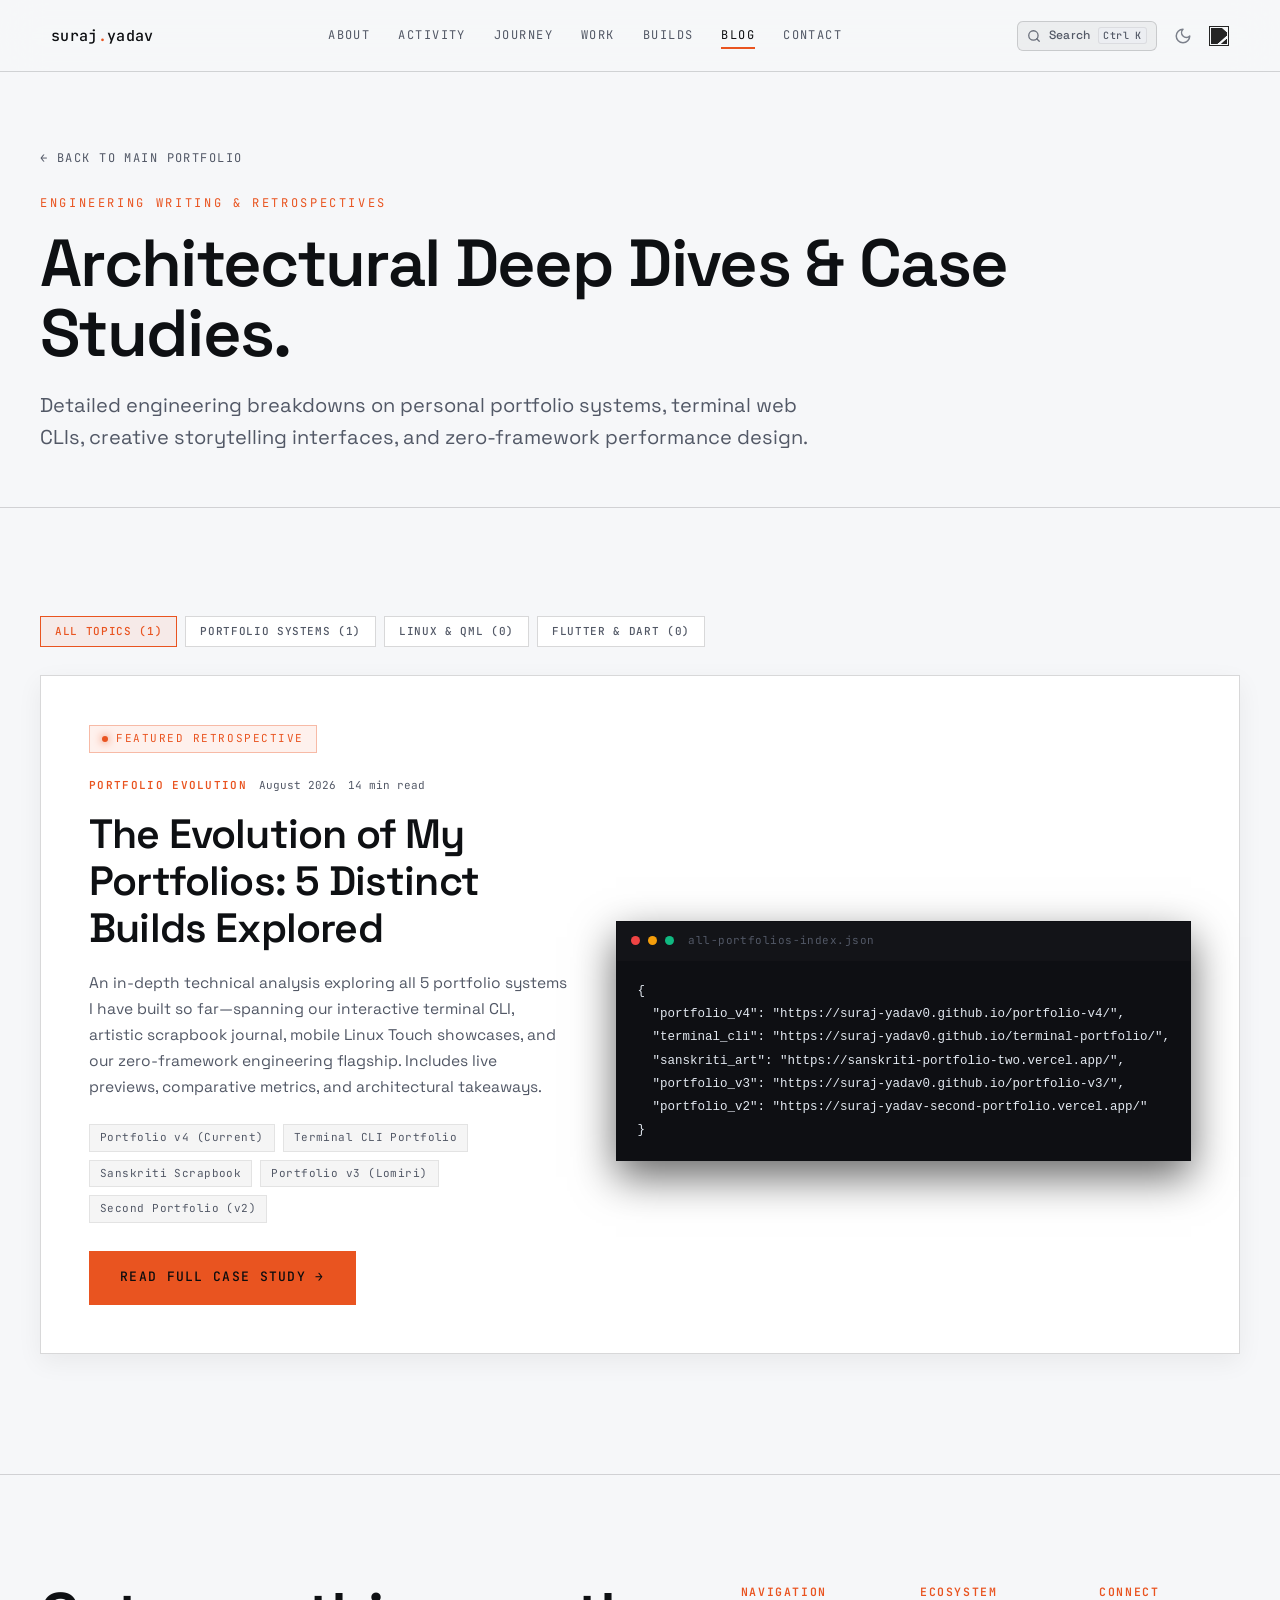
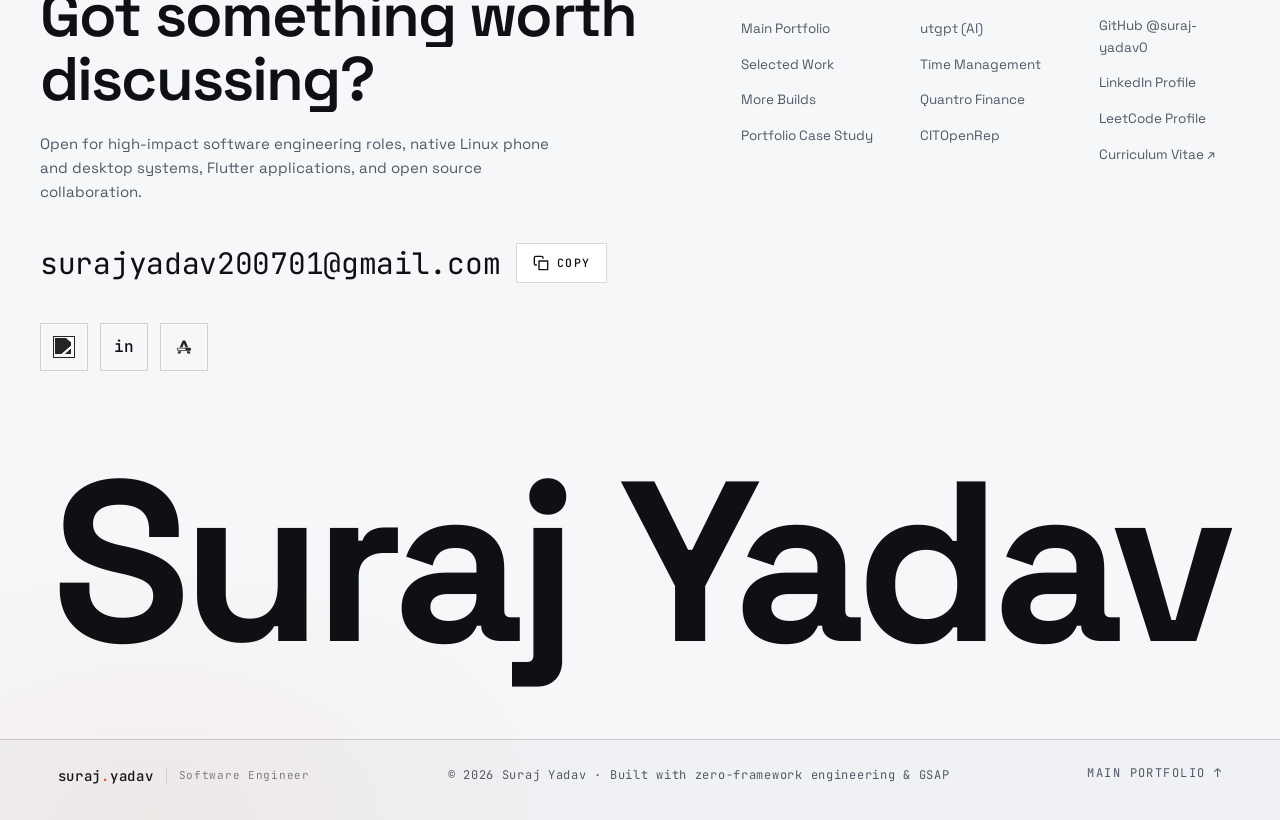
==== commit 713f96b7: "Point canonicals at the live site and add social metadata Canonical, OG, Twitter and JSON-LD URLs re" ====
--- a/blog.html
+++ b/blog.html
@@ -5,15 +5,50 @@
   <meta name="viewport" content="width=device-width, initial-scale=1.0">
   <title>Engineering Blog · Suraj Yadav | Software Engineer</title>
   <meta name="description" content="Technical writing, case studies, and portfolio retrospectives by Suraj Yadav.">
-  <link rel="canonical" href="https://suraj-yadav0.github.io/blog.html">
+  <link rel="canonical" href="https://suraj-yadav0.github.io/portfolio-v4/blog.html">
 
   <!-- Open Graph -->
   <meta property="og:type" content="website">
-  <meta property="og:url" content="https://suraj-yadav0.github.io/blog.html">
+  <meta property="og:url" content="https://suraj-yadav0.github.io/portfolio-v4/blog.html">
   <meta property="og:site_name" content="Suraj Yadav · Engineering Blog">
   <meta property="og:title" content="Engineering Blog · Suraj Yadav">
   <meta property="og:description" content="Technical breakdowns on personal portfolio systems, Linux desktop tooling, and on-device software.">
-  <meta property="og:image" content="https://avatars.githubusercontent.com/u/90672206?v=4&s=512">
+  <meta property="og:image" content="https://suraj-yadav0.github.io/portfolio-v4/assets/og-image.png">
+  <meta property="og:image:width" content="1200">
+  <meta property="og:image:height" content="630">
+  <meta property="og:image:alt" content="Suraj Yadav, Software Engineer — Engineering Blog">
+
+  <!-- Twitter Card -->
+  <meta name="twitter:card" content="summary_large_image">
+  <meta name="twitter:url" content="https://suraj-yadav0.github.io/portfolio-v4/blog.html">
+  <meta name="twitter:title" content="Engineering Blog · Suraj Yadav">
+  <meta name="twitter:description" content="Technical breakdowns on personal portfolio systems, Linux desktop tooling, and on-device software.">
+  <meta name="twitter:image" content="https://suraj-yadav0.github.io/portfolio-v4/assets/og-image.png">
+
+  <script type="application/ld+json">
+  {
+    "@context": "https://schema.org",
+    "@type": "Blog",
+    "name": "Suraj Yadav · Engineering Blog",
+    "url": "https://suraj-yadav0.github.io/portfolio-v4/blog.html",
+    "description": "Technical writing, case studies, and portfolio retrospectives by Suraj Yadav.",
+    "author": {
+      "@type": "Person",
+      "name": "Suraj Yadav",
+      "url": "https://suraj-yadav0.github.io/portfolio-v4/"
+    },
+    "blogPost": [
+      {
+        "@type": "BlogPosting",
+        "headline": "The Evolution of My Portfolios: 5 Distinct Builds Explored",
+        "url": "https://suraj-yadav0.github.io/portfolio-v4/blog/evolution-of-my-portfolios.html",
+        "datePublished": "2026-08-29",
+        "dateModified": "2026-09-03",
+        "author": { "@type": "Person", "name": "Suraj Yadav" }
+      }
+    ]
+  }
+  </script>
 
   <!-- Favicon & PWA Manifest -->
   <link rel="icon" href="data:image/svg+xml,%3Csvg xmlns='http://www.w3.org/2000/svg' viewBox='0 0 64 64'%3E%3Crect width='64' height='64' rx='14' fill='%23E95420'/%3E%3Ctext x='32' y='43' font-family='ui-monospace,monospace' font-size='27' font-weight='700' text-anchor='middle' fill='%230B0C0E'%3ESY%3C/text%3E%3C/svg%3E">
--- a/css/style.css
+++ b/css/style.css
@@ -69,7 +69,7 @@
 
 *, *::before, *::after { box-sizing: border-box; margin: 0; padding: 0; }
 
-html { scroll-behavior: smooth; }
+html { scroll-behavior: auto; }
 
 body {
   background: var(--bg);
@@ -174,14 +174,13 @@
   width: 100%;
   max-width: 100vw;
   height: var(--nav-h);
-  display: flex; align-items: center; justify-content: space-between; gap: 24px;
-  padding-inline: clamp(16px, 4.5vw, 64px);
+  display: flex; align-items: center; justify-content: space-between; gap: clamp(14px, 2vw, 24px);
+  padding-inline: clamp(16px, 4vw, 56px);
   background: var(--nav-bg);
   -webkit-backdrop-filter: blur(20px) saturate(140%);
   backdrop-filter: blur(20px) saturate(140%);
   border-bottom: 1px solid var(--line-strong);
   box-sizing: border-box;
-  overflow: hidden;
   transition: transform 0.3s ease, background 0.3s ease, border-color 0.3s ease;
 }
 .nav-logo {
@@ -190,13 +189,14 @@
   flex-shrink: 0;
 }
 .nav-logo span { color: var(--accent); }
-.nav-links { display: flex; align-items: center; gap: clamp(16px, 2.4vw, 30px); }
+.nav-links { display: flex; align-items: center; gap: clamp(14px, 2.2vw, 28px); min-width: 0; }
 .nav-links a {
   position: relative;
   font-family: var(--font-m); font-size: 12px; text-transform: uppercase;
   letter-spacing: 0.12em; color: var(--text-2);
   transition: color 0.25s ease;
   padding-block: 4px;
+  white-space: nowrap;
 }
 .nav-links a:hover, .nav-links a.active { color: var(--text); }
 .nav-links a::after {
@@ -206,7 +206,7 @@
 }
 .nav-links a.active::after { transform: scaleX(1); }
 
-.nav-actions { display: flex; align-items: center; gap: 14px; }
+.nav-actions { display: flex; align-items: center; gap: 14px; flex-shrink: 0; }
 
 .cmd-trigger {
   display: inline-flex;
@@ -2232,6 +2232,49 @@
   .article-layout { grid-template-columns: 220px 1fr; gap: 36px; }
 }
 
+@media (max-width: 1180px) {
+  .nav {
+    padding-inline: clamp(16px, 2.5vw, 32px);
+    gap: 16px;
+  }
+  .nav-links {
+    gap: clamp(10px, 1.5vw, 20px);
+  }
+  .nav-links a {
+    font-size: 11px;
+    letter-spacing: 0.08em;
+  }
+  .cmd-trigger-kbd {
+    display: none;
+  }
+}
+
+@media (max-width: 990px) {
+  .nav {
+    padding-inline: 16px;
+    gap: 12px;
+  }
+  .nav-links {
+    gap: clamp(8px, 1.2vw, 14px);
+  }
+  .nav-links a {
+    font-size: 10.5px;
+    letter-spacing: 0.06em;
+  }
+  .cmd-trigger-text {
+    display: none;
+  }
+  .cmd-trigger {
+    width: 30px;
+    height: 30px;
+    padding: 0;
+    justify-content: center;
+  }
+  .nav-actions {
+    gap: 10px;
+  }
+}
+
 @media (max-width: 900px) {
   .span6, .span4, .span3 { grid-column: span 6; }
   .cell-img { grid-column: span 12; }
@@ -2251,8 +2294,8 @@
   .article-pager { grid-template-columns: 1fr; }
 }
 
-@media (max-width: 768px) {
-  :root { --nav-h: 56px; }
+@media (max-width: 820px) {
+  :root { --nav-h: 84px; }
   
   /* Strict container constraints */
   html, body, main, section, footer, .hero, .morebuilds {
@@ -2262,7 +2305,7 @@
     box-sizing: border-box !important;
   }
 
-  section[id], footer[id] { scroll-margin-top: 80px; }
+  section[id], footer[id] { scroll-margin-top: 96px; }
   section { padding-block: clamp(56px, 9vh, 88px) 0; }
   .section-head { margin-bottom: 36px; gap: 12px; }
   .section-head h2 {
@@ -2414,40 +2457,129 @@
   .project-title { font-size: clamp(1.4rem, 6vw, 1.9rem); margin-bottom: 8px; }
   .project-tagline { font-size: 13.5px; margin-bottom: 8px; }
   .project-desc { font-size: 13px; line-height: 1.55; margin-bottom: 16px; }
-  .project-actions { gap: 10px; }
-  .project-actions .btn { font-size: 10.5px; height: 36px; padding: 0 12px; }
-
-  /* Horizontal Pan Section */
-  .pan-head { margin-bottom: 24px; }
-  .pan-track-wrap {
-    width: 100vw !important;
-    max-width: 100vw !important;
-    overflow-x: auto !important;
-    -webkit-overflow-scrolling: touch !important;
-    scroll-snap-type: x mandatory !important;
-    padding-bottom: 12px;
+  .chip-row { gap: 6px; margin-bottom: 18px; }
+  .chip-row li { font-size: 9.5px; padding: 4px 8px; letter-spacing: 0.08em; }
+
+  .project-actions {
+    display: grid;
+    grid-template-columns: 1fr 1fr;
+    gap: 8px;
+    width: 100%;
+  }
+  .project-actions .btn {
+    font-size: 11px;
+    height: 38px;
+    padding: 0 10px;
+    justify-content: center;
+    width: 100%;
+  }
+  .project-actions .btn-inspect {
+    grid-column: 1 / -1;
+  }
+
+  /* Deep Dive Inspector on Mobile */
+  .inspector-header { margin-bottom: 12px; }
+  .inspector-tabs {
+    width: 100%;
+    display: flex;
+    gap: 4px;
+  }
+  .inspector-tab-btn {
+    flex: 1;
+    text-align: center;
+    font-size: 10px;
+    padding: 6px 4px;
+    white-space: nowrap;
+  }
+  .inspector-arch-grid {
+    grid-template-columns: 1fr;
+    gap: 10px;
+  }
+  .arch-card {
+    padding: 12px 10px;
+  }
+  .arch-card h4 {
+    font-size: 10.5px;
+  }
+  .arch-card p {
+    font-size: 12.5px;
+    line-height: 1.5;
+  }
+  .inspector-code-box pre {
+    padding: 12px 10px;
+    font-size: 11px;
+    line-height: 1.55;
+  }
+  .code-box-header {
+    padding: 7px 10px;
+  }
+  .code-box-lang {
+    font-size: 9.5px;
+  }
+  .code-copy-btn {
+    font-size: 9px;
+    padding: 2px 6px;
+  }
+
+  /* More Builds Section & Filter Bar */
+  .pan-head { margin-bottom: 16px; }
+  .pan-filter-bar {
+    flex-wrap: nowrap;
+    overflow-x: auto;
+    -webkit-overflow-scrolling: touch;
+    scrollbar-width: none;
+    padding-bottom: 6px;
     margin-inline: -16px;
     padding-inline: 16px;
+    gap: 6px;
+  }
+  .pan-filter-bar::-webkit-scrollbar { display: none; }
+  .pan-filter-btn {
+    flex-shrink: 0;
+    white-space: nowrap;
+    font-size: 10px;
+    padding: 5px 10px;
+  }
+  .pan-track-wrap {
+    width: 100% !important;
+    max-width: 100% !important;
+    overflow-x: hidden !important;
+    padding-bottom: 12px;
     box-sizing: border-box;
   }
   .pan-track {
     display: flex !important;
     gap: 14px !important;
     width: max-content !important;
-    padding-inline: 16px !important;
-    padding-right: 32px !important;
     box-sizing: border-box;
   }
   .pan-card {
-    width: 78vw !important;
-    max-width: 300px !important;
+    width: clamp(250px, 76vw, 300px) !important;
     flex-shrink: 0 !important;
-    scroll-snap-align: start !important;
     box-sizing: border-box;
   }
-  .pan-meta { padding: 14px; }
-  .pan-meta h3 { font-size: 1.1rem; }
-  .pan-meta p { font-size: 12.5px; line-height: 1.5; }
+  .pan-meta { padding: 12px 10px; }
+  .pan-meta h3 { font-size: 1.05rem; }
+  .pan-meta p { font-size: 12px; line-height: 1.5; }
+
+  /* Blog Archive Topic Filter Bar */
+  .blog-filter-bar {
+    flex-wrap: nowrap;
+    overflow-x: auto;
+    -webkit-overflow-scrolling: touch;
+    scrollbar-width: none;
+    padding-bottom: 6px;
+    margin-inline: -16px;
+    padding-inline: 16px;
+    gap: 6px;
+  }
+  .blog-filter-bar::-webkit-scrollbar { display: none; }
+  .blog-filter-pill {
+    flex-shrink: 0;
+    white-space: nowrap;
+    font-size: 10px;
+    padding: 5px 10px;
+  }
 
   /* Featured Writing / Blog Section */
   .featured-post-card { padding: 18px 14px; margin-bottom: 28px; width: 100%; }
@@ -2602,7 +2734,7 @@
 
 @media (max-width: 480px) {
   .shell, .shell-wide { max-width: calc(100vw - 24px) !important; }
-  .hero-inner { padding-top: calc(var(--nav-h) + 40px); }
+  .hero-inner { padding-top: calc(var(--nav-h) + 24px); }
   .hero-name { font-size: clamp(1.9rem, 11vw, 3rem); }
   .hero-tagline { font-size: clamp(1.15rem, 6vw, 1.7rem); }
   .trophy-grid { grid-template-columns: repeat(2, 1fr); }
@@ -2617,6 +2749,66 @@
   .footer-col-title { font-size: 9.5px; }
   .footer-nav-col a { font-size: 10.5px; }
   .footer-big-name-wrap { padding-inline: 2px; }
+
+  /* Article and code blocks on mobile */
+  .article-actions-bar {
+    flex-direction: column;
+    align-items: flex-start;
+    gap: 12px;
+  }
+  .article-share-group {
+    width: 100%;
+    display: flex;
+    gap: 8px;
+  }
+  .article-share-btn {
+    flex: 1;
+    justify-content: center;
+    font-size: 10px;
+    padding: 7px 8px;
+  }
+  .code-block-bar {
+    padding: 7px 10px;
+    gap: 8px;
+  }
+  .code-file-title {
+    font-size: 10px;
+    max-width: 140px;
+    white-space: nowrap;
+    overflow: hidden;
+    text-overflow: ellipsis;
+  }
+  .code-content {
+    padding: 12px 10px;
+    font-size: 11px;
+    line-height: 1.55;
+  }
+
+  /* Sprint Focus Strip */
+  .focus-strip {
+    padding: 10px 12px;
+    gap: 6px;
+  }
+  .focus-strip-title {
+    font-size: 11.5px;
+  }
+  .focus-strip-tag {
+    font-size: 9px;
+    padding: 1px 5px;
+  }
+}
+
+@media (max-width: 360px) {
+  .nav { padding-inline: 10px !important; gap: 4px 8px !important; }
+  .nav-logo { font-size: 13.5px !important; }
+  .nav-actions { gap: 8px !important; }
+  .hero-name { font-size: clamp(1.6rem, 9.5vw, 2.2rem); }
+  .hero-tagline { font-size: 1.1rem; }
+  .footer-nav-grid { grid-template-columns: 1fr; gap: 14px; }
+  .email-row { flex-direction: column; align-items: stretch; gap: 8px; }
+  .copy-email-btn { width: 100%; }
+  .email-link { text-align: center; font-size: 12px; }
+  .pan-card { width: 85vw !important; }
 }
 
 /* Command palette dialog */
@@ -2911,8 +3103,10 @@
 @media (max-width: 768px) {
   .cmd-backdrop {
     padding: 16px 12px;
+    align-items: flex-start;
   }
   .cmd-modal {
+    width: 100%;
     max-height: calc(100dvh - 32px);
     border-radius: 10px;
   }
@@ -2927,6 +3121,46 @@
   }
   .cmd-foot-hints .cmd-hint-item:first-child {
     display: none;
+  }
+}
+
+@media (max-width: 480px) {
+  .cmd-backdrop {
+    padding: 8px 6px;
+  }
+  .cmd-modal {
+    max-height: calc(100dvh - 16px);
+    border-radius: 8px;
+  }
+  .cmd-search-wrap {
+    padding: 10px 12px;
+    gap: 8px;
+  }
+  .cmd-item {
+    padding: 7px 8px;
+    gap: 8px;
+  }
+  .cmd-item-icon {
+    width: 24px;
+    height: 24px;
+  }
+  .cmd-item-title {
+    font-size: 13px;
+  }
+  .cmd-item-desc {
+    max-width: 120px;
+    font-size: 10.5px;
+  }
+  .cmd-item-tag {
+    font-size: 9px;
+    padding: 1px 5px;
+  }
+  .cmd-foot-hints {
+    display: none;
+  }
+  .cmd-foot {
+    padding: 6px 10px;
+    font-size: 10px;
   }
 }
 
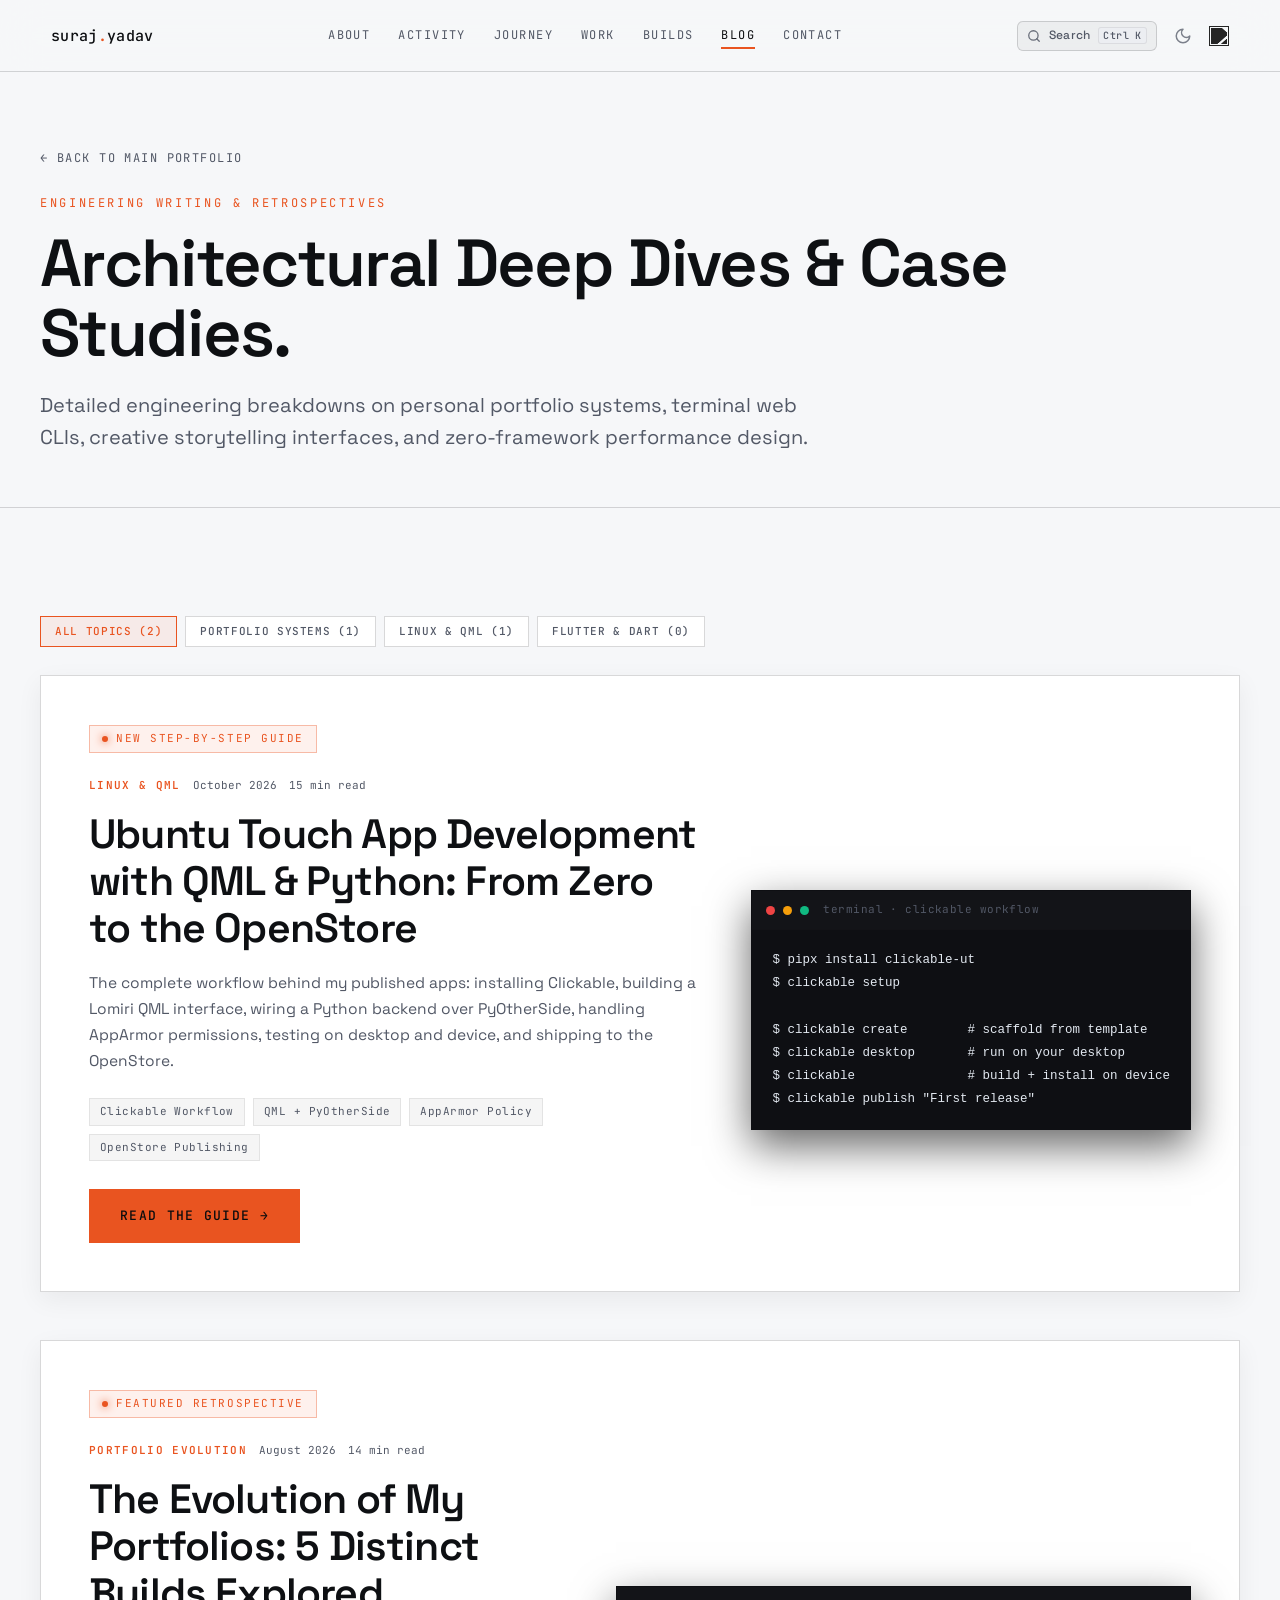
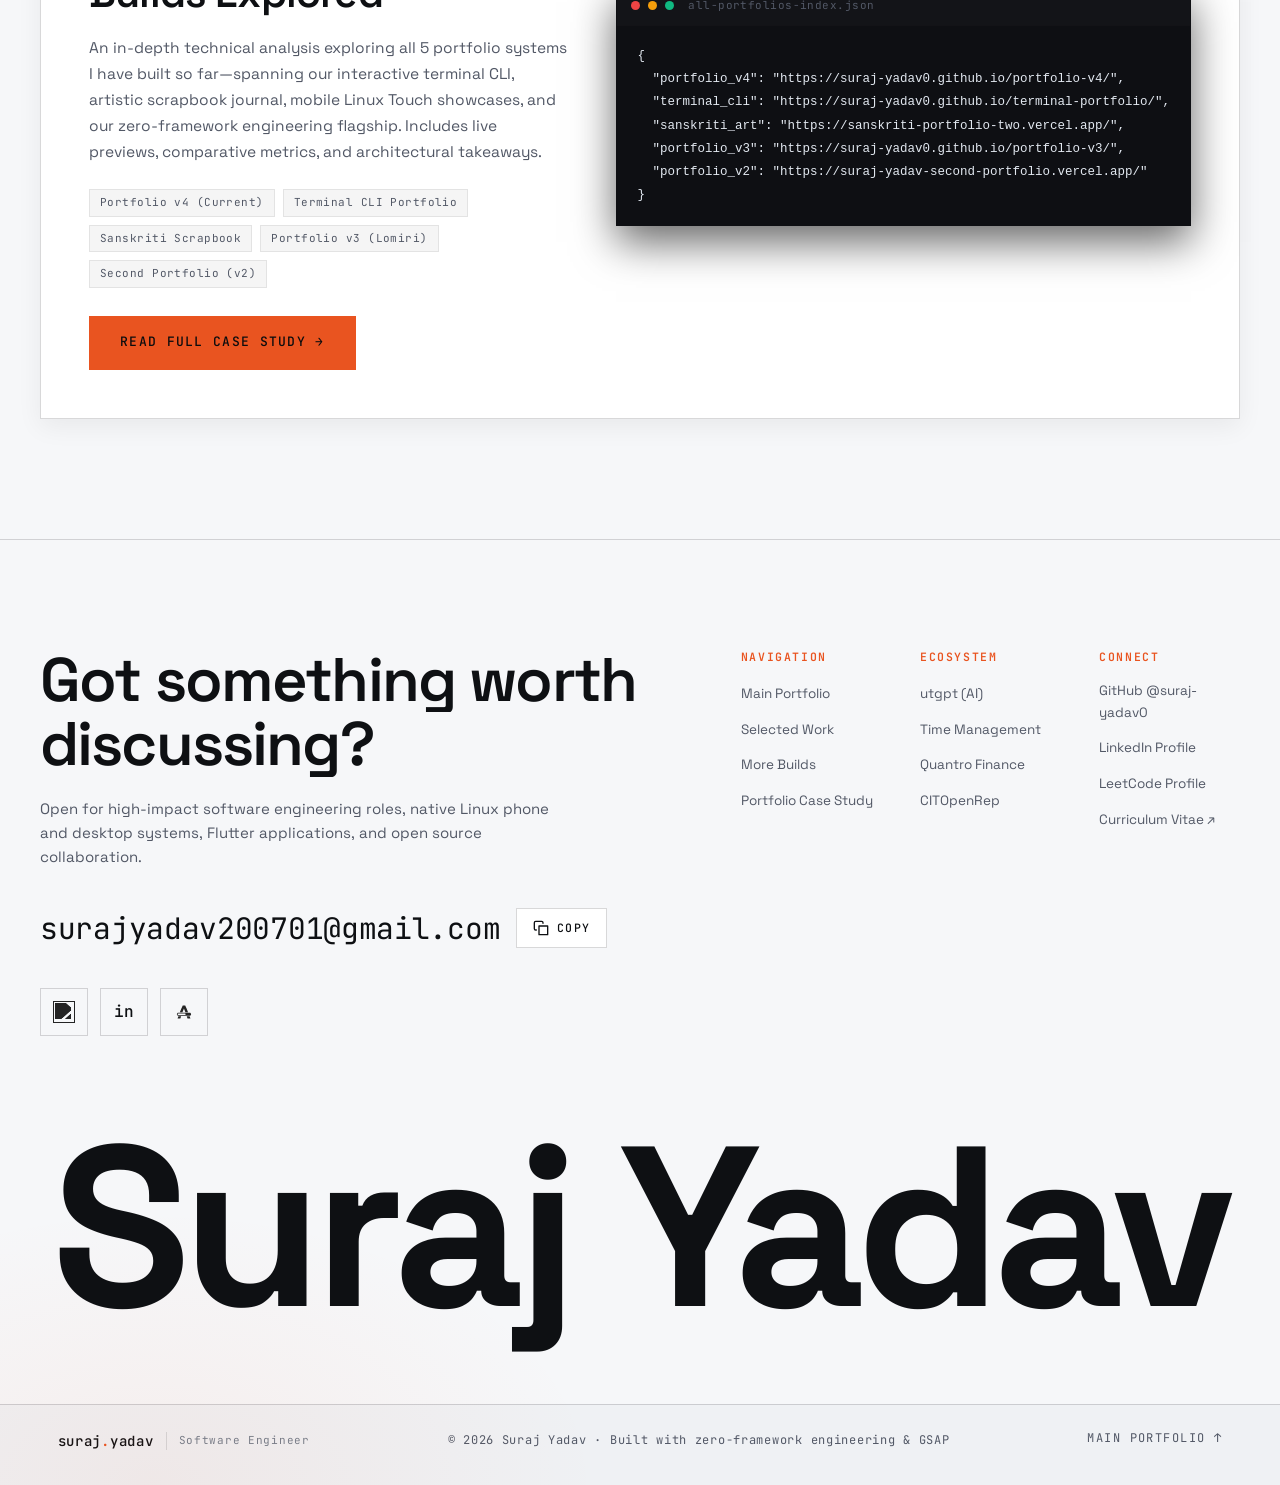
==== commit 7ef53863: "Add Ubuntu Touch app development guide New blog post covering Clickable, QML, PyOtherSide, AppArmor " ====
--- a/blog.html
+++ b/blog.html
@@ -38,6 +38,14 @@
       "url": "https://suraj-yadav0.github.io/portfolio-v4/"
     },
     "blogPost": [
+      {
+        "@type": "BlogPosting",
+        "headline": "Ubuntu Touch App Development with QML and Python: From Zero to the OpenStore",
+        "url": "https://suraj-yadav0.github.io/portfolio-v4/blog/ubuntu-touch-app-development.html",
+        "datePublished": "2026-10-18",
+        "dateModified": "2026-10-18",
+        "author": { "@type": "Person", "name": "Suraj Yadav" }
+      },
       {
         "@type": "BlogPosting",
         "headline": "The Evolution of My Portfolios: 5 Distinct Builds Explored",
@@ -127,11 +135,58 @@
 
         <!-- TOPIC FILTER PILLS -->
         <div class="blog-filter-bar" role="tablist" aria-label="Filter blog topics">
-          <button class="blog-filter-pill active" type="button" data-filter="all">All Topics (1)</button>
+          <button class="blog-filter-pill active" type="button" data-filter="all">All Topics (2)</button>
           <button class="blog-filter-pill" type="button" data-filter="portfolios">Portfolio Systems (1)</button>
-          <button class="blog-filter-pill" type="button" data-filter="linux">Linux &amp; QML (0)</button>
+          <button class="blog-filter-pill" type="button" data-filter="linux">Linux &amp; QML (1)</button>
           <button class="blog-filter-pill" type="button" data-filter="flutter">Flutter &amp; Dart (0)</button>
         </div>
+
+        <!-- NEWEST ARTICLE -->
+        <article class="featured-post-card" data-category="linux">
+          <div class="featured-post-badge">
+            <span class="pulse-dot"></span> NEW STEP-BY-STEP GUIDE
+          </div>
+          <div class="featured-post-grid">
+            <div class="featured-post-body">
+              <div class="post-meta-row">
+                <span class="post-tag">Linux &amp; QML</span>
+                <span class="post-date">October 2026</span>
+                <span class="post-readtime">15 min read</span>
+              </div>
+              <h2 class="featured-post-title">
+                <a href="blog/ubuntu-touch-app-development.html">Ubuntu Touch App Development with QML &amp; Python: From Zero to the OpenStore</a>
+              </h2>
+              <p class="featured-post-desc">The complete workflow behind my published apps: installing Clickable, building a Lomiri QML interface, wiring a Python backend over PyOtherSide, handling AppArmor permissions, testing on desktop and device, and shipping to the OpenStore.</p>
+
+              <div class="featured-post-takeaways">
+                <span class="takeaway-pill">Clickable Workflow</span>
+                <span class="takeaway-pill">QML + PyOtherSide</span>
+                <span class="takeaway-pill">AppArmor Policy</span>
+                <span class="takeaway-pill">OpenStore Publishing</span>
+              </div>
+
+              <div class="featured-post-action">
+                <a class="btn btn-solid magnetic" href="blog/ubuntu-touch-app-development.html">Read the Guide →</a>
+              </div>
+            </div>
+
+            <div class="featured-post-preview">
+              <div class="code-preview-box">
+                <div class="code-preview-head">
+                  <span class="dot red"></span><span class="dot yellow"></span><span class="dot green"></span>
+                  <span class="code-title">terminal · clickable workflow</span>
+                </div>
+                <pre class="code-block"><code>$ pipx install clickable-ut
+$ clickable setup
+
+$ clickable create        # scaffold from template
+$ clickable desktop       # run on your desktop
+$ clickable               # build + install on device
+$ clickable publish "First release"</code></pre>
+              </div>
+            </div>
+          </div>
+        </article>
 
         <!-- SINGLE COMPREHENSIVE SPOTLIGHT ARTICLE -->
         <article class="featured-post-card" data-category="portfolios">
